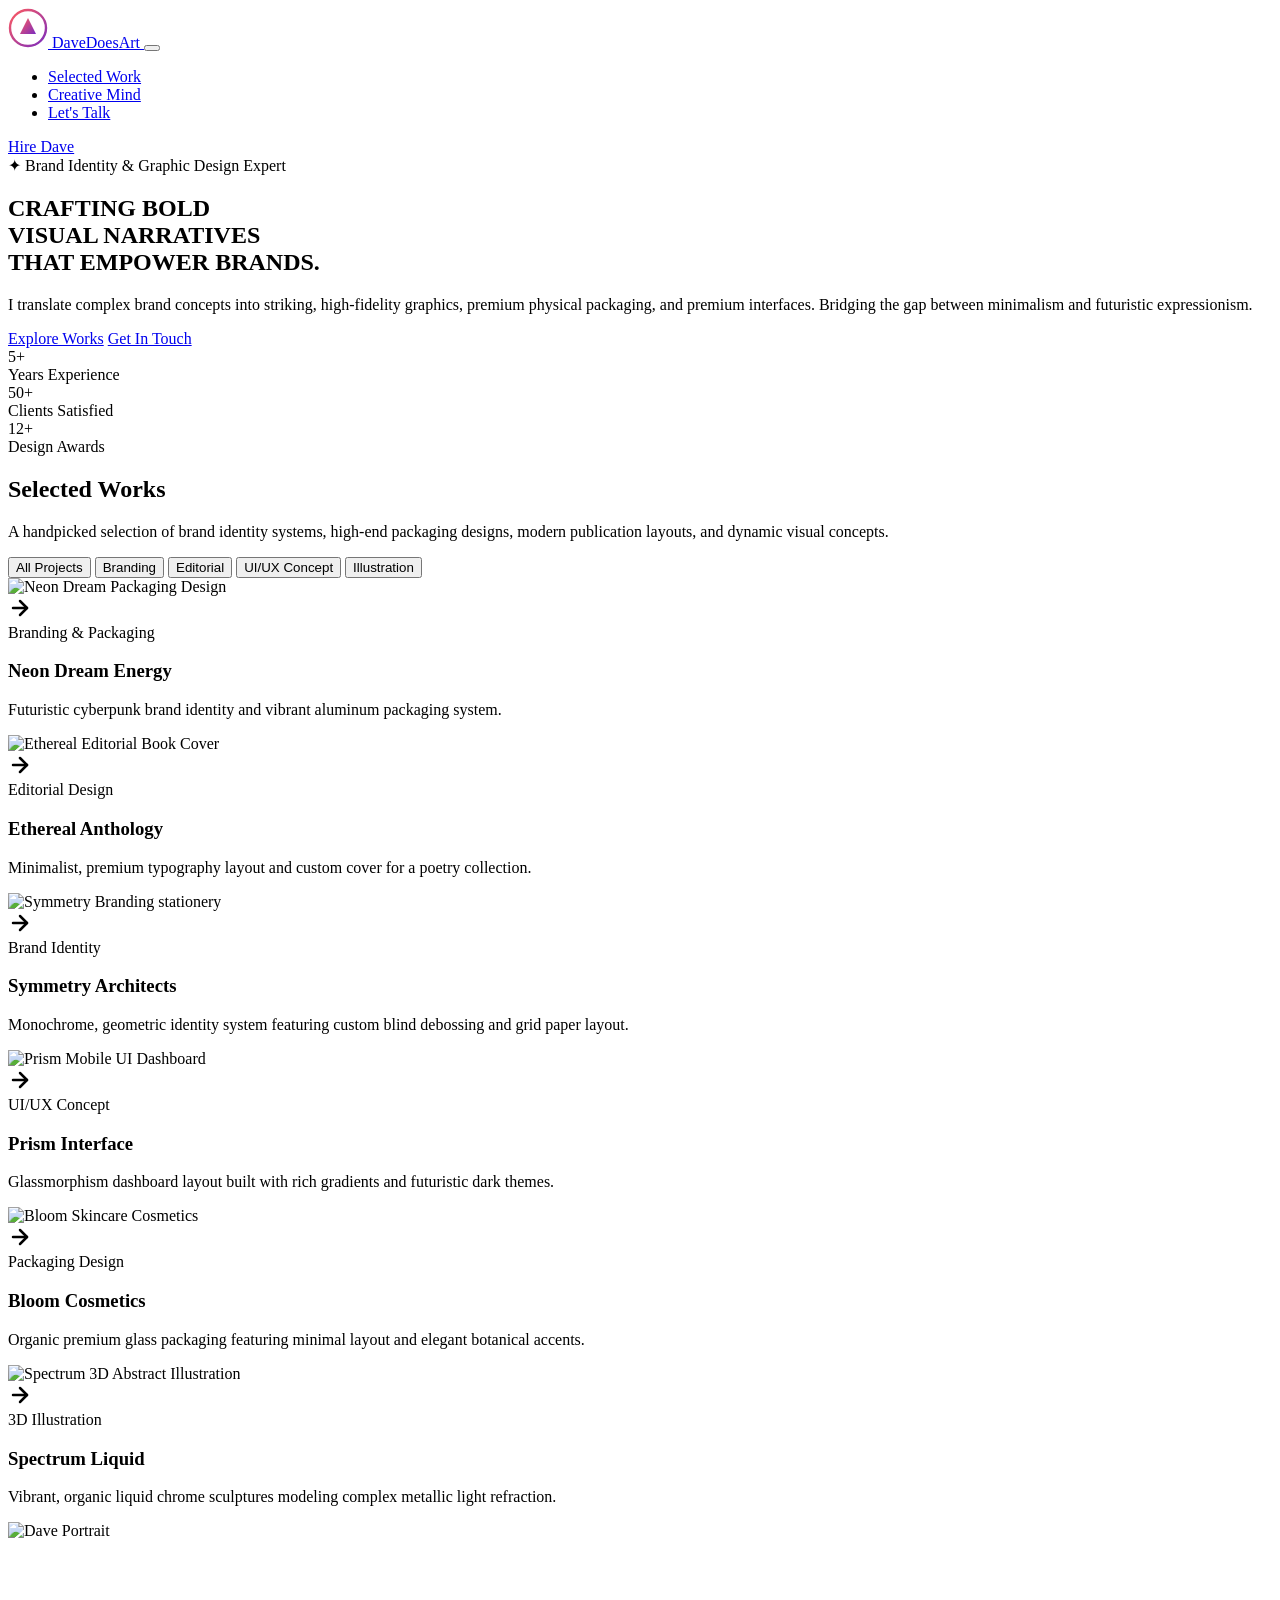
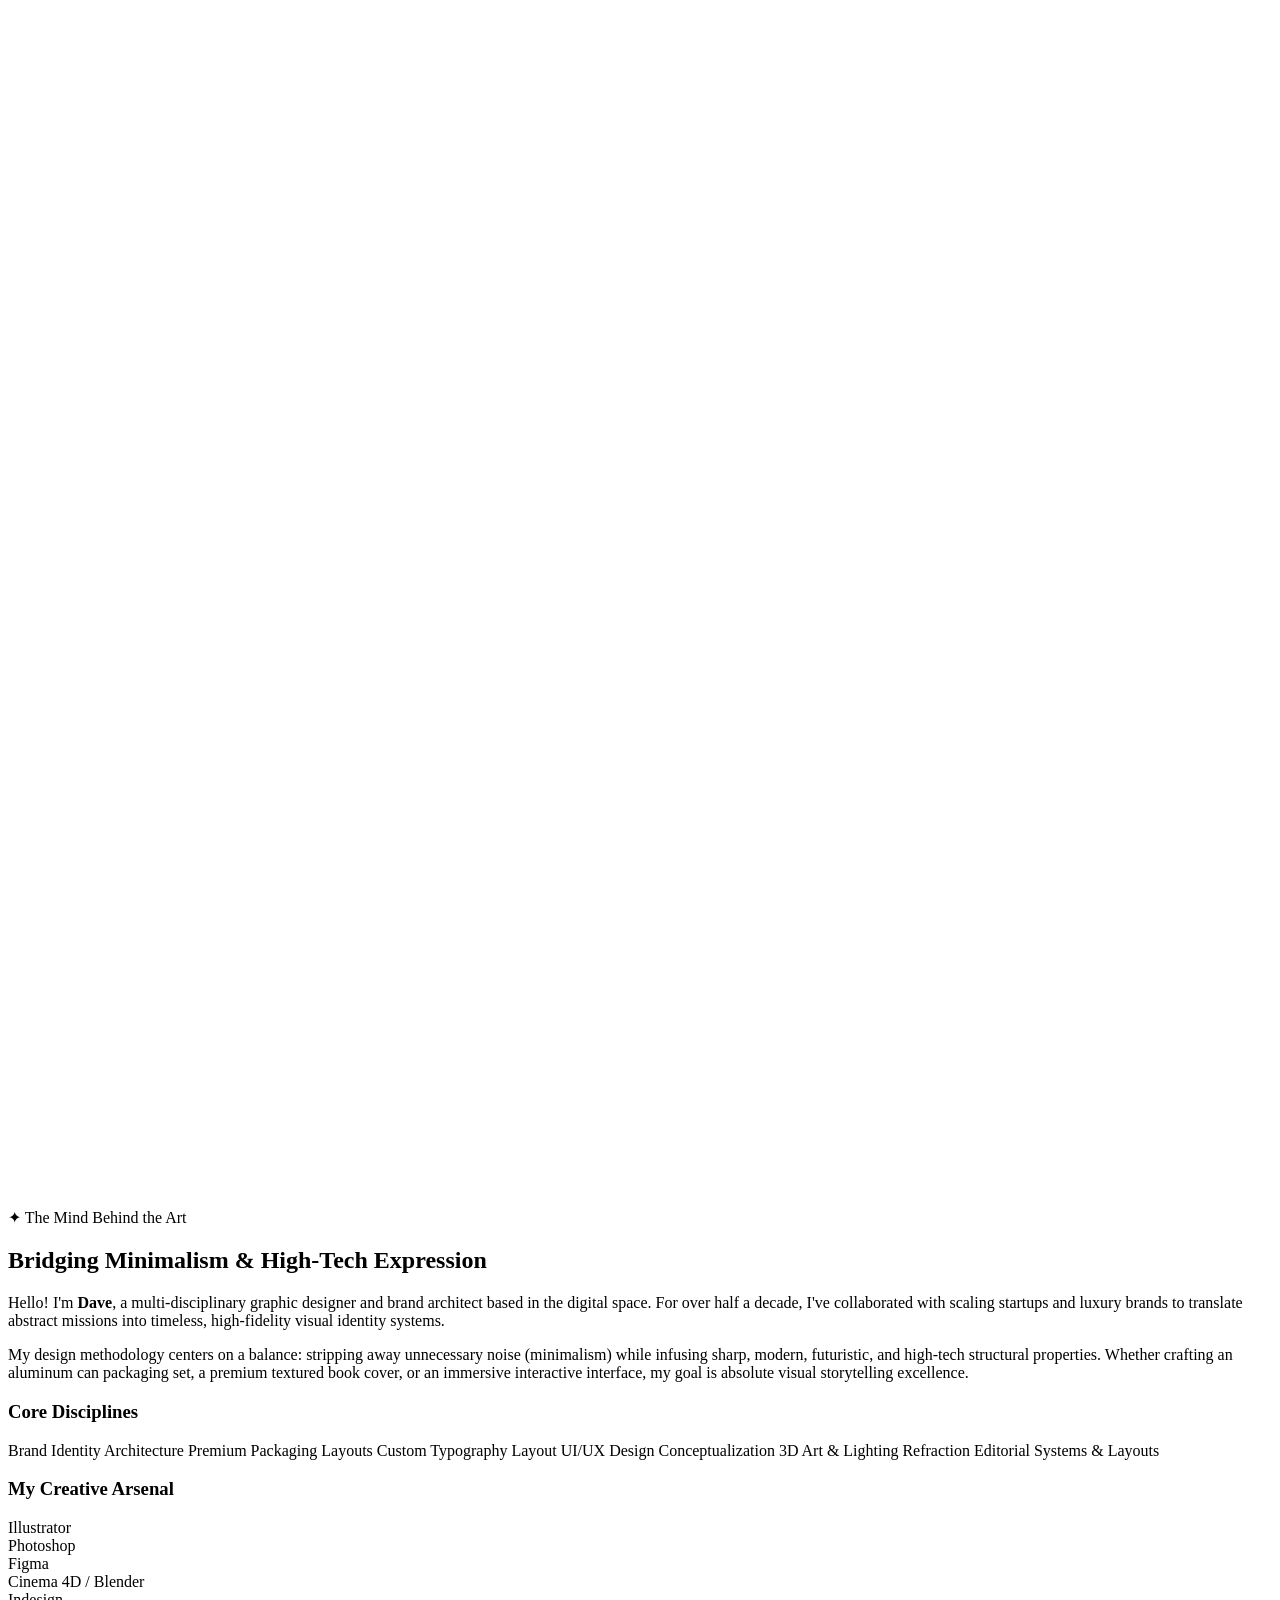
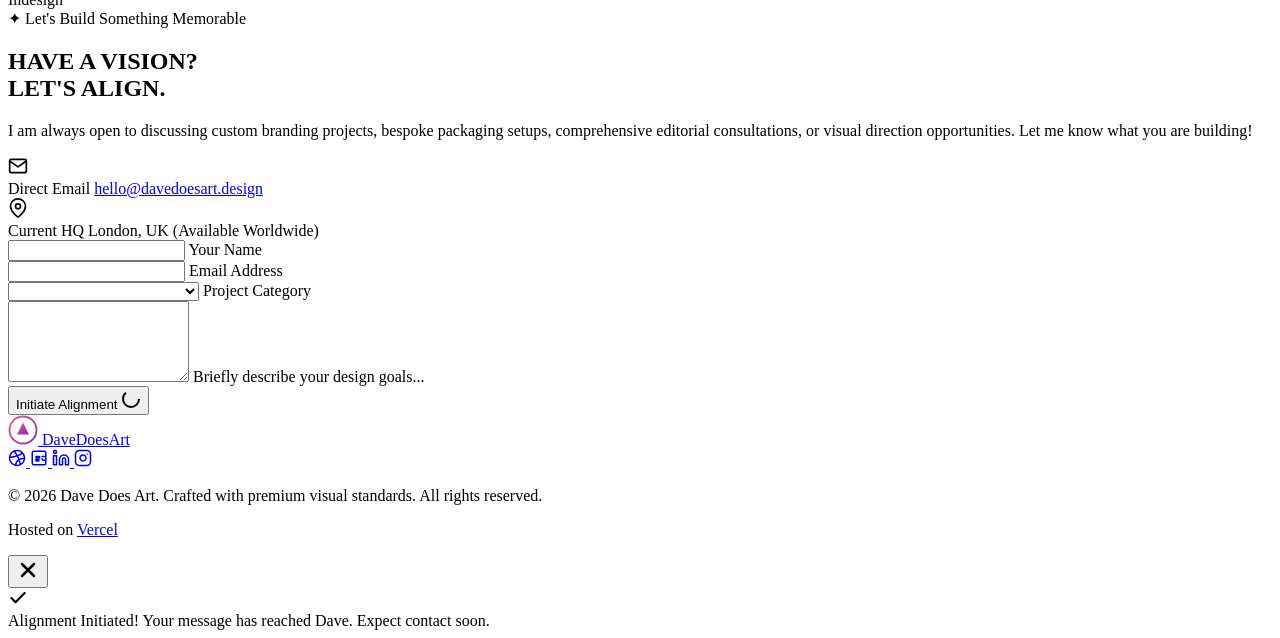
==== index.html @ 4dd4e53f "Index page for my portfolio site" ====
<!DOCTYPE html>
<html lang="en">
<head>
    <meta charset="UTF-8">
    <meta name="viewport" content="width=device-width, initial-scale=1.0">
    <title>Dave Does Art | Premium Graphic Design Portfolio & Brand Identity</title>
    <meta name="description" content="Welcome to the design portfolio of Dave Does Art. Specializing in brand identity, premium packaging, modern editorial systems, UI/UX conceptualization, and immersive visual experiences.">
    
    <!-- Open Graph / Facebook -->
    <meta property="og:type" content="website">
    <meta property="og:url" content="https://davedoesart.vercel.app/">
    <meta property="og:title" content="Dave Does Art | Premium Graphic Design Portfolio">
    <meta property="og:description" content="Specializing in brand identity, premium packaging, modern editorial systems, and immersive visual experiences.">
    <meta property="og:image" content="assets/neon_dream.png">

    <!-- Twitter -->
    <meta property="twitter:card" content="summary_large_image">
    <meta property="twitter:title" content="Dave Does Art | Premium Graphic Design Portfolio">
    <meta property="twitter:description" content="Specializing in brand identity, premium packaging, modern editorial systems, and immersive visual experiences.">
    <meta property="twitter:image" content="assets/neon_dream.png">

    <!-- Favicon -->
    <link rel="icon" type="image/png" href="assets/favicon.png">

    <!-- Google Fonts -->
    <link rel="preconnect" href="https://fonts.googleapis.com">
    <link rel="preconnect" href="https://fonts.gstatic.com" crossorigin>
    <link href="https://fonts.googleapis.com/css2?family=Plus+Jakarta+Sans:wght@300;400;500;600;700&family=Syne:wght@700;800&display=swap" rel="stylesheet">

    <!-- Styling -->
    <link rel="stylesheet" href="styles.css">
</head>
<body>

    <!-- Custom Cursor -->
    <div class="custom-cursor"></div>
    <div class="custom-cursor-dot"></div>

    <!-- Ambient Lighting Blobs -->
    <div class="glow-blob blob-1"></div>
    <div class="glow-blob blob-2"></div>
    <div class="glow-blob blob-3"></div>

    <!-- Header / Navigation -->
    <header class="main-header">
        <div class="header-container">
            <a href="#" class="logo-link" id="nav-logo">
                <svg class="logo-svg" viewBox="0 0 100 100" width="40" height="40">
                    <circle cx="50" cy="50" r="45" fill="none" stroke="url(#logo-grad)" stroke-width="6" />
                    <polygon points="50,25 70,65 30,65" fill="url(#logo-grad)" />
                    <defs>
                        <linearGradient id="logo-grad" x1="0%" y1="0%" x2="100%" y2="100%">
                            <stop offset="0%" stop-color="#ff5a5f" />
                            <stop offset="100%" stop-color="#7b2cbf" />
                        </linearGradient>
                    </defs>
                </svg>
                <span class="logo-text">DaveDoes<span class="highlight-text">Art</span></span>
            </a>
            
            <button class="mobile-menu-toggle" aria-label="Toggle menu" id="menu-toggle">
                <span class="hamburger-bar"></span>
                <span class="hamburger-bar"></span>
                <span class="hamburger-bar"></span>
            </button>

            <nav class="nav-menu" id="nav-menu">
                <ul class="nav-list">
                    <li><a href="#work" class="nav-link">Selected Work</a></li>
                    <li><a href="#about" class="nav-link">Creative Mind</a></li>
                    <li><a href="#contact" class="nav-link">Let's Talk</a></li>
                </ul>
            </nav>

            <div class="header-cta d-none-mobile">
                <a href="#contact" class="btn btn-nav btn-glow">Hire Dave</a>
            </div>
        </div>
    </header>

    <main>
        <!-- Hero Section -->
        <section class="hero-section" id="hero">
            <div class="container hero-container">
                <div class="hero-tagline-wrap reveal-on-scroll">
                    <span class="hero-tagline-pill">✦ Brand Identity & Graphic Design Expert</span>
                </div>
                <h1 class="hero-title reveal-on-scroll delay-1">
                    CRAFTING BOLD <br>
                    <span class="text-gradient">VISUAL NARRATIVES</span> <br>
                    THAT EMPOWER BRANDS.
                </h1>
                <p class="hero-subtitle reveal-on-scroll delay-2">
                    I translate complex brand concepts into striking, high-fidelity graphics, premium physical packaging, and premium interfaces. Bridging the gap between minimalism and futuristic expressionism.
                </p>
                <div class="hero-actions reveal-on-scroll delay-3">
                    <a href="#work" class="btn btn-primary">Explore Works</a>
                    <a href="#contact" class="btn btn-secondary">Get In Touch</a>
                </div>
                
                <!-- Stat Badges -->
                <div class="hero-stats reveal-on-scroll delay-4">
                    <div class="stat-card">
                        <div class="stat-number">5+</div>
                        <div class="stat-label">Years Experience</div>
                    </div>
                    <div class="stat-card">
                        <div class="stat-number">50+</div>
                        <div class="stat-label">Clients Satisfied</div>
                    </div>
                    <div class="stat-card">
                        <div class="stat-number">12+</div>
                        <div class="stat-label">Design Awards</div>
                    </div>
                </div>
            </div>
        </section>

        <!-- Selected Work / Grid Section -->
        <section class="work-section" id="work">
            <div class="container">
                <div class="section-header reveal-on-scroll">
                    <h2 class="section-title">Selected Works</h2>
                    <p class="section-subtitle">A handpicked selection of brand identity systems, high-end packaging designs, modern publication layouts, and dynamic visual concepts.</p>
                </div>

                <!-- Filter Controls -->
                <div class="filter-controls reveal-on-scroll delay-1" id="filter-controls">
                    <button class="filter-btn active" data-filter="all">All Projects</button>
                    <button class="filter-btn" data-filter="branding">Branding</button>
                    <button class="filter-btn" data-filter="editorial">Editorial</button>
                    <button class="filter-btn" data-filter="uiux">UI/UX Concept</button>
                    <button class="filter-btn" data-filter="illustration">Illustration</button>
                </div>

                <!-- Grid -->
                <div class="portfolio-grid reveal-on-scroll delay-2" id="portfolio-grid">
                    
                    <!-- Card 1: Neon Dream -->
                    <div class="portfolio-card" data-category="branding" data-id="neon-dream">
                        <div class="card-media">
                            <img src="assets/neon_dream.png" alt="Neon Dream Packaging Design" loading="lazy">
                            <div class="card-overlay">
                                <span class="view-project-btn">
                                    <svg viewBox="0 0 24 24" width="24" height="24" stroke="currentColor" stroke-width="2.5" fill="none" stroke-linecap="round" stroke-linejoin="round">
                                        <line x1="5" y1="12" x2="19" y2="12"></line>
                                        <polyline points="12 5 19 12 12 19"></polyline>
                                    </svg>
                                </span>
                            </div>
                        </div>
                        <div class="card-info">
                            <span class="project-tag tag-branding">Branding & Packaging</span>
                            <h3 class="project-title">Neon Dream Energy</h3>
                            <p class="project-summary">Futuristic cyberpunk brand identity and vibrant aluminum packaging system.</p>
                        </div>
                    </div>

                    <!-- Card 2: Ethereal Book -->
                    <div class="portfolio-card" data-category="editorial" data-id="ethereal">
                        <div class="card-media">
                            <img src="assets/ethereal.png" alt="Ethereal Editorial Book Cover" loading="lazy">
                            <div class="card-overlay">
                                <span class="view-project-btn">
                                    <svg viewBox="0 0 24 24" width="24" height="24" stroke="currentColor" stroke-width="2.5" fill="none" stroke-linecap="round" stroke-linejoin="round">
                                        <line x1="5" y1="12" x2="19" y2="12"></line>
                                        <polyline points="12 5 19 12 12 19"></polyline>
                                    </svg>
                                </span>
                            </div>
                        </div>
                        <div class="card-info">
                            <span class="project-tag tag-editorial">Editorial Design</span>
                            <h3 class="project-title">Ethereal Anthology</h3>
                            <p class="project-summary">Minimalist, premium typography layout and custom cover for a poetry collection.</p>
                        </div>
                    </div>

                    <!-- Card 3: Symmetry Stationery -->
                    <div class="portfolio-card" data-category="branding" data-id="symmetry">
                        <div class="card-media">
                            <img src="assets/symmetry.png" alt="Symmetry Branding stationery" loading="lazy">
                            <div class="card-overlay">
                                <span class="view-project-btn">
                                    <svg viewBox="0 0 24 24" width="24" height="24" stroke="currentColor" stroke-width="2.5" fill="none" stroke-linecap="round" stroke-linejoin="round">
                                        <line x1="5" y1="12" x2="19" y2="12"></line>
                                        <polyline points="12 5 19 12 12 19"></polyline>
                                    </svg>
                                </span>
                            </div>
                        </div>
                        <div class="card-info">
                            <span class="project-tag tag-branding">Brand Identity</span>
                            <h3 class="project-title">Symmetry Architects</h3>
                            <p class="project-summary">Monochrome, geometric identity system featuring custom blind debossing and grid paper layout.</p>
                        </div>
                    </div>

                    <!-- Card 4: Prism UI -->
                    <div class="portfolio-card" data-category="uiux" data-id="prism">
                        <div class="card-media">
                            <img src="assets/prism.png" alt="Prism Mobile UI Dashboard" loading="lazy">
                            <div class="card-overlay">
                                <span class="view-project-btn">
                                    <svg viewBox="0 0 24 24" width="24" height="24" stroke="currentColor" stroke-width="2.5" fill="none" stroke-linecap="round" stroke-linejoin="round">
                                        <line x1="5" y1="12" x2="19" y2="12"></line>
                                        <polyline points="12 5 19 12 12 19"></polyline>
                                    </svg>
                                </span>
                            </div>
                        </div>
                        <div class="card-info">
                            <span class="project-tag tag-uiux">UI/UX Concept</span>
                            <h3 class="project-title">Prism Interface</h3>
                            <p class="project-summary">Glassmorphism dashboard layout built with rich gradients and futuristic dark themes.</p>
                        </div>
                    </div>

                    <!-- Card 5: Bloom Skincare -->
                    <div class="portfolio-card" data-category="branding" data-id="bloom">
                        <div class="card-media">
                            <img src="assets/bloom.png" alt="Bloom Skincare Cosmetics" loading="lazy">
                            <div class="card-overlay">
                                <span class="view-project-btn">
                                    <svg viewBox="0 0 24 24" width="24" height="24" stroke="currentColor" stroke-width="2.5" fill="none" stroke-linecap="round" stroke-linejoin="round">
                                        <line x1="5" y1="12" x2="19" y2="12"></line>
                                        <polyline points="12 5 19 12 12 19"></polyline>
                                    </svg>
                                </span>
                            </div>
                        </div>
                        <div class="card-info">
                            <span class="project-tag tag-branding">Packaging Design</span>
                            <h3 class="project-title">Bloom Cosmetics</h3>
                            <p class="project-summary">Organic premium glass packaging featuring minimal layout and elegant botanical accents.</p>
                        </div>
                    </div>

                    <!-- Card 6: Spectrum Art -->
                    <div class="portfolio-card" data-category="illustration" data-id="spectrum">
                        <div class="card-media">
                            <img src="assets/spectrum.png" alt="Spectrum 3D Abstract Illustration" loading="lazy">
                            <div class="card-overlay">
                                <span class="view-project-btn">
                                    <svg viewBox="0 0 24 24" width="24" height="24" stroke="currentColor" stroke-width="2.5" fill="none" stroke-linecap="round" stroke-linejoin="round">
                                        <line x1="5" y1="12" x2="19" y2="12"></line>
                                        <polyline points="12 5 19 12 12 19"></polyline>
                                    </svg>
                                </span>
                            </div>
                        </div>
                        <div class="card-info">
                            <span class="project-tag tag-illustration">3D Illustration</span>
                            <h3 class="project-title">Spectrum Liquid</h3>
                            <p class="project-summary">Vibrant, organic liquid chrome sculptures modeling complex metallic light refraction.</p>
                        </div>
                    </div>

                </div>
            </div>
        </section>

        <!-- About Section -->
        <section class="about-section" id="about">
            <div class="container">
                <div class="about-grid">
                    <div class="about-image-column reveal-on-scroll">
                        <div class="about-img-frame">
                            <img src="assets/profile.png" alt="Dave Portrait" class="profile-img">
                            <div class="frame-border"></div>
                            <div class="badge-creative">
                                <svg viewBox="0 0 100 100" class="badge-rotating-text">
                                    <path id="circlePath" d="M 50,50 m -35,0 a 35,35 0 1,1 70,0 a 35,35 0 1,1 -70,0" fill="none" />
                                    <text fill="#ffffff" font-size="10" font-family="'Plus Jakarta Sans', sans-serif" letter-spacing="3">
                                        <textPath href="#circlePath">DAVE DOES ART ✦ CREATIVE DIRECTOR ✦</textPath>
                                    </text>
                                </svg>
                            </div>
                        </div>
                    </div>
                    <div class="about-text-column reveal-on-scroll delay-1">
                        <span class="section-indicator">✦ The Mind Behind the Art</span>
                        <h2 class="section-title">Bridging Minimalism & High-Tech Expression</h2>
                        <p class="about-bio">
                            Hello! I'm <strong>Dave</strong>, a multi-disciplinary graphic designer and brand architect based in the digital space. For over half a decade, I've collaborated with scaling startups and luxury brands to translate abstract missions into timeless, high-fidelity visual identity systems.
                        </p>
                        <p class="about-bio">
                            My design methodology centers on a balance: stripping away unnecessary noise (minimalism) while infusing sharp, modern, futuristic, and high-tech structural properties. Whether crafting an aluminum can packaging set, a premium textured book cover, or an immersive interactive interface, my goal is absolute visual storytelling excellence.
                        </p>
                        
                        <h3 class="expertise-title">Core Disciplines</h3>
                        <div class="expertise-tags">
                            <span class="exp-tag">Brand Identity Architecture</span>
                            <span class="exp-tag">Premium Packaging Layouts</span>
                            <span class="exp-tag">Custom Typography Layout</span>
                            <span class="exp-tag">UI/UX Design Conceptualization</span>
                            <span class="exp-tag">3D Art & Lighting Refraction</span>
                            <span class="exp-tag">Editorial Systems & Layouts</span>
                        </div>

                        <h3 class="expertise-title mt-4">My Creative Arsenal</h3>
                        <div class="tools-grid">
                            <div class="tool-item">
                                <span class="tool-glow glow-pink"></span>
                                <span class="tool-name">Illustrator</span>
                            </div>
                            <div class="tool-item">
                                <span class="tool-glow glow-purple"></span>
                                <span class="tool-name">Photoshop</span>
                            </div>
                            <div class="tool-item">
                                <span class="tool-glow glow-blue"></span>
                                <span class="tool-name">Figma</span>
                            </div>
                            <div class="tool-item">
                                <span class="tool-glow glow-coral"></span>
                                <span class="tool-name">Cinema 4D / Blender</span>
                            </div>
                            <div class="tool-item">
                                <span class="tool-glow glow-yellow"></span>
                                <span class="tool-name">Indesign</span>
                            </div>
                        </div>
                    </div>
                </div>
            </div>
        </section>

        <!-- Contact Section -->
        <section class="contact-section" id="contact">
            <div class="container">
                <div class="contact-grid">
                    <div class="contact-info-column reveal-on-scroll">
                        <span class="section-indicator">✦ Let's Build Something Memorable</span>
                        <h2 class="section-title text-left">HAVE A VISION?<br><span class="text-gradient">LET'S ALIGN.</span></h2>
                        <p class="contact-text">
                            I am always open to discussing custom branding projects, bespoke packaging setups, comprehensive editorial consultations, or visual direction opportunities. Let me know what you are building!
                        </p>
                        
                        <div class="contact-details">
                            <div class="detail-item">
                                <div class="detail-icon">
                                    <svg viewBox="0 0 24 24" width="20" height="20" stroke="currentColor" stroke-width="2" fill="none" stroke-linecap="round" stroke-linejoin="round">
                                        <path d="M4 4h16c1.1 0 2 .9 2 2v12c0 1.1-.9 2-2 2H4c-1.1 0-2-.9-2-2V6c0-1.1.9-2 2-2z"></path>
                                        <polyline points="22,6 12,13 2,6"></polyline>
                                    </svg>
                                </div>
                                <div class="detail-content">
                                    <span class="detail-label">Direct Email</span>
                                    <a href="mailto:hello@davedoesart.design" class="detail-link">hello@davedoesart.design</a>
                                </div>
                            </div>
                            <div class="detail-item">
                                <div class="detail-icon">
                                    <svg viewBox="0 0 24 24" width="20" height="20" stroke="currentColor" stroke-width="2" fill="none" stroke-linecap="round" stroke-linejoin="round">
                                        <path d="M21 10c0 7-9 13-9 13s-9-6-9-13a9 9 0 0 1 18 0z"></path>
                                        <circle cx="12" cy="10" r="3"></circle>
                                    </svg>
                                </div>
                                <div class="detail-content">
                                    <span class="detail-label">Current HQ</span>
                                    <span class="detail-link">London, UK (Available Worldwide)</span>
                                </div>
                            </div>
                        </div>
                    </div>
                    <div class="contact-form-column reveal-on-scroll delay-1">
                        <form id="contact-form" class="interactive-form">
                            <div class="form-row-2">
                                <div class="input-group">
                                    <input type="text" id="form-name" required placeholder=" ">
                                    <label for="form-name">Your Name</label>
                                    <span class="focus-line"></span>
                                </div>
                                <div class="input-group">
                                    <input type="email" id="form-email" required placeholder=" ">
                                    <label for="form-email">Email Address</label>
                                    <span class="focus-line"></span>
                                </div>
                            </div>
                            
                            <div class="input-group">
                                <select id="form-project-type" required>
                                    <option value="" disabled selected hidden></option>
                                    <option value="Branding">Brand Identity Architecture</option>
                                    <option value="Packaging">Premium Product Packaging</option>
                                    <option value="Editorial">Editorial Publication System</option>
                                    <option value="UIUX">UI/UX Interface Design</option>
                                    <option value="Illustration">3D Graphics & Art Direction</option>
                                    <option value="Other">Bespoke Creative Project</option>
                                </select>
                                <label class="select-label" for="form-project-type">Project Category</label>
                                <span class="focus-line"></span>
                            </div>

                            <div class="input-group">
                                <textarea id="form-message" rows="5" required placeholder=" "></textarea>
                                <label for="form-message">Briefly describe your design goals...</label>
                                <span class="focus-line"></span>
                            </div>

                            <button type="submit" class="btn btn-primary btn-submit btn-glow">
                                <span class="submit-text">Initiate Alignment</span>
                                <svg class="submit-spinner d-none" viewBox="0 0 50 50" width="20" height="20">
                                    <circle cx="25" cy="25" r="20" fill="none" stroke="currentColor" stroke-width="5" stroke-dasharray="80, 200" stroke-dashoffset="0"></circle>
                                </svg>
                            </button>
                        </form>
                    </div>
                </div>
            </div>
        </section>
    </main>

    <!-- Footer -->
    <footer class="main-footer">
        <div class="container footer-container">
            <div class="footer-top">
                <a href="#" class="footer-logo">
                    <svg class="logo-svg" viewBox="0 0 100 100" width="30" height="30">
                        <circle cx="50" cy="50" r="45" fill="none" stroke="url(#logo-grad-f)" stroke-width="6" />
                        <polygon points="50,25 70,65 30,65" fill="url(#logo-grad-f)" />
                        <defs>
                            <linearGradient id="logo-grad-f" x1="0%" y1="0%" x2="100%" y2="100%">
                                <stop offset="0%" stop-color="#ff5a5f" />
                                <stop offset="100%" stop-color="#7b2cbf" />
                            </linearGradient>
                        </defs>
                    </svg>
                    <span class="logo-text">DaveDoes<span class="highlight-text">Art</span></span>
                </a>
                
                <div class="social-links">
                    <a href="https://dribbble.com" target="_blank" class="social-link" aria-label="Dribbble">
                        <svg viewBox="0 0 24 24" width="18" height="18" stroke="currentColor" stroke-width="2" fill="none" stroke-linecap="round" stroke-linejoin="round"><circle cx="12" cy="12" r="10"></circle><path d="M8.56 2.75c4.37 6.03 6.02 9.42 8.03 17.72m2.54-15.38c-3.72 4.35-8.94 5.66-16.88 5.85m19.5 1.9c-3.5-.49-11.05 1-11.6 8.56"></path></svg>
                    </a>
                    <a href="https://behance.net" target="_blank" class="social-link" aria-label="Behance">
                        <svg viewBox="0 0 24 24" width="18" height="18" stroke="currentColor" stroke-width="2" fill="none" stroke-linecap="round" stroke-linejoin="round"><path d="M12 12H8v-2h4a1 1 0 0 1 1 1v0a1 1 0 0 1-1 1z"></path><path d="M11 16H8v-2h3a1 1 0 0 1 1 1v0a1 1 0 0 1-1 1z"></path><path d="M5 21h14a2 2 0 0 0 2-2V5a2 2 0 0 0-2-2H5a2 2 0 0 0-2 2v14a2 2 0 0 0 2 2z"></path><line x1="16" y1="10" x2="19" y2="10"></line><path d="M16 13a2 2 0 0 0 2 2h1a2 2 0 0 0 2-2"></path></svg>
                    </a>
                    <a href="https://linkedin.com" target="_blank" class="social-link" aria-label="LinkedIn">
                        <svg viewBox="0 0 24 24" width="18" height="18" stroke="currentColor" stroke-width="2" fill="none" stroke-linecap="round" stroke-linejoin="round"><path d="M16 8a6 6 0 0 1 6 6v7h-4v-7a2 2 0 0 0-2-2 2 2 0 0 0-2 2v7h-4v-7a6 6 0 0 1 6-6z"></path><rect x="2" y="9" width="4" height="12"></rect><circle cx="4" cy="4" r="2"></circle></svg>
                    </a>
                    <a href="https://instagram.com" target="_blank" class="social-link" aria-label="Instagram">
                        <svg viewBox="0 0 24 24" width="18" height="18" stroke="currentColor" stroke-width="2" fill="none" stroke-linecap="round" stroke-linejoin="round"><rect x="2" y="2" width="20" height="20" rx="5" ry="5"></rect><path d="M16 11.37A4 4 0 1 1 12.63 8 4 4 0 0 1 16 11.37z"></path><line x1="17.5" y1="6.5" x2="17.51" y2="6.5"></line></svg>
                    </a>
                </div>
            </div>
            
            <div class="footer-bottom">
                <p class="copyright">&copy; 2026 Dave Does Art. Crafted with premium visual standards. All rights reserved.</p>
                <p class="hosting-credits">Hosted on <a href="https://vercel.com" target="_blank" class="vercel-badge">Vercel</a></p>
            </div>
        </div>
    </footer>

    <!-- Interactive Project Details Lightbox Modal -->
    <div class="lightbox-modal" id="project-lightbox" aria-hidden="true" role="dialog">
        <div class="lightbox-backdrop"></div>
        <div class="lightbox-dialog">
            <button class="lightbox-close-btn" id="lightbox-close" aria-label="Close project Details">
                <svg viewBox="0 0 24 24" width="24" height="24" stroke="currentColor" stroke-width="2.5" fill="none" stroke-linecap="round" stroke-linejoin="round">
                    <line x1="18" y1="6" x2="6" y2="18"></line>
                    <line x1="6" y1="6" x2="18" y2="18"></line>
                </svg>
            </button>
            <div class="lightbox-scroll-wrapper">
                <div class="lightbox-content-box" id="lightbox-content">
                    <!-- Loaded Dynamically via JS -->
                </div>
            </div>
        </div>
    </div>

    <!-- Success Toast Notification -->
    <div class="toast-notification" id="toast-success" role="alert">
        <div class="toast-content">
            <div class="toast-icon">
                <svg viewBox="0 0 24 24" width="20" height="20" stroke="currentColor" stroke-width="2.5" fill="none" stroke-linecap="round" stroke-linejoin="round">
                    <polyline points="20 6 9 17 4 12"></polyline>
                </svg>
            </div>
            <div class="toast-message">
                <span class="toast-title">Alignment Initiated!</span>
                <span class="toast-desc">Your message has reached Dave. Expect contact soon.</span>
            </div>
        </div>
    </div>

    <!-- Script -->
    <script src="app.js"></script>
</body>
</html>
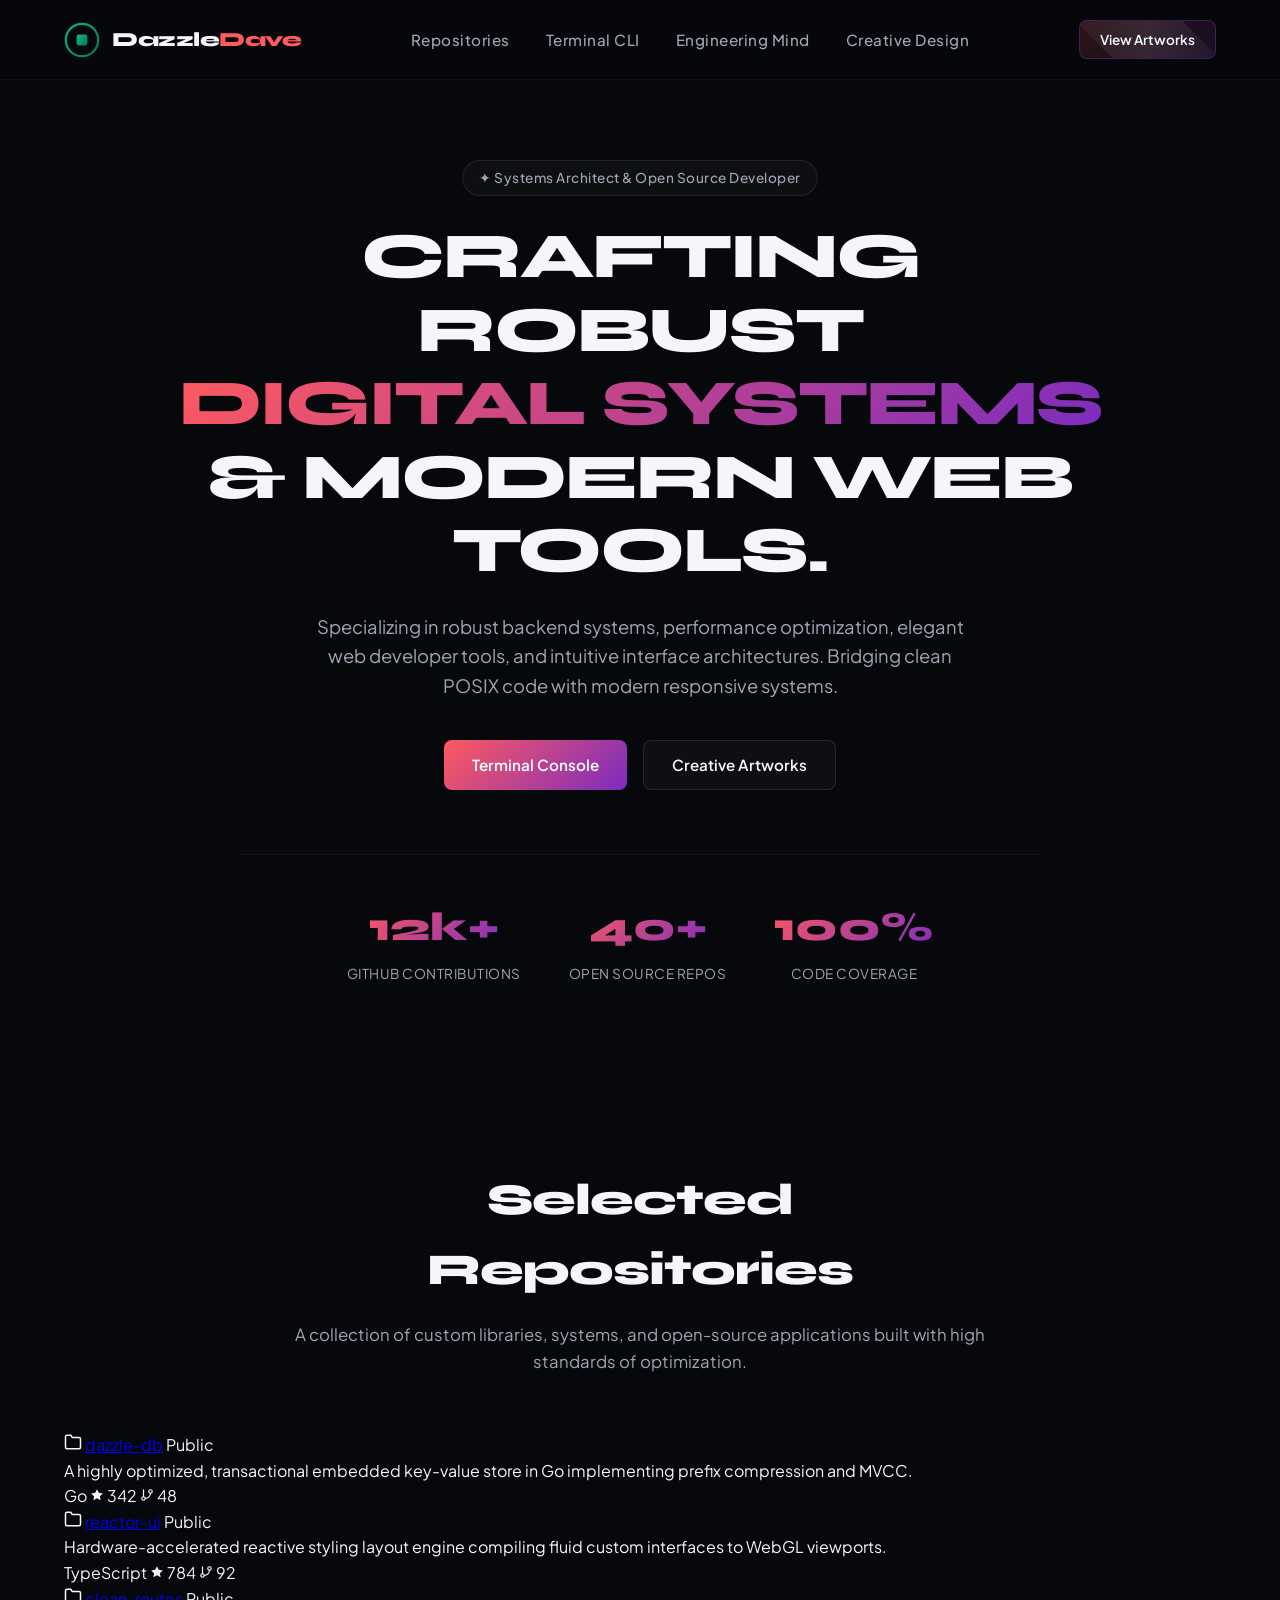
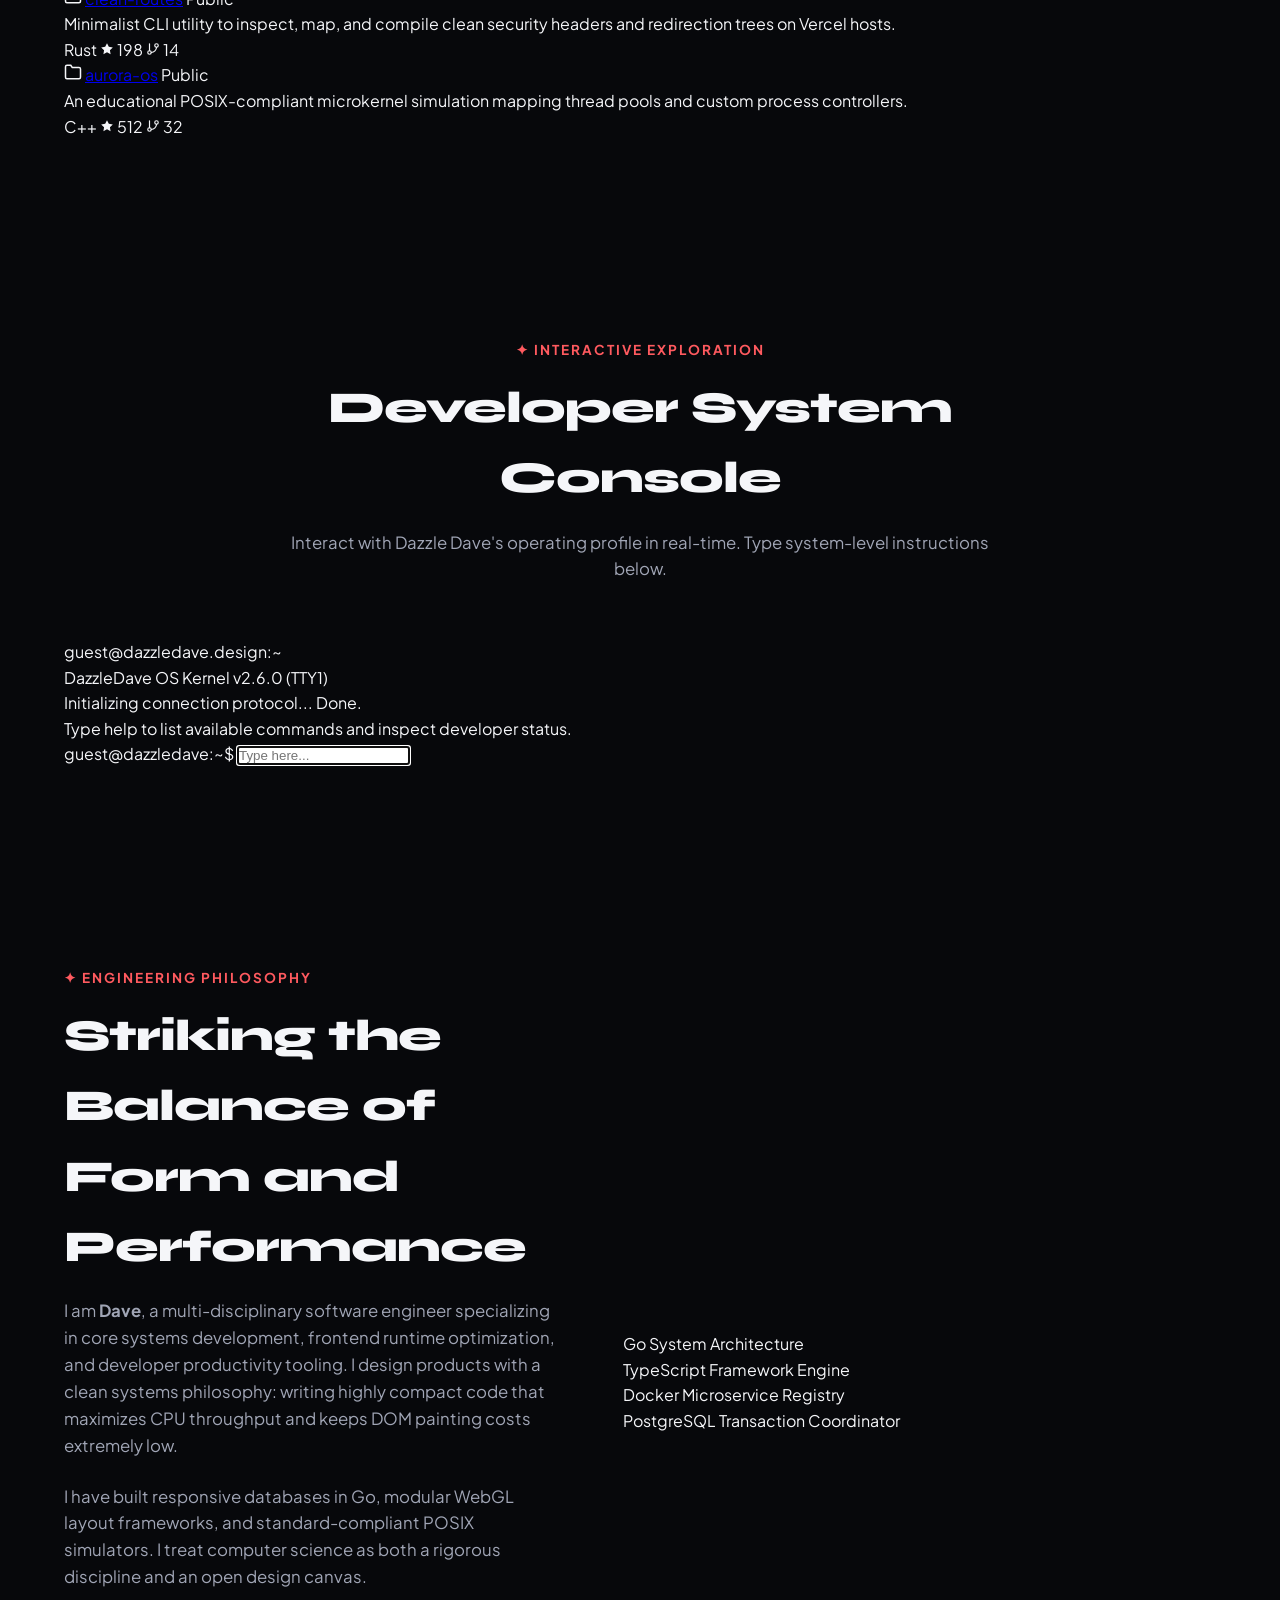
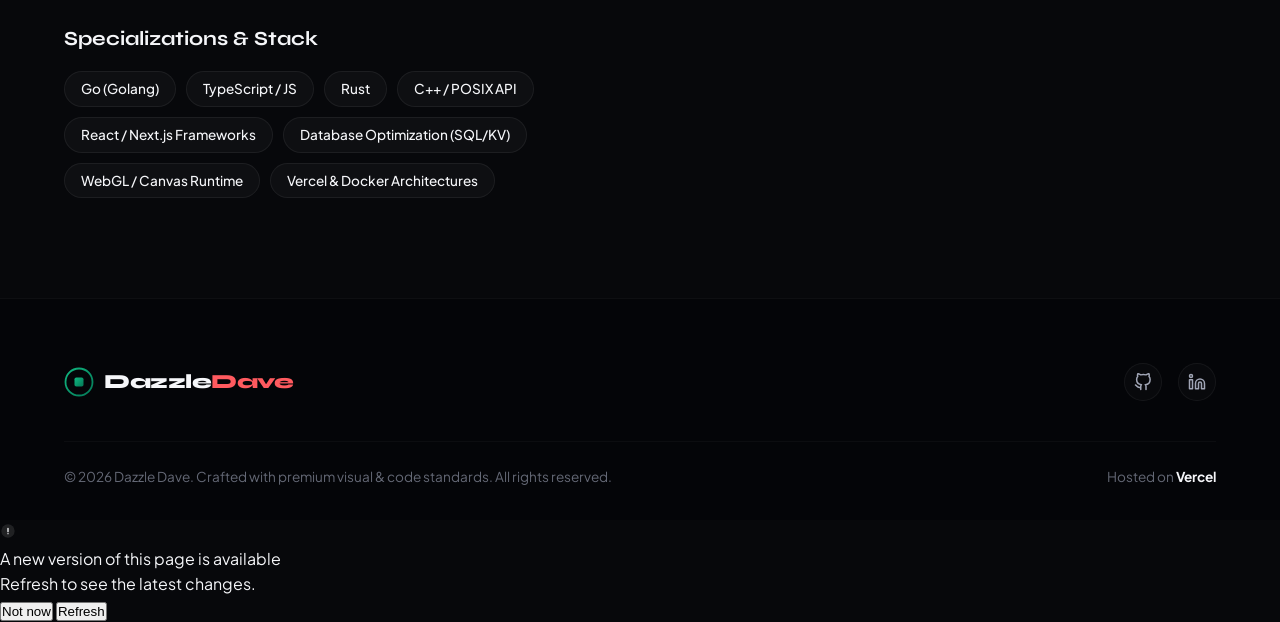
==== commit bf5b40b5: "dazzledave portfolio site init update" ====
--- a/index.html
+++ b/index.html
@@ -3,21 +3,15 @@
 <head>
     <meta charset="UTF-8">
     <meta name="viewport" content="width=device-width, initial-scale=1.0">
-    <title>Dave Does Art | Premium Graphic Design Portfolio & Brand Identity</title>
-    <meta name="description" content="Welcome to the design portfolio of Dave Does Art. Specializing in brand identity, premium packaging, modern editorial systems, UI/UX conceptualization, and immersive visual experiences.">
+    <title>Dazzle Dave | Software Architect & Open Source Engineer</title>
+    <meta name="description" content="Welcome to the portfolio of Dazzle Dave. Specializing in full-stack software architectures, interactive browser tools, systems engineering, and modern developer systems.">
     
     <!-- Open Graph / Facebook -->
     <meta property="og:type" content="website">
-    <meta property="og:url" content="https://davedoesart.vercel.app/">
-    <meta property="og:title" content="Dave Does Art | Premium Graphic Design Portfolio">
-    <meta property="og:description" content="Specializing in brand identity, premium packaging, modern editorial systems, and immersive visual experiences.">
-    <meta property="og:image" content="assets/neon_dream.png">
-
-    <!-- Twitter -->
-    <meta property="twitter:card" content="summary_large_image">
-    <meta property="twitter:title" content="Dave Does Art | Premium Graphic Design Portfolio">
-    <meta property="twitter:description" content="Specializing in brand identity, premium packaging, modern editorial systems, and immersive visual experiences.">
-    <meta property="twitter:image" content="assets/neon_dream.png">
+    <meta property="og:url" content="https://dazzledave.vercel.app/">
+    <meta property="og:title" content="Dazzle Dave | Software Architect & Systems Developer">
+    <meta property="og:description" content="Specializing in full-stack software architectures, interactive browser tools, systems engineering, and modern developer systems.">
+    <meta property="og:image" content="assets/prism.png">
 
     <!-- Favicon -->
     <link rel="icon" type="image/png" href="assets/favicon.png">
@@ -25,37 +19,37 @@
     <!-- Google Fonts -->
     <link rel="preconnect" href="https://fonts.googleapis.com">
     <link rel="preconnect" href="https://fonts.gstatic.com" crossorigin>
-    <link href="https://fonts.googleapis.com/css2?family=Plus+Jakarta+Sans:wght@300;400;500;600;700&family=Syne:wght@700;800&display=swap" rel="stylesheet">
-
-    <!-- Styling -->
+    <link href="https://fonts.googleapis.com/css2?family=Plus+Jakarta+Sans:wght@300;400;500;600;700&family=Syne:wght@700;800&family=Fira+Code:wght@400;500&display=swap" rel="stylesheet">
+
+    <!-- Styling (Dedicated Tech Theme) -->
     <link rel="stylesheet" href="styles.css">
 </head>
 <body>
 
-    <!-- Custom Cursor -->
-    <div class="custom-cursor"></div>
-    <div class="custom-cursor-dot"></div>
-
-    <!-- Ambient Lighting Blobs -->
-    <div class="glow-blob blob-1"></div>
-    <div class="glow-blob blob-2"></div>
-    <div class="glow-blob blob-3"></div>
+
+
+    <!-- Tech Grid Subtle Background Overlay -->
+    <div class="tech-grid-overlay"></div>
+
+    <!-- Glowing Accents -->
+    <div class="glow-point glow-green-1"></div>
+    <div class="glow-point glow-green-2"></div>
 
     <!-- Header / Navigation -->
     <header class="main-header">
         <div class="header-container">
-            <a href="#" class="logo-link" id="nav-logo">
-                <svg class="logo-svg" viewBox="0 0 100 100" width="40" height="40">
+            <a href="#" class="logo-link">
+                <svg class="logo-svg" viewBox="0 0 100 100" width="36" height="36">
                     <circle cx="50" cy="50" r="45" fill="none" stroke="url(#logo-grad)" stroke-width="6" />
-                    <polygon points="50,25 70,65 30,65" fill="url(#logo-grad)" />
+                    <rect x="35" y="35" width="30" height="30" fill="url(#logo-grad)" rx="6" />
                     <defs>
                         <linearGradient id="logo-grad" x1="0%" y1="0%" x2="100%" y2="100%">
-                            <stop offset="0%" stop-color="#ff5a5f" />
-                            <stop offset="100%" stop-color="#7b2cbf" />
+                            <stop offset="0%" stop-color="#10b981" />
+                            <stop offset="100%" stop-color="#047857" />
                         </linearGradient>
                     </defs>
                 </svg>
-                <span class="logo-text">DaveDoes<span class="highlight-text">Art</span></span>
+                <span class="logo-text">Dazzle<span class="highlight-text">Dave</span></span>
             </a>
             
             <button class="mobile-menu-toggle" aria-label="Toggle menu" id="menu-toggle">
@@ -66,14 +60,15 @@
 
             <nav class="nav-menu" id="nav-menu">
                 <ul class="nav-list">
-                    <li><a href="#work" class="nav-link">Selected Work</a></li>
-                    <li><a href="#about" class="nav-link">Creative Mind</a></li>
-                    <li><a href="#contact" class="nav-link">Let's Talk</a></li>
+                    <li><a href="#repos" class="nav-link">Repositories</a></li>
+                    <li><a href="#console" class="nav-link">Terminal CLI</a></li>
+                    <li><a href="#about" class="nav-link">Engineering Mind</a></li>
+                    <li><a href="davedoesart.html" class="nav-link nav-highlight">Creative Design</a></li>
                 </ul>
             </nav>
 
             <div class="header-cta d-none-mobile">
-                <a href="#contact" class="btn btn-nav btn-glow">Hire Dave</a>
+                <a href="davedoesart.html" class="btn btn-nav btn-glow">View Artworks</a>
             </div>
         </div>
     </header>
@@ -83,176 +78,139 @@
         <section class="hero-section" id="hero">
             <div class="container hero-container">
                 <div class="hero-tagline-wrap reveal-on-scroll">
-                    <span class="hero-tagline-pill">✦ Brand Identity & Graphic Design Expert</span>
+                    <span class="hero-tagline-pill">✦ Systems Architect & Open Source Developer</span>
                 </div>
                 <h1 class="hero-title reveal-on-scroll delay-1">
-                    CRAFTING BOLD <br>
-                    <span class="text-gradient">VISUAL NARRATIVES</span> <br>
-                    THAT EMPOWER BRANDS.
+                    CRAFTING ROBUST <br>
+                    <span class="text-gradient">DIGITAL SYSTEMS</span> <br>
+                    & MODERN WEB TOOLS.
                 </h1>
                 <p class="hero-subtitle reveal-on-scroll delay-2">
-                    I translate complex brand concepts into striking, high-fidelity graphics, premium physical packaging, and premium interfaces. Bridging the gap between minimalism and futuristic expressionism.
+                    Specializing in robust backend systems, performance optimization, elegant web developer tools, and intuitive interface architectures. Bridging clean POSIX code with modern responsive systems.
                 </p>
                 <div class="hero-actions reveal-on-scroll delay-3">
-                    <a href="#work" class="btn btn-primary">Explore Works</a>
-                    <a href="#contact" class="btn btn-secondary">Get In Touch</a>
+                    <a href="#console" class="btn btn-primary">Terminal Console</a>
+                    <a href="davedoesart.html" class="btn btn-secondary">Creative Artworks</a>
                 </div>
                 
-                <!-- Stat Badges -->
+                <!-- Stat Grid -->
                 <div class="hero-stats reveal-on-scroll delay-4">
                     <div class="stat-card">
-                        <div class="stat-number">5+</div>
-                        <div class="stat-label">Years Experience</div>
+                        <div class="stat-number">12k+</div>
+                        <div class="stat-label">GitHub Contributions</div>
                     </div>
                     <div class="stat-card">
-                        <div class="stat-number">50+</div>
-                        <div class="stat-label">Clients Satisfied</div>
+                        <div class="stat-number">40+</div>
+                        <div class="stat-label">Open Source Repos</div>
                     </div>
                     <div class="stat-card">
-                        <div class="stat-number">12+</div>
-                        <div class="stat-label">Design Awards</div>
+                        <div class="stat-number">100%</div>
+                        <div class="stat-label">Code Coverage</div>
                     </div>
                 </div>
             </div>
         </section>
 
-        <!-- Selected Work / Grid Section -->
-        <section class="work-section" id="work">
+        <!-- Selected Code Repositories Section -->
+        <section class="work-section" id="repos">
             <div class="container">
                 <div class="section-header reveal-on-scroll">
-                    <h2 class="section-title">Selected Works</h2>
-                    <p class="section-subtitle">A handpicked selection of brand identity systems, high-end packaging designs, modern publication layouts, and dynamic visual concepts.</p>
-                </div>
-
-                <!-- Filter Controls -->
-                <div class="filter-controls reveal-on-scroll delay-1" id="filter-controls">
-                    <button class="filter-btn active" data-filter="all">All Projects</button>
-                    <button class="filter-btn" data-filter="branding">Branding</button>
-                    <button class="filter-btn" data-filter="editorial">Editorial</button>
-                    <button class="filter-btn" data-filter="uiux">UI/UX Concept</button>
-                    <button class="filter-btn" data-filter="illustration">Illustration</button>
-                </div>
-
-                <!-- Grid -->
-                <div class="portfolio-grid reveal-on-scroll delay-2" id="portfolio-grid">
+                    <h2 class="section-title">Selected Repositories</h2>
+                    <p class="section-subtitle">A collection of custom libraries, systems, and open-source applications built with high standards of optimization.</p>
+                </div>
+
+                <!-- GitHub-style Repository Grid -->
+                <div class="repo-grid reveal-on-scroll delay-1" id="repo-grid">
                     
-                    <!-- Card 1: Neon Dream -->
-                    <div class="portfolio-card" data-category="branding" data-id="neon-dream">
-                        <div class="card-media">
-                            <img src="assets/neon_dream.png" alt="Neon Dream Packaging Design" loading="lazy">
-                            <div class="card-overlay">
-                                <span class="view-project-btn">
-                                    <svg viewBox="0 0 24 24" width="24" height="24" stroke="currentColor" stroke-width="2.5" fill="none" stroke-linecap="round" stroke-linejoin="round">
-                                        <line x1="5" y1="12" x2="19" y2="12"></line>
-                                        <polyline points="12 5 19 12 12 19"></polyline>
-                                    </svg>
-                                </span>
-                            </div>
-                        </div>
-                        <div class="card-info">
-                            <span class="project-tag tag-branding">Branding & Packaging</span>
-                            <h3 class="project-title">Neon Dream Energy</h3>
-                            <p class="project-summary">Futuristic cyberpunk brand identity and vibrant aluminum packaging system.</p>
-                        </div>
-                    </div>
-
-                    <!-- Card 2: Ethereal Book -->
-                    <div class="portfolio-card" data-category="editorial" data-id="ethereal">
-                        <div class="card-media">
-                            <img src="assets/ethereal.png" alt="Ethereal Editorial Book Cover" loading="lazy">
-                            <div class="card-overlay">
-                                <span class="view-project-btn">
-                                    <svg viewBox="0 0 24 24" width="24" height="24" stroke="currentColor" stroke-width="2.5" fill="none" stroke-linecap="round" stroke-linejoin="round">
-                                        <line x1="5" y1="12" x2="19" y2="12"></line>
-                                        <polyline points="12 5 19 12 12 19"></polyline>
-                                    </svg>
-                                </span>
-                            </div>
-                        </div>
-                        <div class="card-info">
-                            <span class="project-tag tag-editorial">Editorial Design</span>
-                            <h3 class="project-title">Ethereal Anthology</h3>
-                            <p class="project-summary">Minimalist, premium typography layout and custom cover for a poetry collection.</p>
-                        </div>
-                    </div>
-
-                    <!-- Card 3: Symmetry Stationery -->
-                    <div class="portfolio-card" data-category="branding" data-id="symmetry">
-                        <div class="card-media">
-                            <img src="assets/symmetry.png" alt="Symmetry Branding stationery" loading="lazy">
-                            <div class="card-overlay">
-                                <span class="view-project-btn">
-                                    <svg viewBox="0 0 24 24" width="24" height="24" stroke="currentColor" stroke-width="2.5" fill="none" stroke-linecap="round" stroke-linejoin="round">
-                                        <line x1="5" y1="12" x2="19" y2="12"></line>
-                                        <polyline points="12 5 19 12 12 19"></polyline>
-                                    </svg>
-                                </span>
-                            </div>
-                        </div>
-                        <div class="card-info">
-                            <span class="project-tag tag-branding">Brand Identity</span>
-                            <h3 class="project-title">Symmetry Architects</h3>
-                            <p class="project-summary">Monochrome, geometric identity system featuring custom blind debossing and grid paper layout.</p>
-                        </div>
-                    </div>
-
-                    <!-- Card 4: Prism UI -->
-                    <div class="portfolio-card" data-category="uiux" data-id="prism">
-                        <div class="card-media">
-                            <img src="assets/prism.png" alt="Prism Mobile UI Dashboard" loading="lazy">
-                            <div class="card-overlay">
-                                <span class="view-project-btn">
-                                    <svg viewBox="0 0 24 24" width="24" height="24" stroke="currentColor" stroke-width="2.5" fill="none" stroke-linecap="round" stroke-linejoin="round">
-                                        <line x1="5" y1="12" x2="19" y2="12"></line>
-                                        <polyline points="12 5 19 12 12 19"></polyline>
-                                    </svg>
-                                </span>
-                            </div>
-                        </div>
-                        <div class="card-info">
-                            <span class="project-tag tag-uiux">UI/UX Concept</span>
-                            <h3 class="project-title">Prism Interface</h3>
-                            <p class="project-summary">Glassmorphism dashboard layout built with rich gradients and futuristic dark themes.</p>
-                        </div>
-                    </div>
-
-                    <!-- Card 5: Bloom Skincare -->
-                    <div class="portfolio-card" data-category="branding" data-id="bloom">
-                        <div class="card-media">
-                            <img src="assets/bloom.png" alt="Bloom Skincare Cosmetics" loading="lazy">
-                            <div class="card-overlay">
-                                <span class="view-project-btn">
-                                    <svg viewBox="0 0 24 24" width="24" height="24" stroke="currentColor" stroke-width="2.5" fill="none" stroke-linecap="round" stroke-linejoin="round">
-                                        <line x1="5" y1="12" x2="19" y2="12"></line>
-                                        <polyline points="12 5 19 12 12 19"></polyline>
-                                    </svg>
-                                </span>
-                            </div>
-                        </div>
-                        <div class="card-info">
-                            <span class="project-tag tag-branding">Packaging Design</span>
-                            <h3 class="project-title">Bloom Cosmetics</h3>
-                            <p class="project-summary">Organic premium glass packaging featuring minimal layout and elegant botanical accents.</p>
-                        </div>
-                    </div>
-
-                    <!-- Card 6: Spectrum Art -->
-                    <div class="portfolio-card" data-category="illustration" data-id="spectrum">
-                        <div class="card-media">
-                            <img src="assets/spectrum.png" alt="Spectrum 3D Abstract Illustration" loading="lazy">
-                            <div class="card-overlay">
-                                <span class="view-project-btn">
-                                    <svg viewBox="0 0 24 24" width="24" height="24" stroke="currentColor" stroke-width="2.5" fill="none" stroke-linecap="round" stroke-linejoin="round">
-                                        <line x1="5" y1="12" x2="19" y2="12"></line>
-                                        <polyline points="12 5 19 12 12 19"></polyline>
-                                    </svg>
-                                </span>
-                            </div>
-                        </div>
-                        <div class="card-info">
-                            <span class="project-tag tag-illustration">3D Illustration</span>
-                            <h3 class="project-title">Spectrum Liquid</h3>
-                            <p class="project-summary">Vibrant, organic liquid chrome sculptures modeling complex metallic light refraction.</p>
+                    <!-- Repo 1: dazzle-db -->
+                    <div class="repo-card">
+                        <div class="repo-header">
+                            <svg viewBox="0 0 24 24" class="repo-icon" width="18" height="18" stroke="currentColor" stroke-width="2" fill="none">
+                                <path d="M22 19a2 2 0 0 1-2 2H4a2 2 0 0 1-2-2V5a2 2 0 0 1 2-2h5l2 3h9a2 2 0 0 1 2 2z"></path>
+                            </svg>
+                            <a href="#" class="repo-name">dazzle-db</a>
+                            <span class="repo-visibility">Public</span>
+                        </div>
+                        <p class="repo-desc">A highly optimized, transactional embedded key-value store in Go implementing prefix compression and MVCC.</p>
+                        <div class="repo-footer">
+                            <span class="repo-lang"><span class="lang-color lang-go"></span>Go</span>
+                            <span class="repo-meta-item">
+                                <svg viewBox="0 0 24 24" width="14" height="14" fill="currentColor"><polygon points="12 2 15.09 8.26 22 9.27 17 14.14 18.18 21.02 12 17.77 5.82 21.02 7 14.14 2 9.27 8.91 8.26 12 2"></polygon></svg>
+                                342
+                            </span>
+                            <span class="repo-meta-item">
+                                <svg viewBox="0 0 24 24" width="14" height="14" fill="none" stroke="currentColor" stroke-width="2" stroke-linecap="round" stroke-linejoin="round"><line x1="6" y1="3" x2="6" y2="15"></line><circle cx="18" cy="6" r="3"></circle><circle cx="6" cy="18" r="3"></circle><path d="M18 9a9 9 0 0 1-9 9"></path></svg>
+                                48
+                            </span>
+                        </div>
+                    </div>
+
+                    <!-- Repo 2: reactor-ui -->
+                    <div class="repo-card">
+                        <div class="repo-header">
+                            <svg viewBox="0 0 24 24" class="repo-icon" width="18" height="18" stroke="currentColor" stroke-width="2" fill="none">
+                                <path d="M22 19a2 2 0 0 1-2 2H4a2 2 0 0 1-2-2V5a2 2 0 0 1 2-2h5l2 3h9a2 2 0 0 1 2 2z"></path>
+                            </svg>
+                            <a href="#" class="repo-name">reactor-ui</a>
+                            <span class="repo-visibility">Public</span>
+                        </div>
+                        <p class="repo-desc">Hardware-accelerated reactive styling layout engine compiling fluid custom interfaces to WebGL viewports.</p>
+                        <div class="repo-footer">
+                            <span class="repo-lang"><span class="lang-color lang-ts"></span>TypeScript</span>
+                            <span class="repo-meta-item">
+                                <svg viewBox="0 0 24 24" width="14" height="14" fill="currentColor"><polygon points="12 2 15.09 8.26 22 9.27 17 14.14 18.18 21.02 12 17.77 5.82 21.02 7 14.14 2 9.27 8.91 8.26 12 2"></polygon></svg>
+                                784
+                            </span>
+                            <span class="repo-meta-item">
+                                <svg viewBox="0 0 24 24" width="14" height="14" fill="none" stroke="currentColor" stroke-width="2" stroke-linecap="round" stroke-linejoin="round"><line x1="6" y1="3" x2="6" y2="15"></line><circle cx="18" cy="6" r="3"></circle><circle cx="6" cy="18" r="3"></circle><path d="M18 9a9 9 0 0 1-9 9"></path></svg>
+                                92
+                            </span>
+                        </div>
+                    </div>
+
+                    <!-- Repo 3: vercel-clean-routes -->
+                    <div class="repo-card">
+                        <div class="repo-header">
+                            <svg viewBox="0 0 24 24" class="repo-icon" width="18" height="18" stroke="currentColor" stroke-width="2" fill="none">
+                                <path d="M22 19a2 2 0 0 1-2 2H4a2 2 0 0 1-2-2V5a2 2 0 0 1 2-2h5l2 3h9a2 2 0 0 1 2 2z"></path>
+                            </svg>
+                            <a href="#" class="repo-name">clean-routes</a>
+                            <span class="repo-visibility">Public</span>
+                        </div>
+                        <p class="repo-desc">Minimalist CLI utility to inspect, map, and compile clean security headers and redirection trees on Vercel hosts.</p>
+                        <div class="repo-footer">
+                            <span class="repo-lang"><span class="lang-color lang-rust"></span>Rust</span>
+                            <span class="repo-meta-item">
+                                <svg viewBox="0 0 24 24" width="14" height="14" fill="currentColor"><polygon points="12 2 15.09 8.26 22 9.27 17 14.14 18.18 21.02 12 17.77 5.82 21.02 7 14.14 2 9.27 8.91 8.26 12 2"></polygon></svg>
+                                198
+                            </span>
+                            <span class="repo-meta-item">
+                                <svg viewBox="0 0 24 24" width="14" height="14" fill="none" stroke="currentColor" stroke-width="2" stroke-linecap="round" stroke-linejoin="round"><line x1="6" y1="3" x2="6" y2="15"></line><circle cx="18" cy="6" r="3"></circle><circle cx="6" cy="18" r="3"></circle><path d="M18 9a9 9 0 0 1-9 9"></path></svg>
+                                14
+                            </span>
+                        </div>
+                    </div>
+
+                    <!-- Repo 4: aurora-os -->
+                    <div class="repo-card">
+                        <div class="repo-header">
+                            <svg viewBox="0 0 24 24" class="repo-icon" width="18" height="18" stroke="currentColor" stroke-width="2" fill="none">
+                                <path d="M22 19a2 2 0 0 1-2 2H4a2 2 0 0 1-2-2V5a2 2 0 0 1 2-2h5l2 3h9a2 2 0 0 1 2 2z"></path>
+                            </svg>
+                            <a href="#" class="repo-name">aurora-os</a>
+                            <span class="repo-visibility">Public</span>
+                        </div>
+                        <p class="repo-desc">An educational POSIX-compliant microkernel simulation mapping thread pools and custom process controllers.</p>
+                        <div class="repo-footer">
+                            <span class="repo-lang"><span class="lang-color lang-c"></span>C++</span>
+                            <span class="repo-meta-item">
+                                <svg viewBox="0 0 24 24" width="14" height="14" fill="currentColor"><polygon points="12 2 15.09 8.26 22 9.27 17 14.14 18.18 21.02 12 17.77 5.82 21.02 7 14.14 2 9.27 8.91 8.26 12 2"></polygon></svg>
+                                512
+                            </span>
+                            <span class="repo-meta-item">
+                                <svg viewBox="0 0 24 24" width="14" height="14" fill="none" stroke="currentColor" stroke-width="2" stroke-linecap="round" stroke-linejoin="round"><line x1="6" y1="3" x2="6" y2="15"></line><circle cx="18" cy="6" r="3"></circle><circle cx="6" cy="18" r="3"></circle><path d="M18 9a9 9 0 0 1-9 9"></path></svg>
+                                32
+                            </span>
                         </div>
                     </div>
 
@@ -260,152 +218,88 @@
             </div>
         </section>
 
-        <!-- About Section -->
+        <!-- Interactive Terminal CLI Console Section -->
+        <section class="console-section" id="console">
+            <div class="container">
+                <div class="section-header reveal-on-scroll">
+                    <span class="section-indicator">✦ Interactive Exploration</span>
+                    <h2 class="section-title">Developer System Console</h2>
+                    <p class="section-subtitle">Interact with Dazzle Dave's operating profile in real-time. Type system-level instructions below.</p>
+                </div>
+
+                <!-- Linux Shell Simulator -->
+                <div class="terminal-window reveal-on-scroll delay-1">
+                    <div class="terminal-titlebar">
+                        <div class="term-buttons">
+                            <span class="term-dot close"></span>
+                            <span class="term-dot minimize"></span>
+                            <span class="term-dot maximize"></span>
+                        </div>
+                        <div class="term-title">guest@dazzledave.design:~</div>
+                    </div>
+                    
+                    <div class="terminal-body" id="terminal-body">
+                        <div class="terminal-line system-msg">DazzleDave OS Kernel v2.6.0 (TTY1)</div>
+                        <div class="terminal-line system-msg">Initializing connection protocol... Done.</div>
+                        <div class="terminal-line system-msg">Type <span class="term-hl">help</span> to list available commands and inspect developer status.</div>
+                        
+                        <!-- Appended dynamic terminal lines go here -->
+                        
+                        <div class="terminal-input-row" id="input-row">
+                            <span class="terminal-prompt">guest@dazzledave:~$</span>
+                            <input type="text" id="terminal-input" autofocus autocomplete="off" spellcheck="false" placeholder="Type here...">
+                        </div>
+                    </div>
+                </div>
+            </div>
+        </section>
+
+        <!-- Tech Stack & About Section -->
         <section class="about-section" id="about">
             <div class="container">
                 <div class="about-grid">
-                    <div class="about-image-column reveal-on-scroll">
-                        <div class="about-img-frame">
-                            <img src="assets/profile.png" alt="Dave Portrait" class="profile-img">
-                            <div class="frame-border"></div>
-                            <div class="badge-creative">
-                                <svg viewBox="0 0 100 100" class="badge-rotating-text">
-                                    <path id="circlePath" d="M 50,50 m -35,0 a 35,35 0 1,1 70,0 a 35,35 0 1,1 -70,0" fill="none" />
-                                    <text fill="#ffffff" font-size="10" font-family="'Plus Jakarta Sans', sans-serif" letter-spacing="3">
-                                        <textPath href="#circlePath">DAVE DOES ART ✦ CREATIVE DIRECTOR ✦</textPath>
-                                    </text>
-                                </svg>
-                            </div>
-                        </div>
-                    </div>
-                    <div class="about-text-column reveal-on-scroll delay-1">
-                        <span class="section-indicator">✦ The Mind Behind the Art</span>
-                        <h2 class="section-title">Bridging Minimalism & High-Tech Expression</h2>
+                    <div class="about-text-column reveal-on-scroll">
+                        <span class="section-indicator">✦ Engineering Philosophy</span>
+                        <h2 class="section-title">Striking the Balance of Form and Performance</h2>
                         <p class="about-bio">
-                            Hello! I'm <strong>Dave</strong>, a multi-disciplinary graphic designer and brand architect based in the digital space. For over half a decade, I've collaborated with scaling startups and luxury brands to translate abstract missions into timeless, high-fidelity visual identity systems.
+                            I am <strong>Dave</strong>, a multi-disciplinary software engineer specializing in core systems development, frontend runtime optimization, and developer productivity tooling. I design products with a clean systems philosophy: writing highly compact code that maximizes CPU throughput and keeps DOM painting costs extremely low.
                         </p>
                         <p class="about-bio">
-                            My design methodology centers on a balance: stripping away unnecessary noise (minimalism) while infusing sharp, modern, futuristic, and high-tech structural properties. Whether crafting an aluminum can packaging set, a premium textured book cover, or an immersive interactive interface, my goal is absolute visual storytelling excellence.
+                            I have built responsive databases in Go, modular WebGL layout frameworks, and standard-compliant POSIX simulators. I treat computer science as both a rigorous discipline and an open design canvas.
                         </p>
-                        
-                        <h3 class="expertise-title">Core Disciplines</h3>
+
+                        <h3 class="expertise-title">Specializations & Stack</h3>
                         <div class="expertise-tags">
-                            <span class="exp-tag">Brand Identity Architecture</span>
-                            <span class="exp-tag">Premium Packaging Layouts</span>
-                            <span class="exp-tag">Custom Typography Layout</span>
-                            <span class="exp-tag">UI/UX Design Conceptualization</span>
-                            <span class="exp-tag">3D Art & Lighting Refraction</span>
-                            <span class="exp-tag">Editorial Systems & Layouts</span>
-                        </div>
-
-                        <h3 class="expertise-title mt-4">My Creative Arsenal</h3>
-                        <div class="tools-grid">
-                            <div class="tool-item">
-                                <span class="tool-glow glow-pink"></span>
-                                <span class="tool-name">Illustrator</span>
+                            <span class="exp-tag">Go (Golang)</span>
+                            <span class="exp-tag">TypeScript / JS</span>
+                            <span class="exp-tag">Rust</span>
+                            <span class="exp-tag">C++ / POSIX API</span>
+                            <span class="exp-tag">React / Next.js Frameworks</span>
+                            <span class="exp-tag">Database Optimization (SQL/KV)</span>
+                            <span class="exp-tag">WebGL / Canvas Runtime</span>
+                            <span class="exp-tag">Vercel & Docker Architectures</span>
+                        </div>
+                    </div>
+                    
+                    <div class="about-terminal-visual reveal-on-scroll delay-1">
+                        <div class="visual-stack-box">
+                            <div class="stack-node active">
+                                <span class="node-icon"></span>
+                                <span class="node-label">Go System Architecture</span>
                             </div>
-                            <div class="tool-item">
-                                <span class="tool-glow glow-purple"></span>
-                                <span class="tool-name">Photoshop</span>
+                            <div class="stack-node active">
+                                <span class="node-icon"></span>
+                                <span class="node-label">TypeScript Framework Engine</span>
                             </div>
-                            <div class="tool-item">
-                                <span class="tool-glow glow-blue"></span>
-                                <span class="tool-name">Figma</span>
+                            <div class="stack-node">
+                                <span class="node-icon"></span>
+                                <span class="node-label">Docker Microservice Registry</span>
                             </div>
-                            <div class="tool-item">
-                                <span class="tool-glow glow-coral"></span>
-                                <span class="tool-name">Cinema 4D / Blender</span>
+                            <div class="stack-node">
+                                <span class="node-icon"></span>
+                                <span class="node-label">PostgreSQL Transaction Coordinator</span>
                             </div>
-                            <div class="tool-item">
-                                <span class="tool-glow glow-yellow"></span>
-                                <span class="tool-name">Indesign</span>
-                            </div>
-                        </div>
-                    </div>
-                </div>
-            </div>
-        </section>
-
-        <!-- Contact Section -->
-        <section class="contact-section" id="contact">
-            <div class="container">
-                <div class="contact-grid">
-                    <div class="contact-info-column reveal-on-scroll">
-                        <span class="section-indicator">✦ Let's Build Something Memorable</span>
-                        <h2 class="section-title text-left">HAVE A VISION?<br><span class="text-gradient">LET'S ALIGN.</span></h2>
-                        <p class="contact-text">
-                            I am always open to discussing custom branding projects, bespoke packaging setups, comprehensive editorial consultations, or visual direction opportunities. Let me know what you are building!
-                        </p>
-                        
-                        <div class="contact-details">
-                            <div class="detail-item">
-                                <div class="detail-icon">
-                                    <svg viewBox="0 0 24 24" width="20" height="20" stroke="currentColor" stroke-width="2" fill="none" stroke-linecap="round" stroke-linejoin="round">
-                                        <path d="M4 4h16c1.1 0 2 .9 2 2v12c0 1.1-.9 2-2 2H4c-1.1 0-2-.9-2-2V6c0-1.1.9-2 2-2z"></path>
-                                        <polyline points="22,6 12,13 2,6"></polyline>
-                                    </svg>
-                                </div>
-                                <div class="detail-content">
-                                    <span class="detail-label">Direct Email</span>
-                                    <a href="mailto:hello@davedoesart.design" class="detail-link">hello@davedoesart.design</a>
-                                </div>
-                            </div>
-                            <div class="detail-item">
-                                <div class="detail-icon">
-                                    <svg viewBox="0 0 24 24" width="20" height="20" stroke="currentColor" stroke-width="2" fill="none" stroke-linecap="round" stroke-linejoin="round">
-                                        <path d="M21 10c0 7-9 13-9 13s-9-6-9-13a9 9 0 0 1 18 0z"></path>
-                                        <circle cx="12" cy="10" r="3"></circle>
-                                    </svg>
-                                </div>
-                                <div class="detail-content">
-                                    <span class="detail-label">Current HQ</span>
-                                    <span class="detail-link">London, UK (Available Worldwide)</span>
-                                </div>
-                            </div>
-                        </div>
-                    </div>
-                    <div class="contact-form-column reveal-on-scroll delay-1">
-                        <form id="contact-form" class="interactive-form">
-                            <div class="form-row-2">
-                                <div class="input-group">
-                                    <input type="text" id="form-name" required placeholder=" ">
-                                    <label for="form-name">Your Name</label>
-                                    <span class="focus-line"></span>
-                                </div>
-                                <div class="input-group">
-                                    <input type="email" id="form-email" required placeholder=" ">
-                                    <label for="form-email">Email Address</label>
-                                    <span class="focus-line"></span>
-                                </div>
-                            </div>
-                            
-                            <div class="input-group">
-                                <select id="form-project-type" required>
-                                    <option value="" disabled selected hidden></option>
-                                    <option value="Branding">Brand Identity Architecture</option>
-                                    <option value="Packaging">Premium Product Packaging</option>
-                                    <option value="Editorial">Editorial Publication System</option>
-                                    <option value="UIUX">UI/UX Interface Design</option>
-                                    <option value="Illustration">3D Graphics & Art Direction</option>
-                                    <option value="Other">Bespoke Creative Project</option>
-                                </select>
-                                <label class="select-label" for="form-project-type">Project Category</label>
-                                <span class="focus-line"></span>
-                            </div>
-
-                            <div class="input-group">
-                                <textarea id="form-message" rows="5" required placeholder=" "></textarea>
-                                <label for="form-message">Briefly describe your design goals...</label>
-                                <span class="focus-line"></span>
-                            </div>
-
-                            <button type="submit" class="btn btn-primary btn-submit btn-glow">
-                                <span class="submit-text">Initiate Alignment</span>
-                                <svg class="submit-spinner d-none" viewBox="0 0 50 50" width="20" height="20">
-                                    <circle cx="25" cy="25" r="20" fill="none" stroke="currentColor" stroke-width="5" stroke-dasharray="80, 200" stroke-dashoffset="0"></circle>
-                                </svg>
-                            </button>
-                        </form>
+                        </div>
                     </div>
                 </div>
             </div>
@@ -419,69 +313,50 @@
                 <a href="#" class="footer-logo">
                     <svg class="logo-svg" viewBox="0 0 100 100" width="30" height="30">
                         <circle cx="50" cy="50" r="45" fill="none" stroke="url(#logo-grad-f)" stroke-width="6" />
-                        <polygon points="50,25 70,65 30,65" fill="url(#logo-grad-f)" />
+                        <rect x="35" y="35" width="30" height="30" fill="url(#logo-grad-f)" rx="6" />
                         <defs>
                             <linearGradient id="logo-grad-f" x1="0%" y1="0%" x2="100%" y2="100%">
-                                <stop offset="0%" stop-color="#ff5a5f" />
-                                <stop offset="100%" stop-color="#7b2cbf" />
+                                <stop offset="0%" stop-color="#10b981" />
+                                <stop offset="100%" stop-color="#047857" />
                             </linearGradient>
                         </defs>
                     </svg>
-                    <span class="logo-text">DaveDoes<span class="highlight-text">Art</span></span>
+                    <span class="logo-text">Dazzle<span class="highlight-text">Dave</span></span>
                 </a>
                 
                 <div class="social-links">
-                    <a href="https://dribbble.com" target="_blank" class="social-link" aria-label="Dribbble">
-                        <svg viewBox="0 0 24 24" width="18" height="18" stroke="currentColor" stroke-width="2" fill="none" stroke-linecap="round" stroke-linejoin="round"><circle cx="12" cy="12" r="10"></circle><path d="M8.56 2.75c4.37 6.03 6.02 9.42 8.03 17.72m2.54-15.38c-3.72 4.35-8.94 5.66-16.88 5.85m19.5 1.9c-3.5-.49-11.05 1-11.6 8.56"></path></svg>
-                    </a>
-                    <a href="https://behance.net" target="_blank" class="social-link" aria-label="Behance">
-                        <svg viewBox="0 0 24 24" width="18" height="18" stroke="currentColor" stroke-width="2" fill="none" stroke-linecap="round" stroke-linejoin="round"><path d="M12 12H8v-2h4a1 1 0 0 1 1 1v0a1 1 0 0 1-1 1z"></path><path d="M11 16H8v-2h3a1 1 0 0 1 1 1v0a1 1 0 0 1-1 1z"></path><path d="M5 21h14a2 2 0 0 0 2-2V5a2 2 0 0 0-2-2H5a2 2 0 0 0-2 2v14a2 2 0 0 0 2 2z"></path><line x1="16" y1="10" x2="19" y2="10"></line><path d="M16 13a2 2 0 0 0 2 2h1a2 2 0 0 0 2-2"></path></svg>
+                    <a href="https://github.com" target="_blank" class="social-link" aria-label="GitHub">
+                        <svg viewBox="0 0 24 24" width="18" height="18" stroke="currentColor" stroke-width="2" fill="none" stroke-linecap="round" stroke-linejoin="round"><path d="M9 19c-5 1.5-5-2.5-7-3m14 6v-3.87a3.37 3.37 0 0 0-.94-2.61c3.14-.35 6.44-1.54 6.44-7A5.44 5.44 0 0 0 20 4.77 5.07 5.07 0 0 0 19.91 1S18.73.65 16 2.48a13.38 13.38 0 0 0-7 0C6.27.65 5.09 1 5.09 1A5.07 5.07 0 0 0 5 4.77a5.44 5.44 0 0 0-1.5 3.78c0 5.42 3.3 6.61 6.44 7A3.37 3.37 0 0 0 9 18.13V22"></path></svg>
                     </a>
                     <a href="https://linkedin.com" target="_blank" class="social-link" aria-label="LinkedIn">
                         <svg viewBox="0 0 24 24" width="18" height="18" stroke="currentColor" stroke-width="2" fill="none" stroke-linecap="round" stroke-linejoin="round"><path d="M16 8a6 6 0 0 1 6 6v7h-4v-7a2 2 0 0 0-2-2 2 2 0 0 0-2 2v7h-4v-7a6 6 0 0 1 6-6z"></path><rect x="2" y="9" width="4" height="12"></rect><circle cx="4" cy="4" r="2"></circle></svg>
                     </a>
-                    <a href="https://instagram.com" target="_blank" class="social-link" aria-label="Instagram">
-                        <svg viewBox="0 0 24 24" width="18" height="18" stroke="currentColor" stroke-width="2" fill="none" stroke-linecap="round" stroke-linejoin="round"><rect x="2" y="2" width="20" height="20" rx="5" ry="5"></rect><path d="M16 11.37A4 4 0 1 1 12.63 8 4 4 0 0 1 16 11.37z"></path><line x1="17.5" y1="6.5" x2="17.51" y2="6.5"></line></svg>
-                    </a>
                 </div>
             </div>
             
             <div class="footer-bottom">
-                <p class="copyright">&copy; 2026 Dave Does Art. Crafted with premium visual standards. All rights reserved.</p>
+                <p class="copyright">&copy; 2026 Dazzle Dave. Crafted with premium visual & code standards. All rights reserved.</p>
                 <p class="hosting-credits">Hosted on <a href="https://vercel.com" target="_blank" class="vercel-badge">Vercel</a></p>
             </div>
         </div>
     </footer>
 
-    <!-- Interactive Project Details Lightbox Modal -->
-    <div class="lightbox-modal" id="project-lightbox" aria-hidden="true" role="dialog">
-        <div class="lightbox-backdrop"></div>
-        <div class="lightbox-dialog">
-            <button class="lightbox-close-btn" id="lightbox-close" aria-label="Close project Details">
-                <svg viewBox="0 0 24 24" width="24" height="24" stroke="currentColor" stroke-width="2.5" fill="none" stroke-linecap="round" stroke-linejoin="round">
-                    <line x1="18" y1="6" x2="6" y2="18"></line>
-                    <line x1="6" y1="6" x2="18" y2="18"></line>
+    <!-- Reference Alert Toast (From User screenshot exact replication) -->
+    <div class="reference-alert-toast" id="update-toast">
+        <div class="toast-inner">
+            <div class="toast-indicator-icon">
+                <svg viewBox="0 0 24 24" width="16" height="16" fill="currentColor">
+                    <circle cx="12" cy="12" r="10" fill="rgba(255,255,255,0.1)"></circle>
+                    <path d="M12 16h.01M12 8v5" stroke="currentColor" stroke-width="2" stroke-linecap="round" fill="none"></path>
                 </svg>
-            </button>
-            <div class="lightbox-scroll-wrapper">
-                <div class="lightbox-content-box" id="lightbox-content">
-                    <!-- Loaded Dynamically via JS -->
-                </div>
-            </div>
-        </div>
-    </div>
-
-    <!-- Success Toast Notification -->
-    <div class="toast-notification" id="toast-success" role="alert">
-        <div class="toast-content">
-            <div class="toast-icon">
-                <svg viewBox="0 0 24 24" width="20" height="20" stroke="currentColor" stroke-width="2.5" fill="none" stroke-linecap="round" stroke-linejoin="round">
-                    <polyline points="20 6 9 17 4 12"></polyline>
-                </svg>
-            </div>
-            <div class="toast-message">
-                <span class="toast-title">Alignment Initiated!</span>
-                <span class="toast-desc">Your message has reached Dave. Expect contact soon.</span>
+            </div>
+            <div class="toast-main-msg">
+                <div class="toast-text-primary">A new version of this page is available</div>
+                <div class="toast-text-secondary">Refresh to see the latest changes.</div>
+            </div>
+            <div class="toast-btn-actions">
+                <button class="toast-action-btn btn-flat" id="toast-dismiss">Not now</button>
+                <button class="toast-action-btn btn-solid-green" id="toast-refresh">Refresh</button>
             </div>
         </div>
     </div>
--- a/styles.css
+++ b/styles.css
@@ -0,0 +1,1572 @@
+/* ==========================================================================
+   DAVE DOES ART - PREMIUM GRAPHIC DESIGN PORTFOLIO STYLE SHEET
+   ========================================================================== */
+
+/* --- Modern Font Setup & Core Styling --- */
+:root {
+    /* Color Palette */
+    --bg-dark: #07080b;
+    --bg-card: rgba(18, 19, 26, 0.65);
+    --bg-card-hover: rgba(28, 29, 38, 0.8);
+    --text-primary: #f5f6f9;
+    --text-secondary: #a0a5b5;
+    --text-muted: #646875;
+    
+    /* Brand Accents & Gradients */
+    --accent-coral: #ff5a5f;
+    --accent-violet: #7b2cbf;
+    --accent-neon-blue: #00f5ff;
+    
+    --grad-primary: linear-gradient(135deg, var(--accent-coral) 0%, var(--accent-violet) 100%);
+    --grad-glow: linear-gradient(135deg, rgba(255, 90, 95, 0.15) 0%, rgba(123, 44, 191, 0.15) 100%);
+    --grad-border: linear-gradient(135deg, rgba(255, 90, 95, 0.3) 0%, rgba(123, 44, 191, 0.3) 100%);
+    
+    /* Fonts */
+    --font-heading: 'Syne', sans-serif;
+    --font-body: 'Plus Jakarta Sans', sans-serif;
+    
+    /* Animation Speeds */
+    --trans-fast: 0.2s cubic-bezier(0.25, 0.8, 0.25, 1);
+    --trans-medium: 0.4s cubic-bezier(0.25, 0.8, 0.25, 1);
+    --trans-slow: 0.6s cubic-bezier(0.25, 0.8, 0.25, 1);
+    
+    /* Layout Properties */
+    --header-height: 80px;
+    --border-radius-sm: 8px;
+    --border-radius-md: 16px;
+    --border-radius-lg: 24px;
+    --box-shadow-glow: 0 8px 32px 0 rgba(123, 44, 191, 0.2);
+    --box-shadow-glass: 0 8px 32px 0 rgba(0, 0, 0, 0.37);
+}
+
+/* --- Base & Reset --- */
+*, *::before, *::after {
+    box-sizing: border-box;
+    margin: 0;
+    padding: 0;
+}
+
+html {
+    scroll-behavior: smooth;
+    font-size: 16px;
+}
+
+body {
+    background-color: var(--bg-dark);
+    color: var(--text-primary);
+    font-family: var(--font-body);
+    line-height: 1.6;
+    overflow-x: hidden;
+    -webkit-font-smoothing: antialiased;
+}
+
+/* Custom Scrollbar */
+::-webkit-scrollbar {
+    width: 10px;
+}
+
+::-webkit-scrollbar-track {
+    background: var(--bg-dark);
+}
+
+::-webkit-scrollbar-thumb {
+    background: #1c1e24;
+    border-radius: var(--border-radius-sm);
+    border: 2px solid var(--bg-dark);
+}
+
+::-webkit-scrollbar-thumb:hover {
+    background: var(--accent-violet);
+}
+
+::selection {
+    background: var(--accent-coral);
+    color: #ffffff;
+}
+
+/* --- Utilities --- */
+.container {
+    width: 100%;
+    max-width: 1200px;
+    margin: 0 auto;
+    padding: 0 24px;
+}
+
+.text-gradient {
+    background: var(--grad-primary);
+    -webkit-background-clip: text;
+    -webkit-text-fill-color: transparent;
+    background-clip: text;
+}
+
+.highlight-text {
+    color: var(--accent-coral);
+}
+
+.mt-4 { margin-top: 1.5rem; }
+.d-none-mobile { display: block; }
+
+@media (max-width: 768px) {
+    .d-none-mobile { display: none !important; }
+}
+
+/* --- Ambient Light Blobs --- */
+.glow-blob {
+    position: absolute;
+    border-radius: 50%;
+    filter: blur(120px);
+    z-index: -1;
+    opacity: 0.25;
+    pointer-events: none;
+    animation: pulseBlob 20s infinite alternate;
+}
+
+.blob-1 {
+    top: 10%;
+    left: 10%;
+    width: 400px;
+    height: 400px;
+    background: var(--accent-coral);
+}
+
+.blob-2 {
+    top: 40%;
+    right: 5%;
+    width: 500px;
+    height: 500px;
+    background: var(--accent-violet);
+    animation-delay: -5s;
+}
+
+.blob-3 {
+    bottom: 10%;
+    left: 20%;
+    width: 450px;
+    height: 450px;
+    background: var(--accent-neon-blue);
+    animation-delay: -10s;
+}
+
+@keyframes pulseBlob {
+    0% { transform: scale(1) translate(0, 0); }
+    100% { transform: scale(1.2) translate(50px, 30px); }
+}
+
+/* --- Custom Cursor --- */
+.custom-cursor {
+    width: 40px;
+    height: 40px;
+    border: 1.5px solid rgba(255, 90, 95, 0.5);
+    border-radius: 50%;
+    position: fixed;
+    transform: translate(-50%, -50%);
+    pointer-events: none;
+    z-index: 9999;
+    transition: width var(--trans-fast), height var(--trans-fast), border-color var(--trans-fast), background-color var(--trans-fast);
+    display: none;
+}
+
+.custom-cursor-dot {
+    width: 6px;
+    height: 6px;
+    background: var(--accent-coral);
+    border-radius: 50%;
+    position: fixed;
+    transform: translate(-50%, -50%);
+    pointer-events: none;
+    z-index: 9999;
+    display: none;
+}
+
+@media (pointer: fine) {
+    .custom-cursor, .custom-cursor-dot {
+        display: block;
+    }
+}
+
+/* Cursor Hover states */
+.custom-cursor.hovered {
+    width: 60px;
+    height: 60px;
+    border-color: var(--accent-neon-blue);
+    background: rgba(0, 245, 255, 0.05);
+}
+
+.custom-cursor-dot.hovered {
+    background: var(--accent-neon-blue);
+}
+
+/* --- Header / Navigation --- */
+.main-header {
+    position: fixed;
+    top: 0;
+    left: 0;
+    width: 100%;
+    height: var(--header-height);
+    background: rgba(7, 8, 11, 0.7);
+    backdrop-filter: blur(16px);
+    -webkit-backdrop-filter: blur(16px);
+    border-bottom: 1px solid rgba(255, 255, 255, 0.04);
+    z-index: 1000;
+    display: flex;
+    align-items: center;
+    transition: background var(--trans-fast), border var(--trans-fast);
+}
+
+.main-header.scrolled {
+    background: rgba(7, 8, 11, 0.85);
+    border-bottom: 1px solid rgba(255, 255, 255, 0.08);
+}
+
+.header-container {
+    width: 100%;
+    max-width: 1200px;
+    margin: 0 auto;
+    padding: 0 24px;
+    display: flex;
+    justify-content: space-between;
+    align-items: center;
+}
+
+.logo-link {
+    display: flex;
+    align-items: center;
+    gap: 12px;
+    text-decoration: none;
+    color: var(--text-primary);
+}
+
+.logo-svg {
+    transition: transform var(--trans-medium);
+}
+
+.logo-link:hover .logo-svg {
+    transform: rotate(18deg) scale(1.05);
+}
+
+.logo-text {
+    font-family: var(--font-heading);
+    font-size: 1.25rem;
+    font-weight: 800;
+    letter-spacing: -0.5px;
+}
+
+.nav-menu {
+    display: flex;
+    align-items: center;
+}
+
+.nav-list {
+    display: flex;
+    list-style: none;
+    gap: 36px;
+}
+
+.nav-link {
+    text-decoration: none;
+    color: var(--text-secondary);
+    font-size: 0.95rem;
+    font-weight: 500;
+    letter-spacing: 0.5px;
+    position: relative;
+    padding: 8px 0;
+    transition: color var(--trans-fast);
+}
+
+.nav-link::after {
+    content: '';
+    position: absolute;
+    bottom: 0;
+    left: 0;
+    width: 0;
+    height: 2px;
+    background: var(--grad-primary);
+    transition: width var(--trans-medium);
+}
+
+.nav-link:hover {
+    color: var(--text-primary);
+}
+
+.nav-link:hover::after {
+    width: 100%;
+}
+
+.mobile-menu-toggle {
+    display: none;
+    flex-direction: column;
+    gap: 6px;
+    background: none;
+    border: none;
+    cursor: pointer;
+    z-index: 1001;
+    padding: 4px;
+}
+
+.hamburger-bar {
+    width: 24px;
+    height: 2px;
+    background-color: var(--text-primary);
+    transition: transform var(--trans-medium), opacity var(--trans-medium);
+}
+
+@media (max-width: 768px) {
+    .mobile-menu-toggle {
+        display: flex;
+    }
+    
+    .nav-menu {
+        position: fixed;
+        top: 0;
+        right: -100%;
+        width: 80%;
+        max-width: 320px;
+        height: 100vh;
+        background: rgba(11, 12, 16, 0.95);
+        backdrop-filter: blur(24px);
+        -webkit-backdrop-filter: blur(24px);
+        border-left: 1px solid rgba(255, 255, 255, 0.05);
+        flex-direction: column;
+        justify-content: center;
+        padding: 40px;
+        transition: right var(--trans-slow);
+        z-index: 1000;
+    }
+    
+    .nav-menu.active {
+        right: 0;
+    }
+    
+    .nav-list {
+        flex-direction: column;
+        gap: 32px;
+        width: 100%;
+    }
+    
+    .nav-link {
+        font-size: 1.5rem;
+        font-family: var(--font-heading);
+    }
+    
+    /* Hamburger Toggle States */
+    .mobile-menu-toggle.active .hamburger-bar:nth-child(1) {
+        transform: translateY(8px) rotate(45deg);
+    }
+    
+    .mobile-menu-toggle.active .hamburger-bar:nth-child(2) {
+        opacity: 0;
+    }
+    
+    .mobile-menu-toggle.active .hamburger-bar:nth-child(3) {
+        transform: translateY(-8px) rotate(-45deg);
+    }
+}
+
+/* --- Buttons --- */
+.btn {
+    display: inline-flex;
+    align-items: center;
+    justify-content: center;
+    padding: 12px 28px;
+    border-radius: var(--border-radius-sm);
+    font-size: 0.95rem;
+    font-weight: 600;
+    text-decoration: none;
+    cursor: pointer;
+    transition: transform var(--trans-fast), box-shadow var(--trans-fast), background var(--trans-fast), border var(--trans-fast);
+}
+
+.btn-primary {
+    background: var(--grad-primary);
+    color: #ffffff;
+    border: none;
+}
+
+.btn-primary:hover {
+    transform: translateY(-2px);
+    box-shadow: 0 8px 24px rgba(255, 90, 95, 0.35);
+}
+
+.btn-secondary {
+    background: rgba(255, 255, 255, 0.03);
+    color: var(--text-primary);
+    border: 1.5px solid rgba(255, 255, 255, 0.1);
+    backdrop-filter: blur(8px);
+}
+
+.btn-secondary:hover {
+    background: rgba(255, 255, 255, 0.08);
+    border-color: rgba(255, 255, 255, 0.25);
+    transform: translateY(-2px);
+}
+
+.btn-glow {
+    position: relative;
+    overflow: hidden;
+}
+
+.btn-glow::after {
+    content: '';
+    position: absolute;
+    top: -50%;
+    left: -50%;
+    width: 200%;
+    height: 200%;
+    background: linear-gradient(
+        45deg,
+        transparent,
+        rgba(255, 255, 255, 0.1),
+        transparent
+    );
+    transform: rotate(45deg);
+    transition: transform 0.8s ease;
+}
+
+.btn-glow:hover::after {
+    transform: translate(100%, 100%) rotate(45deg);
+}
+
+.btn-nav {
+    padding: 8px 20px;
+    font-size: 0.85rem;
+    background: var(--grad-glow);
+    border: 1px solid rgba(123, 44, 191, 0.4);
+    color: var(--text-primary);
+    border-radius: var(--border-radius-sm);
+}
+
+.btn-nav:hover {
+    background: var(--grad-primary);
+    border-color: transparent;
+    transform: translateY(-1px);
+    box-shadow: 0 4px 12px rgba(123, 44, 191, 0.3);
+}
+
+/* --- Hero Section --- */
+.hero-section {
+    padding-top: calc(var(--header-height) + 80px);
+    padding-bottom: 80px;
+    min-height: 90vh;
+    display: flex;
+    align-items: center;
+    position: relative;
+}
+
+.hero-container {
+    display: flex;
+    flex-direction: column;
+    align-items: center;
+    text-align: center;
+}
+
+.hero-tagline-wrap {
+    margin-bottom: 24px;
+}
+
+.hero-tagline-pill {
+    background: rgba(255, 255, 255, 0.03);
+    border: 1px solid rgba(255, 255, 255, 0.08);
+    color: var(--text-secondary);
+    padding: 6px 16px;
+    border-radius: 100px;
+    font-size: 0.85rem;
+    font-weight: 500;
+    letter-spacing: 0.5px;
+    display: inline-block;
+}
+
+.hero-title {
+    font-family: var(--font-heading);
+    font-size: 4rem;
+    font-weight: 800;
+    line-height: 1.15;
+    letter-spacing: -2px;
+    margin-bottom: 24px;
+    max-width: 950px;
+}
+
+@media (max-width: 992px) {
+    .hero-title { font-size: 3rem; }
+}
+
+@media (max-width: 576px) {
+    .hero-title { font-size: 2.25rem; letter-spacing: -1px; }
+}
+
+.hero-subtitle {
+    font-size: 1.15rem;
+    color: var(--text-secondary);
+    max-width: 650px;
+    margin-bottom: 40px;
+    font-weight: 400;
+}
+
+.hero-actions {
+    display: flex;
+    gap: 16px;
+    margin-bottom: 64px;
+}
+
+@media (max-width: 576px) {
+    .hero-actions {
+        flex-direction: column;
+        width: 100%;
+        max-width: 320px;
+    }
+}
+
+.hero-stats {
+    display: flex;
+    justify-content: center;
+    gap: 48px;
+    width: 100%;
+    max-width: 800px;
+    border-top: 1px solid rgba(255, 255, 255, 0.05);
+    padding-top: 40px;
+}
+
+.stat-card {
+    display: flex;
+    flex-direction: column;
+    align-items: center;
+}
+
+.stat-number {
+    font-family: var(--font-heading);
+    font-size: 2.5rem;
+    font-weight: 800;
+    background: var(--grad-primary);
+    -webkit-background-clip: text;
+    -webkit-text-fill-color: transparent;
+}
+
+.stat-label {
+    font-size: 0.85rem;
+    color: var(--text-secondary);
+    margin-top: 4px;
+    letter-spacing: 0.5px;
+    text-transform: uppercase;
+}
+
+@media (max-width: 768px) {
+    .hero-stats {
+        gap: 24px;
+    }
+    .stat-number {
+        font-size: 2rem;
+    }
+    .stat-label {
+        font-size: 0.75rem;
+    }
+}
+
+/* --- Common Section Structure --- */
+section {
+    padding: 100px 0;
+    position: relative;
+}
+
+.section-header {
+    text-align: center;
+    max-width: 700px;
+    margin: 0 auto 56px auto;
+}
+
+.section-title {
+    font-family: var(--font-heading);
+    font-size: 2.75rem;
+    font-weight: 800;
+    letter-spacing: -1px;
+    margin-bottom: 16px;
+}
+
+.section-subtitle {
+    color: var(--text-secondary);
+    font-size: 1.05rem;
+}
+
+@media (max-width: 768px) {
+    .section-title { font-size: 2rem; }
+    section { padding: 60px 0; }
+}
+
+.section-indicator {
+    color: var(--accent-coral);
+    font-size: 0.85rem;
+    font-weight: 700;
+    text-transform: uppercase;
+    letter-spacing: 2px;
+    display: block;
+    margin-bottom: 12px;
+}
+
+/* --- Portfolio / Selected Work Grid --- */
+.filter-controls {
+    display: flex;
+    justify-content: center;
+    gap: 12px;
+    flex-wrap: wrap;
+    margin-bottom: 48px;
+}
+
+.filter-btn {
+    background: rgba(255, 255, 255, 0.02);
+    border: 1px solid rgba(255, 255, 255, 0.08);
+    color: var(--text-secondary);
+    padding: 8px 20px;
+    border-radius: 100px;
+    font-size: 0.85rem;
+    font-weight: 600;
+    cursor: pointer;
+    transition: background var(--trans-fast), border-color var(--trans-fast), color var(--trans-fast), transform var(--trans-fast);
+}
+
+.filter-btn:hover {
+    color: var(--text-primary);
+    border-color: rgba(255, 255, 255, 0.2);
+    background: rgba(255, 255, 255, 0.04);
+}
+
+.filter-btn.active {
+    background: var(--grad-primary);
+    color: #ffffff;
+    border-color: transparent;
+    box-shadow: 0 4px 16px rgba(255, 90, 95, 0.25);
+}
+
+.portfolio-grid {
+    display: grid;
+    grid-template-columns: repeat(auto-fill, minmax(340px, 1fr));
+    gap: 32px;
+}
+
+@media (max-width: 576px) {
+    .portfolio-grid {
+        grid-template-columns: 1fr;
+    }
+}
+
+.portfolio-card {
+    background: var(--bg-card);
+    border-radius: var(--border-radius-md);
+    border: 1px solid rgba(255, 255, 255, 0.04);
+    overflow: hidden;
+    cursor: pointer;
+    box-shadow: var(--box-shadow-glass);
+    transition: transform var(--trans-medium), border-color var(--trans-medium), background var(--trans-medium), opacity 0.5s ease, scale 0.5s ease;
+    will-change: transform, opacity, scale;
+    display: flex;
+    flex-direction: column;
+}
+
+.portfolio-card:hover {
+    transform: translateY(-8px) scale(1.01);
+    background: var(--bg-card-hover);
+    border-color: rgba(255, 90, 95, 0.25);
+    box-shadow: 0 16px 40px rgba(7, 8, 11, 0.8), 0 0 30px rgba(123, 44, 191, 0.1);
+}
+
+.card-media {
+    position: relative;
+    padding-top: 75%; /* 4:3 Aspect Ratio */
+    overflow: hidden;
+    background: #0d0e14;
+}
+
+.card-media img {
+    position: absolute;
+    top: 0;
+    left: 0;
+    width: 100%;
+    height: 100%;
+    object-fit: cover;
+    transition: transform 0.8s cubic-bezier(0.25, 0.8, 0.25, 1);
+}
+
+.portfolio-card:hover .card-media img {
+    transform: scale(1.08);
+}
+
+.card-overlay {
+    position: absolute;
+    top: 0;
+    left: 0;
+    width: 100%;
+    height: 100%;
+    background: rgba(7, 8, 11, 0.4);
+    opacity: 0;
+    display: flex;
+    align-items: center;
+    justify-content: center;
+    transition: opacity var(--trans-medium);
+    backdrop-filter: blur(4px);
+    -webkit-backdrop-filter: blur(4px);
+}
+
+.portfolio-card:hover .card-overlay {
+    opacity: 1;
+}
+
+.view-project-btn {
+    width: 56px;
+    height: 56px;
+    background: #ffffff;
+    color: var(--bg-dark);
+    border-radius: 50%;
+    display: flex;
+    align-items: center;
+    justify-content: center;
+    transform: scale(0.7);
+    transition: transform var(--trans-medium);
+    box-shadow: 0 8px 24px rgba(0,0,0,0.3);
+}
+
+.portfolio-card:hover .view-project-btn {
+    transform: scale(1);
+}
+
+.card-info {
+    padding: 24px;
+    flex-grow: 1;
+    display: flex;
+    flex-direction: column;
+}
+
+.project-tag {
+    font-size: 0.75rem;
+    font-weight: 700;
+    text-transform: uppercase;
+    letter-spacing: 1px;
+    margin-bottom: 12px;
+}
+
+.tag-branding { color: var(--accent-coral); }
+.tag-editorial { color: var(--accent-neon-blue); }
+.tag-uiux { color: #d4a373; }
+.tag-illustration { color: var(--accent-violet); }
+
+.project-title {
+    font-family: var(--font-heading);
+    font-size: 1.35rem;
+    font-weight: 700;
+    margin-bottom: 8px;
+}
+
+.project-summary {
+    font-size: 0.9rem;
+    color: var(--text-secondary);
+    display: -webkit-box;
+    -webkit-line-clamp: 2;
+    -webkit-box-orient: vertical;
+    overflow: hidden;
+}
+
+/* Card filter animations helper classes */
+.portfolio-card.filtered-out {
+    opacity: 0;
+    scale: 0.85;
+    pointer-events: none;
+    position: absolute;
+    z-index: -1;
+    visibility: hidden;
+}
+
+/* --- About Section --- */
+.about-grid {
+    display: grid;
+    grid-template-columns: 1fr 1.2fr;
+    gap: 64px;
+    align-items: center;
+}
+
+@media (max-width: 992px) {
+    .about-grid {
+        grid-template-columns: 1fr;
+        gap: 48px;
+    }
+}
+
+.about-image-column {
+    display: flex;
+    justify-content: center;
+}
+
+.about-img-frame {
+    position: relative;
+    width: 100%;
+    max-width: 420px;
+    padding-top: 100%; /* Square Frame */
+    border-radius: var(--border-radius-lg);
+    background: #0d0e14;
+}
+
+.profile-img {
+    position: absolute;
+    top: 12px;
+    left: 12px;
+    width: calc(100% - 24px);
+    height: calc(100% - 24px);
+    object-fit: cover;
+    border-radius: calc(var(--border-radius-lg) - 8px);
+    z-index: 2;
+}
+
+.frame-border {
+    position: absolute;
+    top: 0;
+    left: 0;
+    width: 100%;
+    height: 100%;
+    border: 2px solid transparent;
+    border-radius: var(--border-radius-lg);
+    background: var(--grad-border) border-box;
+    mask: linear-gradient(#fff 0 0) padding-box, linear-gradient(#fff 0 0);
+    -webkit-mask: linear-gradient(#fff 0 0) padding-box, linear-gradient(#fff 0 0);
+    -webkit-mask-composite: xor;
+    mask-composite: exclude;
+    z-index: 1;
+}
+
+.badge-creative {
+    position: absolute;
+    bottom: -20px;
+    right: -20px;
+    width: 120px;
+    height: 120px;
+    background: rgba(7, 8, 11, 0.85);
+    backdrop-filter: blur(12px);
+    -webkit-backdrop-filter: blur(12px);
+    border-radius: 50%;
+    border: 1px solid rgba(255, 255, 255, 0.08);
+    display: flex;
+    align-items: center;
+    justify-content: center;
+    z-index: 3;
+    box-shadow: 0 8px 32px rgba(0,0,0,0.5);
+}
+
+.badge-rotating-text {
+    width: 100px;
+    height: 100px;
+    animation: rotateBadge 12s linear infinite;
+}
+
+@keyframes rotateBadge {
+    0% { transform: rotate(0deg); }
+    100% { transform: rotate(360deg); }
+}
+
+@media (max-width: 576px) {
+    .badge-creative {
+        width: 90px;
+        height: 90px;
+        bottom: -10px;
+        right: -10px;
+    }
+    .badge-rotating-text {
+        width: 75px;
+        height: 75px;
+    }
+}
+
+.about-bio {
+    color: var(--text-secondary);
+    font-size: 1.05rem;
+    margin-bottom: 24px;
+}
+
+.expertise-title {
+    font-family: var(--font-heading);
+    font-size: 1.25rem;
+    font-weight: 700;
+    margin-top: 32px;
+    margin-bottom: 16px;
+}
+
+.expertise-tags {
+    display: flex;
+    flex-wrap: wrap;
+    gap: 10px;
+}
+
+.exp-tag {
+    background: rgba(255, 255, 255, 0.03);
+    border: 1px solid rgba(255, 255, 255, 0.06);
+    color: var(--text-primary);
+    padding: 6px 16px;
+    border-radius: 100px;
+    font-size: 0.85rem;
+    font-weight: 500;
+}
+
+.tools-grid {
+    display: grid;
+    grid-template-columns: repeat(auto-fill, minmax(130px, 1fr));
+    gap: 12px;
+}
+
+.tool-item {
+    background: rgba(18, 19, 26, 0.4);
+    border: 1px solid rgba(255,255,255,0.03);
+    border-radius: var(--border-radius-sm);
+    padding: 12px;
+    display: flex;
+    align-items: center;
+    gap: 8px;
+    position: relative;
+    overflow: hidden;
+}
+
+.tool-glow {
+    width: 4px;
+    height: 100%;
+    position: absolute;
+    left: 0;
+    top: 0;
+}
+
+.glow-pink { background: var(--accent-coral); }
+.glow-purple { background: var(--accent-violet); }
+.glow-blue { background: var(--accent-neon-blue); }
+.glow-coral { background: #d4a373; }
+.glow-yellow { background: #e9c46a; }
+
+.tool-name {
+    font-size: 0.85rem;
+    font-weight: 600;
+    margin-left: 6px;
+    color: var(--text-secondary);
+}
+
+.tool-item:hover .tool-name {
+    color: var(--text-primary);
+}
+
+/* --- Contact Section --- */
+.contact-grid {
+    display: grid;
+    grid-template-columns: 1fr 1.2fr;
+    gap: 64px;
+}
+
+@media (max-width: 992px) {
+    .contact-grid {
+        grid-template-columns: 1fr;
+        gap: 48px;
+    }
+}
+
+.contact-info-column {
+    display: flex;
+    flex-direction: column;
+    justify-content: center;
+}
+
+.text-left {
+    text-align: left;
+}
+
+.contact-text {
+    color: var(--text-secondary);
+    font-size: 1.05rem;
+    margin-bottom: 40px;
+}
+
+.contact-details {
+    display: flex;
+    flex-direction: column;
+    gap: 28px;
+}
+
+.detail-item {
+    display: flex;
+    align-items: center;
+    gap: 20px;
+}
+
+.detail-icon {
+    width: 48px;
+    height: 48px;
+    background: var(--bg-card);
+    border: 1px solid rgba(255, 255, 255, 0.05);
+    border-radius: var(--border-radius-sm);
+    display: flex;
+    align-items: center;
+    justify-content: center;
+    color: var(--accent-coral);
+    box-shadow: var(--box-shadow-glass);
+}
+
+.detail-content {
+    display: flex;
+    flex-direction: column;
+}
+
+.detail-label {
+    font-size: 0.75rem;
+    text-transform: uppercase;
+    letter-spacing: 0.5px;
+    color: var(--text-muted);
+}
+
+.detail-link {
+    font-size: 1.05rem;
+    color: var(--text-primary);
+    text-decoration: none;
+    font-weight: 600;
+    transition: color var(--trans-fast);
+}
+
+.detail-link:hover {
+    color: var(--accent-coral);
+}
+
+/* Float Label Form System */
+.interactive-form {
+    background: var(--bg-card);
+    border: 1px solid rgba(255, 255, 255, 0.04);
+    border-radius: var(--border-radius-lg);
+    padding: 40px;
+    box-shadow: var(--box-shadow-glass);
+}
+
+@media (max-width: 576px) {
+    .interactive-form {
+        padding: 24px;
+    }
+}
+
+.form-row-2 {
+    display: grid;
+    grid-template-columns: 1fr 1fr;
+    gap: 20px;
+}
+
+@media (max-width: 576px) {
+    .form-row-2 {
+        grid-template-columns: 1fr;
+        gap: 0;
+    }
+}
+
+.input-group {
+    position: relative;
+    margin-bottom: 28px;
+}
+
+.input-group input,
+.input-group select,
+.input-group textarea {
+    width: 100%;
+    padding: 16px 0 8px 0;
+    background: transparent;
+    border: none;
+    border-bottom: 1px solid rgba(255,255,255,0.08);
+    color: var(--text-primary);
+    font-family: var(--font-body);
+    font-size: 0.95rem;
+    outline: none;
+    transition: border-color var(--trans-medium);
+}
+
+.input-group textarea {
+    resize: none;
+}
+
+/* Label styling */
+.input-group label {
+    position: absolute;
+    left: 0;
+    top: 16px;
+    color: var(--text-muted);
+    font-size: 0.95rem;
+    pointer-events: none;
+    transition: transform var(--trans-medium), font-size var(--trans-medium), color var(--trans-medium);
+}
+
+.input-group .select-label {
+    top: 8px;
+    font-size: 0.75rem;
+    transform: translateY(-24px);
+    color: var(--accent-violet);
+}
+
+/* Floating behavior */
+.input-group input:focus ~ label,
+.input-group input:not(:placeholder-shown) ~ label,
+.input-group textarea:focus ~ label,
+.input-group textarea:not(:placeholder-shown) ~ label {
+    transform: translateY(-24px);
+    font-size: 0.75rem;
+    color: var(--accent-coral);
+}
+
+/* Dynamic Focus Line */
+.focus-line {
+    position: absolute;
+    bottom: 0;
+    left: 0;
+    width: 0;
+    height: 2px;
+    background: var(--grad-primary);
+    transition: width var(--trans-medium);
+}
+
+.input-group input:focus ~ .focus-line,
+.input-group select:focus ~ .focus-line,
+.input-group textarea:focus ~ .focus-line {
+    width: 100%;
+}
+
+.input-group select {
+    cursor: pointer;
+    appearance: none;
+    -webkit-appearance: none;
+}
+
+.input-group select option {
+    background: var(--bg-dark);
+    color: var(--text-primary);
+}
+
+.btn-submit {
+    width: 100%;
+    padding: 14px;
+    font-size: 1rem;
+    display: flex;
+    align-items: center;
+    justify-content: center;
+    gap: 12px;
+}
+
+.submit-spinner {
+    animation: spin 1s linear infinite;
+}
+
+@keyframes spin {
+    0% { transform: rotate(0deg); }
+    100% { transform: rotate(360deg); }
+}
+
+.d-none { display: none !important; }
+
+/* --- Footer --- */
+.main-footer {
+    background: #040508;
+    border-top: 1px solid rgba(255, 255, 255, 0.04);
+    padding: 64px 0 32px 0;
+}
+
+.footer-container {
+    display: flex;
+    flex-direction: column;
+    gap: 40px;
+}
+
+.footer-top {
+    display: flex;
+    justify-content: space-between;
+    align-items: center;
+    flex-wrap: wrap;
+    gap: 24px;
+}
+
+@media (max-width: 576px) {
+    .footer-top {
+        flex-direction: column;
+        align-items: flex-start;
+    }
+}
+
+.footer-logo {
+    display: flex;
+    align-items: center;
+    gap: 10px;
+    text-decoration: none;
+    color: var(--text-primary);
+}
+
+.social-links {
+    display: flex;
+    gap: 16px;
+}
+
+.social-link {
+    width: 38px;
+    height: 38px;
+    background: rgba(255, 255, 255, 0.02);
+    border: 1px solid rgba(255, 255, 255, 0.05);
+    border-radius: 50%;
+    display: flex;
+    align-items: center;
+    justify-content: center;
+    color: var(--text-secondary);
+    transition: background var(--trans-fast), color var(--trans-fast), border-color var(--trans-fast), transform var(--trans-fast);
+}
+
+.social-link:hover {
+    color: var(--text-primary);
+    background: var(--bg-card-hover);
+    border-color: rgba(255,255,255,0.15);
+    transform: translateY(-2px);
+}
+
+.footer-bottom {
+    display: flex;
+    justify-content: space-between;
+    align-items: center;
+    flex-wrap: wrap;
+    gap: 16px;
+    border-top: 1px solid rgba(255, 255, 255, 0.03);
+    padding-top: 24px;
+}
+
+@media (max-width: 768px) {
+    .footer-bottom {
+        flex-direction: column;
+        text-align: center;
+    }
+}
+
+.copyright {
+    font-size: 0.85rem;
+    color: var(--text-muted);
+}
+
+.hosting-credits {
+    font-size: 0.85rem;
+    color: var(--text-muted);
+}
+
+.vercel-badge {
+    color: var(--text-primary);
+    font-weight: 700;
+    text-decoration: none;
+    transition: color var(--trans-fast);
+}
+
+.vercel-badge:hover {
+    color: var(--accent-coral);
+}
+
+/* --- Project Details Lightbox Modal --- */
+.lightbox-modal {
+    position: fixed;
+    top: 0;
+    left: 0;
+    width: 100%;
+    height: 100%;
+    z-index: 2000;
+    opacity: 0;
+    pointer-events: none;
+    visibility: hidden;
+    transition: opacity var(--trans-medium), visibility var(--trans-medium);
+    display: flex;
+    align-items: center;
+    justify-content: center;
+}
+
+.lightbox-modal.active {
+    opacity: 1;
+    pointer-events: auto;
+    visibility: visible;
+}
+
+.lightbox-backdrop {
+    position: absolute;
+    top: 0;
+    left: 0;
+    width: 100%;
+    height: 100%;
+    background: rgba(4, 5, 8, 0.8);
+    backdrop-filter: blur(20px);
+    -webkit-backdrop-filter: blur(20px);
+}
+
+.lightbox-dialog {
+    position: relative;
+    width: 90%;
+    max-width: 1000px;
+    max-height: 85vh;
+    background: rgba(18, 19, 26, 0.8);
+    border: 1px solid rgba(255, 255, 255, 0.08);
+    border-radius: var(--border-radius-lg);
+    box-shadow: 0 24px 64px rgba(0,0,0,0.8), 0 0 40px rgba(123, 44, 191, 0.05);
+    z-index: 2002;
+    transform: scale(0.9) translateY(20px);
+    transition: transform var(--trans-medium);
+    overflow: hidden;
+}
+
+.lightbox-modal.active .lightbox-dialog {
+    transform: scale(1) translateY(0);
+}
+
+.lightbox-close-btn {
+    position: absolute;
+    top: 20px;
+    right: 20px;
+    width: 44px;
+    height: 44px;
+    background: rgba(7, 8, 11, 0.7);
+    border: 1px solid rgba(255, 255, 255, 0.08);
+    color: var(--text-primary);
+    border-radius: 50%;
+    cursor: pointer;
+    display: flex;
+    align-items: center;
+    justify-content: center;
+    z-index: 2010;
+    transition: background var(--trans-fast), transform var(--trans-fast);
+}
+
+.lightbox-close-btn:hover {
+    background: var(--accent-coral);
+    border-color: transparent;
+    transform: rotate(90deg) scale(1.05);
+}
+
+.lightbox-scroll-wrapper {
+    overflow-y: auto;
+    max-height: 85vh;
+    padding: 48px;
+}
+
+@media (max-width: 768px) {
+    .lightbox-scroll-wrapper {
+        padding: 32px 20px 20px 20px;
+    }
+}
+
+/* Lightbox Content Layout */
+.lightbox-header {
+    margin-bottom: 32px;
+}
+
+.lightbox-category {
+    font-size: 0.75rem;
+    font-weight: 700;
+    text-transform: uppercase;
+    letter-spacing: 2px;
+    color: var(--accent-coral);
+    display: block;
+    margin-bottom: 8px;
+}
+
+.lightbox-title {
+    font-family: var(--font-heading);
+    font-size: 2.5rem;
+    font-weight: 800;
+    letter-spacing: -1px;
+}
+
+@media (max-width: 576px) {
+    .lightbox-title { font-size: 1.75rem; }
+}
+
+.lightbox-meta-grid {
+    display: grid;
+    grid-template-columns: repeat(3, 1fr);
+    gap: 20px;
+    padding: 20px 0;
+    border-top: 1px solid rgba(255, 255, 255, 0.05);
+    border-bottom: 1px solid rgba(255, 255, 255, 0.05);
+    margin-bottom: 32px;
+}
+
+@media (max-width: 576px) {
+    .lightbox-meta-grid {
+        grid-template-columns: 1fr;
+        gap: 16px;
+        padding: 16px 0;
+    }
+}
+
+.meta-item {
+    display: flex;
+    flex-direction: column;
+}
+
+.meta-label {
+    font-size: 0.75rem;
+    color: var(--text-muted);
+    text-transform: uppercase;
+    letter-spacing: 0.5px;
+}
+
+.meta-value {
+    font-size: 0.95rem;
+    font-weight: 600;
+    color: var(--text-primary);
+    margin-top: 2px;
+}
+
+.lightbox-showcase-img {
+    width: 100%;
+    border-radius: var(--border-radius-md);
+    border: 1px solid rgba(255, 255, 255, 0.05);
+    margin-bottom: 32px;
+    box-shadow: 0 12px 32px rgba(0,0,0,0.6);
+}
+
+.lightbox-story-title {
+    font-family: var(--font-heading);
+    font-size: 1.5rem;
+    font-weight: 800;
+    margin-bottom: 16px;
+}
+
+.lightbox-story-text {
+    color: var(--text-secondary);
+    font-size: 1.05rem;
+    line-height: 1.7;
+    margin-bottom: 40px;
+}
+
+/* High-End Palette / Typeface display section */
+.lightbox-specs-grid {
+    display: grid;
+    grid-template-columns: 1fr 1fr;
+    gap: 40px;
+    border-top: 1px solid rgba(255, 255, 255, 0.05);
+    padding-top: 40px;
+}
+
+@media (max-width: 768px) {
+    .lightbox-specs-grid {
+        grid-template-columns: 1fr;
+        gap: 32px;
+    }
+}
+
+.spec-column-title {
+    font-family: var(--font-heading);
+    font-size: 1.15rem;
+    font-weight: 700;
+    margin-bottom: 16px;
+    letter-spacing: 0.5px;
+    color: var(--text-primary);
+}
+
+.palette-swatches {
+    display: flex;
+    gap: 12px;
+}
+
+.swatch-item {
+    display: flex;
+    flex-direction: column;
+    align-items: center;
+    gap: 8px;
+    flex-grow: 1;
+}
+
+.swatch-color {
+    width: 100%;
+    height: 48px;
+    border-radius: var(--border-radius-sm);
+    border: 1px solid rgba(255, 255, 255, 0.1);
+    box-shadow: 0 4px 12px rgba(0,0,0,0.3);
+}
+
+.swatch-hex {
+    font-size: 0.75rem;
+    font-weight: 700;
+    color: var(--text-muted);
+}
+
+.typeface-spec {
+    background: rgba(255, 255, 255, 0.02);
+    border: 1px solid rgba(255, 255, 255, 0.04);
+    border-radius: var(--border-radius-md);
+    padding: 16px 20px;
+    display: flex;
+    justify-content: space-between;
+    align-items: center;
+}
+
+.font-name {
+    font-weight: 700;
+    font-size: 1.1rem;
+}
+
+.font-sample {
+    font-size: 1.5rem;
+    color: var(--text-secondary);
+}
+
+/* --- Toast Notification --- */
+.toast-notification {
+    position: fixed;
+    bottom: 32px;
+    right: 32px;
+    z-index: 9999;
+    opacity: 0;
+    transform: translateY(20px);
+    pointer-events: none;
+    transition: opacity var(--trans-medium), transform var(--trans-medium);
+}
+
+.toast-notification.active {
+    opacity: 1;
+    transform: translateY(0);
+}
+
+.toast-content {
+    background: rgba(18, 19, 26, 0.9);
+    backdrop-filter: blur(16px);
+    -webkit-backdrop-filter: blur(16px);
+    border: 1.5px solid var(--accent-coral);
+    border-radius: var(--border-radius-md);
+    padding: 16px 24px;
+    display: flex;
+    align-items: center;
+    gap: 16px;
+    box-shadow: 0 16px 32px rgba(0,0,0,0.5), 0 0 20px rgba(255, 90, 95, 0.15);
+}
+
+.toast-icon {
+    width: 36px;
+    height: 36px;
+    background: rgba(255, 90, 95, 0.1);
+    border-radius: 50%;
+    display: flex;
+    align-items: center;
+    justify-content: center;
+    color: var(--accent-coral);
+}
+
+.toast-message {
+    display: flex;
+    flex-direction: column;
+}
+
+.toast-title {
+    font-weight: 700;
+    font-size: 0.95rem;
+    color: var(--text-primary);
+}
+
+.toast-desc {
+    font-size: 0.8rem;
+    color: var(--text-secondary);
+    margin-top: 1px;
+}
+
+/* --- Scroll Animation Reveals --- */
+.reveal-on-scroll {
+    opacity: 0;
+    transform: translateY(30px);
+    transition: opacity 0.8s cubic-bezier(0.25, 0.8, 0.25, 1), transform 0.8s cubic-bezier(0.25, 0.8, 0.25, 1);
+    will-change: opacity, transform;
+}
+
+.reveal-on-scroll.revealed {
+    opacity: 1;
+    transform: translateY(0);
+}
+
+.delay-1 { transition-delay: 0.15s; }
+.delay-2 { transition-delay: 0.3s; }
+.delay-3 { transition-delay: 0.45s; }
+.delay-4 { transition-delay: 0.6s; }
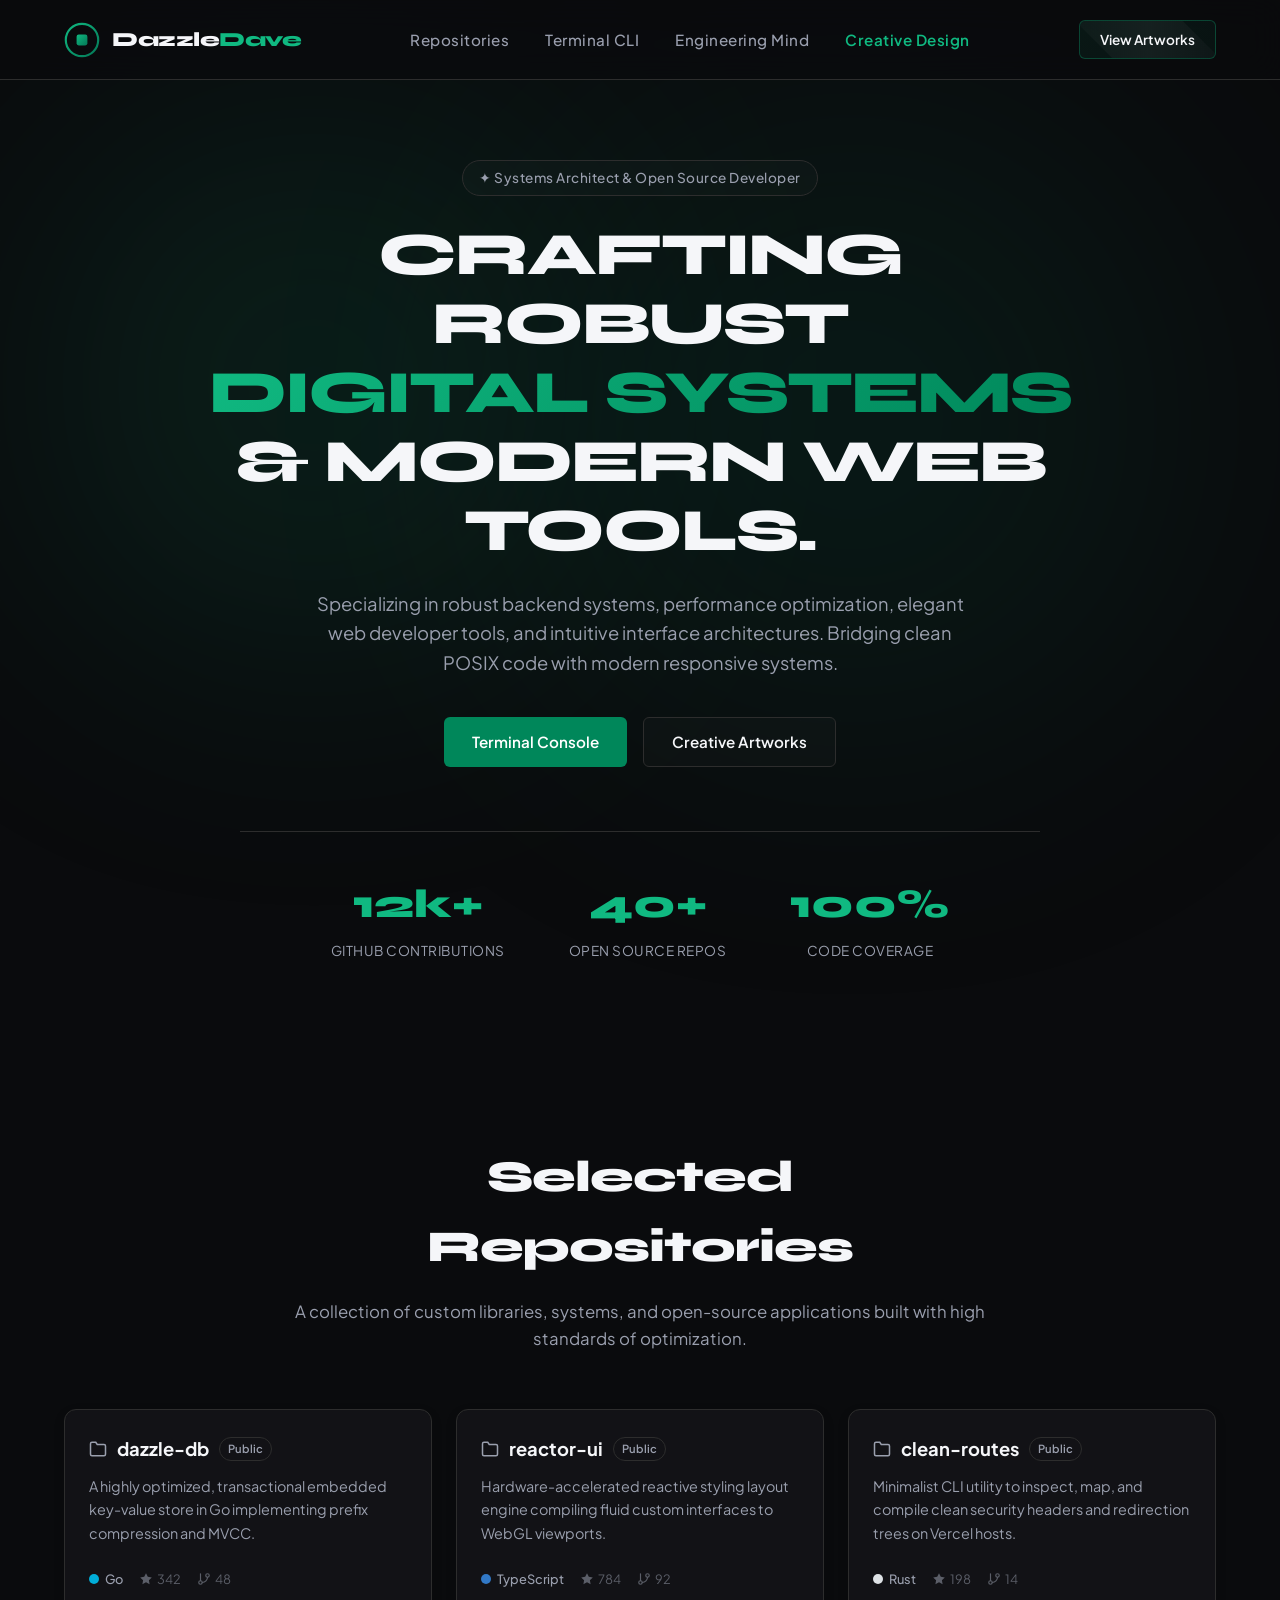
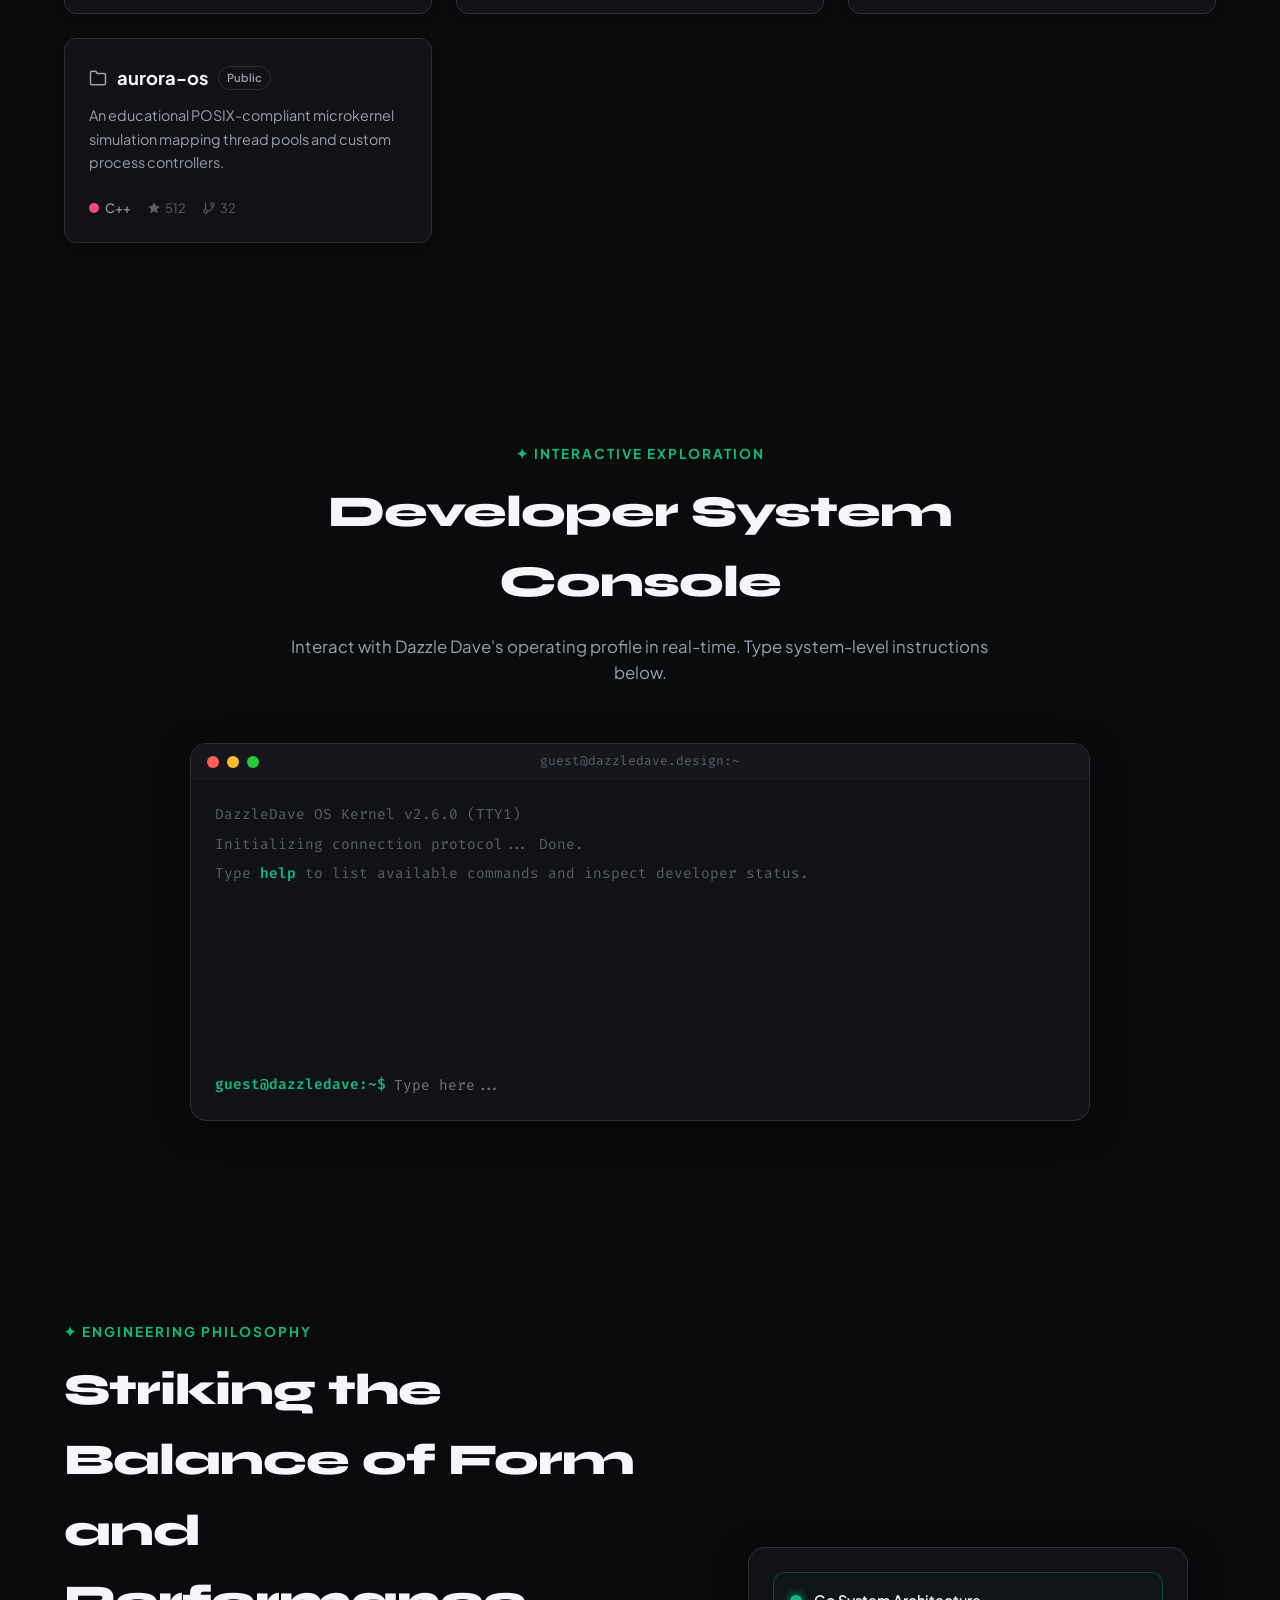
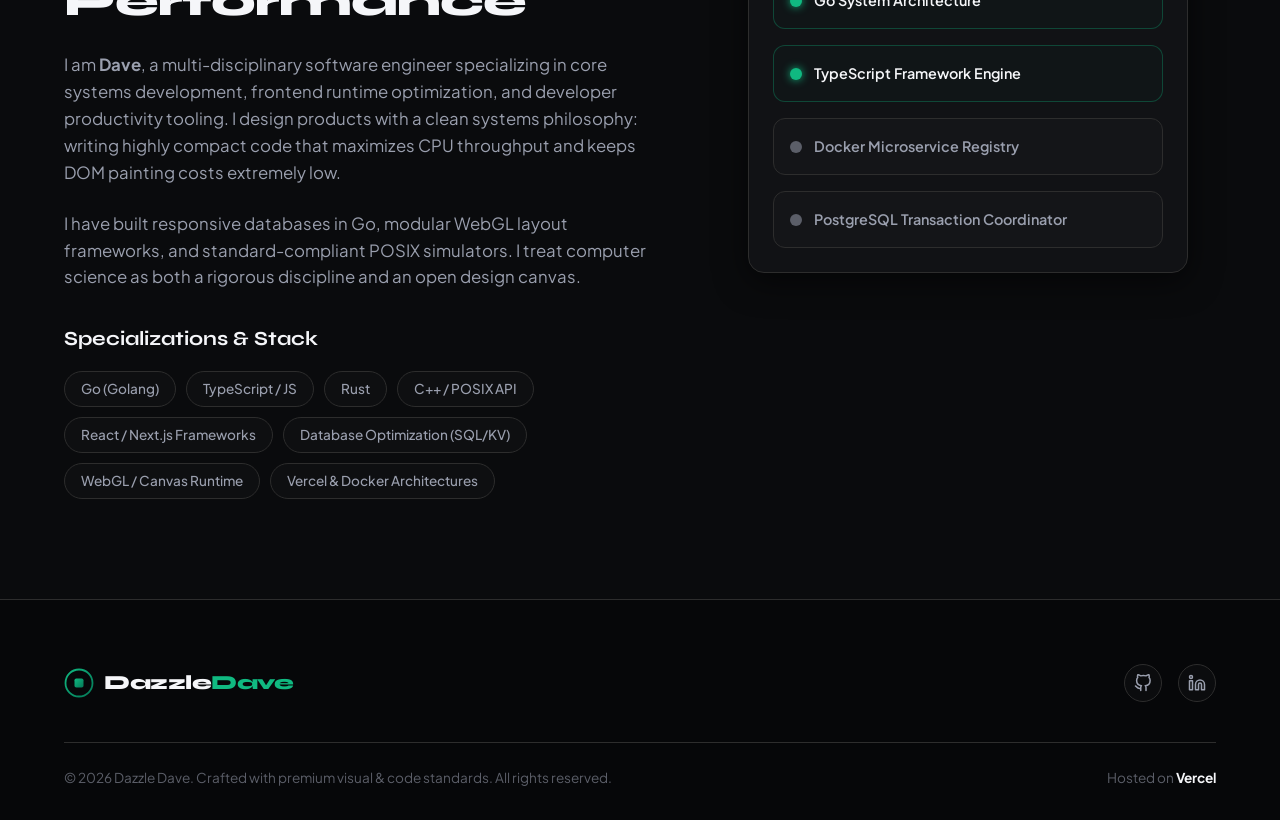
==== commit 49d61477: "Qol updates" ====
--- a/index.html
+++ b/index.html
@@ -1,16 +1,19 @@
 <!DOCTYPE html>
 <html lang="en">
+
 <head>
     <meta charset="UTF-8">
     <meta name="viewport" content="width=device-width, initial-scale=1.0">
     <title>Dazzle Dave | Software Architect & Open Source Engineer</title>
-    <meta name="description" content="Welcome to the portfolio of Dazzle Dave. Specializing in full-stack software architectures, interactive browser tools, systems engineering, and modern developer systems.">
-    
+    <meta name="description"
+        content="Welcome to the portfolio of Dazzle Dave. Specializing in full-stack software architectures, interactive browser tools, systems engineering, and modern developer systems.">
+
     <!-- Open Graph / Facebook -->
     <meta property="og:type" content="website">
     <meta property="og:url" content="https://dazzledave.vercel.app/">
-    <meta property="og:title" content="Dazzle Dave | Software Architect & Systems Developer">
-    <meta property="og:description" content="Specializing in full-stack software architectures, interactive browser tools, systems engineering, and modern developer systems.">
+    <meta property="og:title" content="Dazzle Dave | Software Engineer & Network Technician">
+    <meta property="og:description"
+        content="Specializing in full-stack software architectures, interactive browser tools, systems engineering, and modern developer systems.">
     <meta property="og:image" content="assets/prism.png">
 
     <!-- Favicon -->
@@ -19,11 +22,14 @@
     <!-- Google Fonts -->
     <link rel="preconnect" href="https://fonts.googleapis.com">
     <link rel="preconnect" href="https://fonts.gstatic.com" crossorigin>
-    <link href="https://fonts.googleapis.com/css2?family=Plus+Jakarta+Sans:wght@300;400;500;600;700&family=Syne:wght@700;800&family=Fira+Code:wght@400;500&display=swap" rel="stylesheet">
+    <link
+        href="https://fonts.googleapis.com/css2?family=Plus+Jakarta+Sans:wght@300;400;500;600;700&family=Syne:wght@700;800&family=Fira+Code:wght@400;500&display=swap"
+        rel="stylesheet">
 
     <!-- Styling (Dedicated Tech Theme) -->
     <link rel="stylesheet" href="styles.css">
 </head>
+
 <body>
 
 
@@ -51,7 +57,7 @@
                 </svg>
                 <span class="logo-text">Dazzle<span class="highlight-text">Dave</span></span>
             </a>
-            
+
             <button class="mobile-menu-toggle" aria-label="Toggle menu" id="menu-toggle">
                 <span class="hamburger-bar"></span>
                 <span class="hamburger-bar"></span>
@@ -86,13 +92,14 @@
                     & MODERN WEB TOOLS.
                 </h1>
                 <p class="hero-subtitle reveal-on-scroll delay-2">
-                    Specializing in robust backend systems, performance optimization, elegant web developer tools, and intuitive interface architectures. Bridging clean POSIX code with modern responsive systems.
+                    Specializing in robust backend systems, performance optimization, elegant web developer tools, and
+                    intuitive interface architectures. Bridging clean POSIX code with modern responsive systems.
                 </p>
                 <div class="hero-actions reveal-on-scroll delay-3">
                     <a href="#console" class="btn btn-primary">Terminal Console</a>
                     <a href="davedoesart.html" class="btn btn-secondary">Creative Artworks</a>
                 </div>
-                
+
                 <!-- Stat Grid -->
                 <div class="hero-stats reveal-on-scroll delay-4">
                     <div class="stat-card">
@@ -116,30 +123,44 @@
             <div class="container">
                 <div class="section-header reveal-on-scroll">
                     <h2 class="section-title">Selected Repositories</h2>
-                    <p class="section-subtitle">A collection of custom libraries, systems, and open-source applications built with high standards of optimization.</p>
+                    <p class="section-subtitle">A collection of custom libraries, systems, and open-source applications
+                        built with high standards of optimization.</p>
                 </div>
 
                 <!-- GitHub-style Repository Grid -->
                 <div class="repo-grid reveal-on-scroll delay-1" id="repo-grid">
-                    
+
                     <!-- Repo 1: dazzle-db -->
                     <div class="repo-card">
                         <div class="repo-header">
-                            <svg viewBox="0 0 24 24" class="repo-icon" width="18" height="18" stroke="currentColor" stroke-width="2" fill="none">
-                                <path d="M22 19a2 2 0 0 1-2 2H4a2 2 0 0 1-2-2V5a2 2 0 0 1 2-2h5l2 3h9a2 2 0 0 1 2 2z"></path>
+                            <svg viewBox="0 0 24 24" class="repo-icon" width="18" height="18" stroke="currentColor"
+                                stroke-width="2" fill="none">
+                                <path d="M22 19a2 2 0 0 1-2 2H4a2 2 0 0 1-2-2V5a2 2 0 0 1 2-2h5l2 3h9a2 2 0 0 1 2 2z">
+                                </path>
                             </svg>
                             <a href="#" class="repo-name">dazzle-db</a>
                             <span class="repo-visibility">Public</span>
                         </div>
-                        <p class="repo-desc">A highly optimized, transactional embedded key-value store in Go implementing prefix compression and MVCC.</p>
+                        <p class="repo-desc">A highly optimized, transactional embedded key-value store in Go
+                            implementing prefix compression and MVCC.</p>
                         <div class="repo-footer">
                             <span class="repo-lang"><span class="lang-color lang-go"></span>Go</span>
                             <span class="repo-meta-item">
-                                <svg viewBox="0 0 24 24" width="14" height="14" fill="currentColor"><polygon points="12 2 15.09 8.26 22 9.27 17 14.14 18.18 21.02 12 17.77 5.82 21.02 7 14.14 2 9.27 8.91 8.26 12 2"></polygon></svg>
+                                <svg viewBox="0 0 24 24" width="14" height="14" fill="currentColor">
+                                    <polygon
+                                        points="12 2 15.09 8.26 22 9.27 17 14.14 18.18 21.02 12 17.77 5.82 21.02 7 14.14 2 9.27 8.91 8.26 12 2">
+                                    </polygon>
+                                </svg>
                                 342
                             </span>
                             <span class="repo-meta-item">
-                                <svg viewBox="0 0 24 24" width="14" height="14" fill="none" stroke="currentColor" stroke-width="2" stroke-linecap="round" stroke-linejoin="round"><line x1="6" y1="3" x2="6" y2="15"></line><circle cx="18" cy="6" r="3"></circle><circle cx="6" cy="18" r="3"></circle><path d="M18 9a9 9 0 0 1-9 9"></path></svg>
+                                <svg viewBox="0 0 24 24" width="14" height="14" fill="none" stroke="currentColor"
+                                    stroke-width="2" stroke-linecap="round" stroke-linejoin="round">
+                                    <line x1="6" y1="3" x2="6" y2="15"></line>
+                                    <circle cx="18" cy="6" r="3"></circle>
+                                    <circle cx="6" cy="18" r="3"></circle>
+                                    <path d="M18 9a9 9 0 0 1-9 9"></path>
+                                </svg>
                                 48
                             </span>
                         </div>
@@ -148,21 +169,34 @@
                     <!-- Repo 2: reactor-ui -->
                     <div class="repo-card">
                         <div class="repo-header">
-                            <svg viewBox="0 0 24 24" class="repo-icon" width="18" height="18" stroke="currentColor" stroke-width="2" fill="none">
-                                <path d="M22 19a2 2 0 0 1-2 2H4a2 2 0 0 1-2-2V5a2 2 0 0 1 2-2h5l2 3h9a2 2 0 0 1 2 2z"></path>
+                            <svg viewBox="0 0 24 24" class="repo-icon" width="18" height="18" stroke="currentColor"
+                                stroke-width="2" fill="none">
+                                <path d="M22 19a2 2 0 0 1-2 2H4a2 2 0 0 1-2-2V5a2 2 0 0 1 2-2h5l2 3h9a2 2 0 0 1 2 2z">
+                                </path>
                             </svg>
                             <a href="#" class="repo-name">reactor-ui</a>
                             <span class="repo-visibility">Public</span>
                         </div>
-                        <p class="repo-desc">Hardware-accelerated reactive styling layout engine compiling fluid custom interfaces to WebGL viewports.</p>
+                        <p class="repo-desc">Hardware-accelerated reactive styling layout engine compiling fluid custom
+                            interfaces to WebGL viewports.</p>
                         <div class="repo-footer">
                             <span class="repo-lang"><span class="lang-color lang-ts"></span>TypeScript</span>
                             <span class="repo-meta-item">
-                                <svg viewBox="0 0 24 24" width="14" height="14" fill="currentColor"><polygon points="12 2 15.09 8.26 22 9.27 17 14.14 18.18 21.02 12 17.77 5.82 21.02 7 14.14 2 9.27 8.91 8.26 12 2"></polygon></svg>
+                                <svg viewBox="0 0 24 24" width="14" height="14" fill="currentColor">
+                                    <polygon
+                                        points="12 2 15.09 8.26 22 9.27 17 14.14 18.18 21.02 12 17.77 5.82 21.02 7 14.14 2 9.27 8.91 8.26 12 2">
+                                    </polygon>
+                                </svg>
                                 784
                             </span>
                             <span class="repo-meta-item">
-                                <svg viewBox="0 0 24 24" width="14" height="14" fill="none" stroke="currentColor" stroke-width="2" stroke-linecap="round" stroke-linejoin="round"><line x1="6" y1="3" x2="6" y2="15"></line><circle cx="18" cy="6" r="3"></circle><circle cx="6" cy="18" r="3"></circle><path d="M18 9a9 9 0 0 1-9 9"></path></svg>
+                                <svg viewBox="0 0 24 24" width="14" height="14" fill="none" stroke="currentColor"
+                                    stroke-width="2" stroke-linecap="round" stroke-linejoin="round">
+                                    <line x1="6" y1="3" x2="6" y2="15"></line>
+                                    <circle cx="18" cy="6" r="3"></circle>
+                                    <circle cx="6" cy="18" r="3"></circle>
+                                    <path d="M18 9a9 9 0 0 1-9 9"></path>
+                                </svg>
                                 92
                             </span>
                         </div>
@@ -171,21 +205,34 @@
                     <!-- Repo 3: vercel-clean-routes -->
                     <div class="repo-card">
                         <div class="repo-header">
-                            <svg viewBox="0 0 24 24" class="repo-icon" width="18" height="18" stroke="currentColor" stroke-width="2" fill="none">
-                                <path d="M22 19a2 2 0 0 1-2 2H4a2 2 0 0 1-2-2V5a2 2 0 0 1 2-2h5l2 3h9a2 2 0 0 1 2 2z"></path>
+                            <svg viewBox="0 0 24 24" class="repo-icon" width="18" height="18" stroke="currentColor"
+                                stroke-width="2" fill="none">
+                                <path d="M22 19a2 2 0 0 1-2 2H4a2 2 0 0 1-2-2V5a2 2 0 0 1 2-2h5l2 3h9a2 2 0 0 1 2 2z">
+                                </path>
                             </svg>
                             <a href="#" class="repo-name">clean-routes</a>
                             <span class="repo-visibility">Public</span>
                         </div>
-                        <p class="repo-desc">Minimalist CLI utility to inspect, map, and compile clean security headers and redirection trees on Vercel hosts.</p>
+                        <p class="repo-desc">Minimalist CLI utility to inspect, map, and compile clean security headers
+                            and redirection trees on Vercel hosts.</p>
                         <div class="repo-footer">
                             <span class="repo-lang"><span class="lang-color lang-rust"></span>Rust</span>
                             <span class="repo-meta-item">
-                                <svg viewBox="0 0 24 24" width="14" height="14" fill="currentColor"><polygon points="12 2 15.09 8.26 22 9.27 17 14.14 18.18 21.02 12 17.77 5.82 21.02 7 14.14 2 9.27 8.91 8.26 12 2"></polygon></svg>
+                                <svg viewBox="0 0 24 24" width="14" height="14" fill="currentColor">
+                                    <polygon
+                                        points="12 2 15.09 8.26 22 9.27 17 14.14 18.18 21.02 12 17.77 5.82 21.02 7 14.14 2 9.27 8.91 8.26 12 2">
+                                    </polygon>
+                                </svg>
                                 198
                             </span>
                             <span class="repo-meta-item">
-                                <svg viewBox="0 0 24 24" width="14" height="14" fill="none" stroke="currentColor" stroke-width="2" stroke-linecap="round" stroke-linejoin="round"><line x1="6" y1="3" x2="6" y2="15"></line><circle cx="18" cy="6" r="3"></circle><circle cx="6" cy="18" r="3"></circle><path d="M18 9a9 9 0 0 1-9 9"></path></svg>
+                                <svg viewBox="0 0 24 24" width="14" height="14" fill="none" stroke="currentColor"
+                                    stroke-width="2" stroke-linecap="round" stroke-linejoin="round">
+                                    <line x1="6" y1="3" x2="6" y2="15"></line>
+                                    <circle cx="18" cy="6" r="3"></circle>
+                                    <circle cx="6" cy="18" r="3"></circle>
+                                    <path d="M18 9a9 9 0 0 1-9 9"></path>
+                                </svg>
                                 14
                             </span>
                         </div>
@@ -194,21 +241,34 @@
                     <!-- Repo 4: aurora-os -->
                     <div class="repo-card">
                         <div class="repo-header">
-                            <svg viewBox="0 0 24 24" class="repo-icon" width="18" height="18" stroke="currentColor" stroke-width="2" fill="none">
-                                <path d="M22 19a2 2 0 0 1-2 2H4a2 2 0 0 1-2-2V5a2 2 0 0 1 2-2h5l2 3h9a2 2 0 0 1 2 2z"></path>
+                            <svg viewBox="0 0 24 24" class="repo-icon" width="18" height="18" stroke="currentColor"
+                                stroke-width="2" fill="none">
+                                <path d="M22 19a2 2 0 0 1-2 2H4a2 2 0 0 1-2-2V5a2 2 0 0 1 2-2h5l2 3h9a2 2 0 0 1 2 2z">
+                                </path>
                             </svg>
                             <a href="#" class="repo-name">aurora-os</a>
                             <span class="repo-visibility">Public</span>
                         </div>
-                        <p class="repo-desc">An educational POSIX-compliant microkernel simulation mapping thread pools and custom process controllers.</p>
+                        <p class="repo-desc">An educational POSIX-compliant microkernel simulation mapping thread pools
+                            and custom process controllers.</p>
                         <div class="repo-footer">
                             <span class="repo-lang"><span class="lang-color lang-c"></span>C++</span>
                             <span class="repo-meta-item">
-                                <svg viewBox="0 0 24 24" width="14" height="14" fill="currentColor"><polygon points="12 2 15.09 8.26 22 9.27 17 14.14 18.18 21.02 12 17.77 5.82 21.02 7 14.14 2 9.27 8.91 8.26 12 2"></polygon></svg>
+                                <svg viewBox="0 0 24 24" width="14" height="14" fill="currentColor">
+                                    <polygon
+                                        points="12 2 15.09 8.26 22 9.27 17 14.14 18.18 21.02 12 17.77 5.82 21.02 7 14.14 2 9.27 8.91 8.26 12 2">
+                                    </polygon>
+                                </svg>
                                 512
                             </span>
                             <span class="repo-meta-item">
-                                <svg viewBox="0 0 24 24" width="14" height="14" fill="none" stroke="currentColor" stroke-width="2" stroke-linecap="round" stroke-linejoin="round"><line x1="6" y1="3" x2="6" y2="15"></line><circle cx="18" cy="6" r="3"></circle><circle cx="6" cy="18" r="3"></circle><path d="M18 9a9 9 0 0 1-9 9"></path></svg>
+                                <svg viewBox="0 0 24 24" width="14" height="14" fill="none" stroke="currentColor"
+                                    stroke-width="2" stroke-linecap="round" stroke-linejoin="round">
+                                    <line x1="6" y1="3" x2="6" y2="15"></line>
+                                    <circle cx="18" cy="6" r="3"></circle>
+                                    <circle cx="6" cy="18" r="3"></circle>
+                                    <path d="M18 9a9 9 0 0 1-9 9"></path>
+                                </svg>
                                 32
                             </span>
                         </div>
@@ -224,7 +284,8 @@
                 <div class="section-header reveal-on-scroll">
                     <span class="section-indicator">✦ Interactive Exploration</span>
                     <h2 class="section-title">Developer System Console</h2>
-                    <p class="section-subtitle">Interact with Dazzle Dave's operating profile in real-time. Type system-level instructions below.</p>
+                    <p class="section-subtitle">Interact with Dazzle Dave's operating profile in real-time. Type
+                        system-level instructions below.</p>
                 </div>
 
                 <!-- Linux Shell Simulator -->
@@ -237,17 +298,19 @@
                         </div>
                         <div class="term-title">guest@dazzledave.design:~</div>
                     </div>
-                    
+
                     <div class="terminal-body" id="terminal-body">
                         <div class="terminal-line system-msg">DazzleDave OS Kernel v2.6.0 (TTY1)</div>
                         <div class="terminal-line system-msg">Initializing connection protocol... Done.</div>
-                        <div class="terminal-line system-msg">Type <span class="term-hl">help</span> to list available commands and inspect developer status.</div>
-                        
+                        <div class="terminal-line system-msg">Type <span class="term-hl">help</span> to list available
+                            commands and inspect developer status.</div>
+
                         <!-- Appended dynamic terminal lines go here -->
-                        
+
                         <div class="terminal-input-row" id="input-row">
                             <span class="terminal-prompt">guest@dazzledave:~$</span>
-                            <input type="text" id="terminal-input" autofocus autocomplete="off" spellcheck="false" placeholder="Type here...">
+                            <input type="text" id="terminal-input" autofocus autocomplete="off" spellcheck="false"
+                                placeholder="Type here...">
                         </div>
                     </div>
                 </div>
@@ -262,10 +325,15 @@
                         <span class="section-indicator">✦ Engineering Philosophy</span>
                         <h2 class="section-title">Striking the Balance of Form and Performance</h2>
                         <p class="about-bio">
-                            I am <strong>Dave</strong>, a multi-disciplinary software engineer specializing in core systems development, frontend runtime optimization, and developer productivity tooling. I design products with a clean systems philosophy: writing highly compact code that maximizes CPU throughput and keeps DOM painting costs extremely low.
+                            I am <strong>Dave</strong>, a multi-disciplinary software engineer specializing in core
+                            systems development, frontend runtime optimization, and developer productivity tooling. I
+                            design products with a clean systems philosophy: writing highly compact code that maximizes
+                            CPU throughput and keeps DOM painting costs extremely low.
                         </p>
                         <p class="about-bio">
-                            I have built responsive databases in Go, modular WebGL layout frameworks, and standard-compliant POSIX simulators. I treat computer science as both a rigorous discipline and an open design canvas.
+                            I have built responsive databases in Go, modular WebGL layout frameworks, and
+                            standard-compliant POSIX simulators. I treat computer science as both a rigorous discipline
+                            and an open design canvas.
                         </p>
 
                         <h3 class="expertise-title">Specializations & Stack</h3>
@@ -280,7 +348,7 @@
                             <span class="exp-tag">Vercel & Docker Architectures</span>
                         </div>
                     </div>
-                    
+
                     <div class="about-terminal-visual reveal-on-scroll delay-1">
                         <div class="visual-stack-box">
                             <div class="stack-node active">
@@ -323,20 +391,33 @@
                     </svg>
                     <span class="logo-text">Dazzle<span class="highlight-text">Dave</span></span>
                 </a>
-                
+
                 <div class="social-links">
                     <a href="https://github.com" target="_blank" class="social-link" aria-label="GitHub">
-                        <svg viewBox="0 0 24 24" width="18" height="18" stroke="currentColor" stroke-width="2" fill="none" stroke-linecap="round" stroke-linejoin="round"><path d="M9 19c-5 1.5-5-2.5-7-3m14 6v-3.87a3.37 3.37 0 0 0-.94-2.61c3.14-.35 6.44-1.54 6.44-7A5.44 5.44 0 0 0 20 4.77 5.07 5.07 0 0 0 19.91 1S18.73.65 16 2.48a13.38 13.38 0 0 0-7 0C6.27.65 5.09 1 5.09 1A5.07 5.07 0 0 0 5 4.77a5.44 5.44 0 0 0-1.5 3.78c0 5.42 3.3 6.61 6.44 7A3.37 3.37 0 0 0 9 18.13V22"></path></svg>
+                        <svg viewBox="0 0 24 24" width="18" height="18" stroke="currentColor" stroke-width="2"
+                            fill="none" stroke-linecap="round" stroke-linejoin="round">
+                            <path
+                                d="M9 19c-5 1.5-5-2.5-7-3m14 6v-3.87a3.37 3.37 0 0 0-.94-2.61c3.14-.35 6.44-1.54 6.44-7A5.44 5.44 0 0 0 20 4.77 5.07 5.07 0 0 0 19.91 1S18.73.65 16 2.48a13.38 13.38 0 0 0-7 0C6.27.65 5.09 1 5.09 1A5.07 5.07 0 0 0 5 4.77a5.44 5.44 0 0 0-1.5 3.78c0 5.42 3.3 6.61 6.44 7A3.37 3.37 0 0 0 9 18.13V22">
+                            </path>
+                        </svg>
                     </a>
                     <a href="https://linkedin.com" target="_blank" class="social-link" aria-label="LinkedIn">
-                        <svg viewBox="0 0 24 24" width="18" height="18" stroke="currentColor" stroke-width="2" fill="none" stroke-linecap="round" stroke-linejoin="round"><path d="M16 8a6 6 0 0 1 6 6v7h-4v-7a2 2 0 0 0-2-2 2 2 0 0 0-2 2v7h-4v-7a6 6 0 0 1 6-6z"></path><rect x="2" y="9" width="4" height="12"></rect><circle cx="4" cy="4" r="2"></circle></svg>
+                        <svg viewBox="0 0 24 24" width="18" height="18" stroke="currentColor" stroke-width="2"
+                            fill="none" stroke-linecap="round" stroke-linejoin="round">
+                            <path d="M16 8a6 6 0 0 1 6 6v7h-4v-7a2 2 0 0 0-2-2 2 2 0 0 0-2 2v7h-4v-7a6 6 0 0 1 6-6z">
+                            </path>
+                            <rect x="2" y="9" width="4" height="12"></rect>
+                            <circle cx="4" cy="4" r="2"></circle>
+                        </svg>
                     </a>
                 </div>
             </div>
-            
+
             <div class="footer-bottom">
-                <p class="copyright">&copy; 2026 Dazzle Dave. Crafted with premium visual & code standards. All rights reserved.</p>
-                <p class="hosting-credits">Hosted on <a href="https://vercel.com" target="_blank" class="vercel-badge">Vercel</a></p>
+                <p class="copyright">&copy; 2026 Dazzle Dave. Crafted with premium visual & code standards. All rights
+                    reserved.</p>
+                <p class="hosting-credits">Hosted on <a href="https://vercel.com" target="_blank"
+                        class="vercel-badge">Vercel</a></p>
             </div>
         </div>
     </footer>
@@ -347,7 +428,8 @@
             <div class="toast-indicator-icon">
                 <svg viewBox="0 0 24 24" width="16" height="16" fill="currentColor">
                     <circle cx="12" cy="12" r="10" fill="rgba(255,255,255,0.1)"></circle>
-                    <path d="M12 16h.01M12 8v5" stroke="currentColor" stroke-width="2" stroke-linecap="round" fill="none"></path>
+                    <path d="M12 16h.01M12 8v5" stroke="currentColor" stroke-width="2" stroke-linecap="round"
+                        fill="none"></path>
                 </svg>
             </div>
             <div class="toast-main-msg">
@@ -364,4 +446,5 @@
     <!-- Script -->
     <script src="app.js"></script>
 </body>
-</html>
+
+</html>
--- a/styles.css
+++ b/styles.css
@@ -1,29 +1,32 @@
 /* ==========================================================================
-   DAVE DOES ART - PREMIUM GRAPHIC DESIGN PORTFOLIO STYLE SHEET
+   DAZZLE DAVE - PREMIUM SOFTWARE SYSTEMS ENGINE STYLESHEET
    ========================================================================== */
 
 /* --- Modern Font Setup & Core Styling --- */
 :root {
-    /* Color Palette */
-    --bg-dark: #07080b;
-    --bg-card: rgba(18, 19, 26, 0.65);
-    --bg-card-hover: rgba(28, 29, 38, 0.8);
+    /* Color Palette (Charcoal and Emerald Green Theme) */
+    --bg-dark: #0a0b0d;
+    --bg-card: rgba(22, 22, 26, 0.75);
+    --bg-card-hover: rgba(30, 30, 36, 0.9);
+    --border-color: #2d2d2d;
+    --border-color-hover: #3e3e3e;
+    
     --text-primary: #f5f6f9;
-    --text-secondary: #a0a5b5;
-    --text-muted: #646875;
-    
-    /* Brand Accents & Gradients */
-    --accent-coral: #ff5a5f;
-    --accent-violet: #7b2cbf;
-    --accent-neon-blue: #00f5ff;
-    
-    --grad-primary: linear-gradient(135deg, var(--accent-coral) 0%, var(--accent-violet) 100%);
-    --grad-glow: linear-gradient(135deg, rgba(255, 90, 95, 0.15) 0%, rgba(123, 44, 191, 0.15) 100%);
-    --grad-border: linear-gradient(135deg, rgba(255, 90, 95, 0.3) 0%, rgba(123, 44, 191, 0.3) 100%);
+    --text-secondary: #9a9fae;
+    --text-muted: #5b5e68;
+    
+    /* Tech Emerald Accents */
+    --accent-green: #10b981;
+    --accent-green-hover: #059669;
+    --accent-green-solid: #00875a; /* Button green from screenshot */
+    
+    --grad-primary: linear-gradient(135deg, #10b981 0%, #00875a 100%);
+    --grad-glow: linear-gradient(135deg, rgba(16, 185, 129, 0.08) 0%, rgba(4, 120, 87, 0.08) 100%);
     
     /* Fonts */
     --font-heading: 'Syne', sans-serif;
     --font-body: 'Plus Jakarta Sans', sans-serif;
+    --font-code: 'Fira Code', monospace;
     
     /* Animation Speeds */
     --trans-fast: 0.2s cubic-bezier(0.25, 0.8, 0.25, 1);
@@ -32,11 +35,12 @@
     
     /* Layout Properties */
     --header-height: 80px;
-    --border-radius-sm: 8px;
-    --border-radius-md: 16px;
-    --border-radius-lg: 24px;
-    --box-shadow-glow: 0 8px 32px 0 rgba(123, 44, 191, 0.2);
-    --box-shadow-glass: 0 8px 32px 0 rgba(0, 0, 0, 0.37);
+    --border-radius-sm: 6px;
+    --border-radius-md: 12px;
+    --border-radius-lg: 16px;
+    
+    --box-shadow-glow: 0 8px 32px 0 rgba(16, 185, 129, 0.1);
+    --box-shadow-glass: 0 8px 32px 0 rgba(0, 0, 0, 0.55);
 }
 
 /* --- Base & Reset --- */
@@ -62,7 +66,7 @@
 
 /* Custom Scrollbar */
 ::-webkit-scrollbar {
-    width: 10px;
+    width: 8px;
 }
 
 ::-webkit-scrollbar-track {
@@ -70,17 +74,16 @@
 }
 
 ::-webkit-scrollbar-thumb {
-    background: #1c1e24;
+    background: #1e1e24;
     border-radius: var(--border-radius-sm);
-    border: 2px solid var(--bg-dark);
 }
 
 ::-webkit-scrollbar-thumb:hover {
-    background: var(--accent-violet);
+    background: var(--accent-green);
 }
 
 ::selection {
-    background: var(--accent-coral);
+    background: var(--accent-green);
     color: #ffffff;
 }
 
@@ -100,7 +103,7 @@
 }
 
 .highlight-text {
-    color: var(--accent-coral);
+    color: var(--accent-green);
 }
 
 .mt-4 { margin-top: 1.5rem; }
@@ -110,53 +113,58 @@
     .d-none-mobile { display: none !important; }
 }
 
+/* --- Subtle Developer Grid Backdrop --- */
+.tech-grid-overlay {
+    position: fixed;
+    top: 0;
+    left: 0;
+    width: 100%;
+    height: 100%;
+    background-image: linear-gradient(rgba(255, 255, 255, 0.005) 1px, transparent 1px),
+                      linear-gradient(90deg, rgba(255, 255, 255, 0.005) 1px, transparent 1px);
+    background-size: 40px 40px;
+    z-index: -2;
+    pointer-events: none;
+}
+
 /* --- Ambient Light Blobs --- */
-.glow-blob {
+.glow-point {
     position: absolute;
     border-radius: 50%;
-    filter: blur(120px);
+    filter: blur(140px);
     z-index: -1;
-    opacity: 0.25;
+    opacity: 0.15;
     pointer-events: none;
-    animation: pulseBlob 20s infinite alternate;
-}
-
-.blob-1 {
-    top: 10%;
-    left: 10%;
-    width: 400px;
-    height: 400px;
-    background: var(--accent-coral);
-}
-
-.blob-2 {
-    top: 40%;
-    right: 5%;
+    animation: pulseBlob 15s infinite alternate;
+}
+
+.glow-green-1 {
+    top: 15%;
+    left: 5%;
     width: 500px;
     height: 500px;
-    background: var(--accent-violet);
+    background: var(--accent-green);
+}
+
+.glow-green-2 {
+    bottom: 20%;
+    right: 10%;
+    width: 600px;
+    height: 600px;
+    background: #047857;
     animation-delay: -5s;
-}
-
-.blob-3 {
-    bottom: 10%;
-    left: 20%;
-    width: 450px;
-    height: 450px;
-    background: var(--accent-neon-blue);
-    animation-delay: -10s;
 }
 
 @keyframes pulseBlob {
     0% { transform: scale(1) translate(0, 0); }
-    100% { transform: scale(1.2) translate(50px, 30px); }
-}
-
-/* --- Custom Cursor --- */
+    100% { transform: scale(1.15) translate(40px, 20px); }
+}
+
+/* --- Custom Cursor follower --- */
 .custom-cursor {
-    width: 40px;
-    height: 40px;
-    border: 1.5px solid rgba(255, 90, 95, 0.5);
+    width: 32px;
+    height: 32px;
+    border: 1.5px solid rgba(16, 185, 129, 0.4);
     border-radius: 50%;
     position: fixed;
     transform: translate(-50%, -50%);
@@ -167,9 +175,9 @@
 }
 
 .custom-cursor-dot {
-    width: 6px;
-    height: 6px;
-    background: var(--accent-coral);
+    width: 4px;
+    height: 4px;
+    background: var(--accent-green);
     border-radius: 50%;
     position: fixed;
     transform: translate(-50%, -50%);
@@ -184,16 +192,15 @@
     }
 }
 
-/* Cursor Hover states */
 .custom-cursor.hovered {
-    width: 60px;
-    height: 60px;
-    border-color: var(--accent-neon-blue);
-    background: rgba(0, 245, 255, 0.05);
+    width: 48px;
+    height: 48px;
+    border-color: var(--accent-green-hover);
+    background: rgba(16, 185, 129, 0.05);
 }
 
 .custom-cursor-dot.hovered {
-    background: var(--accent-neon-blue);
+    background: var(--accent-green-hover);
 }
 
 /* --- Header / Navigation --- */
@@ -203,19 +210,13 @@
     left: 0;
     width: 100%;
     height: var(--header-height);
-    background: rgba(7, 8, 11, 0.7);
+    background: rgba(10, 11, 13, 0.7);
     backdrop-filter: blur(16px);
     -webkit-backdrop-filter: blur(16px);
-    border-bottom: 1px solid rgba(255, 255, 255, 0.04);
+    border-bottom: 1px solid var(--border-color);
     z-index: 1000;
     display: flex;
     align-items: center;
-    transition: background var(--trans-fast), border var(--trans-fast);
-}
-
-.main-header.scrolled {
-    background: rgba(7, 8, 11, 0.85);
-    border-bottom: 1px solid rgba(255, 255, 255, 0.08);
 }
 
 .header-container {
@@ -241,7 +242,7 @@
 }
 
 .logo-link:hover .logo-svg {
-    transform: rotate(18deg) scale(1.05);
+    transform: scale(1.05);
 }
 
 .logo-text {
@@ -292,6 +293,12 @@
     width: 100%;
 }
 
+/* Menu Highlight Link */
+.nav-link.nav-highlight {
+    color: var(--accent-green);
+    font-weight: 600;
+}
+
 .mobile-menu-toggle {
     display: none;
     flex-direction: column;
@@ -322,10 +329,10 @@
         width: 80%;
         max-width: 320px;
         height: 100vh;
-        background: rgba(11, 12, 16, 0.95);
+        background: rgba(10, 11, 13, 0.95);
         backdrop-filter: blur(24px);
         -webkit-backdrop-filter: blur(24px);
-        border-left: 1px solid rgba(255, 255, 255, 0.05);
+        border-left: 1px solid var(--border-color);
         flex-direction: column;
         justify-content: center;
         padding: 40px;
@@ -348,7 +355,6 @@
         font-family: var(--font-heading);
     }
     
-    /* Hamburger Toggle States */
     .mobile-menu-toggle.active .hamburger-bar:nth-child(1) {
         transform: translateY(8px) rotate(45deg);
     }
@@ -377,26 +383,27 @@
 }
 
 .btn-primary {
-    background: var(--grad-primary);
+    background: var(--accent-green-solid);
     color: #ffffff;
     border: none;
 }
 
 .btn-primary:hover {
+    background: var(--accent-green-hover);
     transform: translateY(-2px);
-    box-shadow: 0 8px 24px rgba(255, 90, 95, 0.35);
+    box-shadow: 0 8px 24px rgba(16, 185, 129, 0.25);
 }
 
 .btn-secondary {
-    background: rgba(255, 255, 255, 0.03);
-    color: var(--text-primary);
-    border: 1.5px solid rgba(255, 255, 255, 0.1);
+    background: rgba(255, 255, 255, 0.02);
+    color: var(--text-primary);
+    border: 1px solid var(--border-color);
     backdrop-filter: blur(8px);
 }
 
 .btn-secondary:hover {
-    background: rgba(255, 255, 255, 0.08);
-    border-color: rgba(255, 255, 255, 0.25);
+    background: rgba(255, 255, 255, 0.05);
+    border-color: var(--border-color-hover);
     transform: translateY(-2px);
 }
 
@@ -415,7 +422,7 @@
     background: linear-gradient(
         45deg,
         transparent,
-        rgba(255, 255, 255, 0.1),
+        rgba(255, 255, 255, 0.05),
         transparent
     );
     transform: rotate(45deg);
@@ -430,16 +437,15 @@
     padding: 8px 20px;
     font-size: 0.85rem;
     background: var(--grad-glow);
-    border: 1px solid rgba(123, 44, 191, 0.4);
-    color: var(--text-primary);
-    border-radius: var(--border-radius-sm);
+    border: 1px solid rgba(16, 185, 129, 0.3);
+    color: var(--text-primary);
 }
 
 .btn-nav:hover {
-    background: var(--grad-primary);
+    background: var(--accent-green-solid);
     border-color: transparent;
     transform: translateY(-1px);
-    box-shadow: 0 4px 12px rgba(123, 44, 191, 0.3);
+    box-shadow: 0 4px 12px rgba(16, 185, 129, 0.2);
 }
 
 /* --- Hero Section --- */
@@ -464,8 +470,8 @@
 }
 
 .hero-tagline-pill {
-    background: rgba(255, 255, 255, 0.03);
-    border: 1px solid rgba(255, 255, 255, 0.08);
+    background: rgba(255, 255, 255, 0.02);
+    border: 1px solid var(--border-color);
     color: var(--text-secondary);
     padding: 6px 16px;
     border-radius: 100px;
@@ -477,7 +483,7 @@
 
 .hero-title {
     font-family: var(--font-heading);
-    font-size: 4rem;
+    font-size: 3.75rem;
     font-weight: 800;
     line-height: 1.15;
     letter-spacing: -2px;
@@ -498,7 +504,6 @@
     color: var(--text-secondary);
     max-width: 650px;
     margin-bottom: 40px;
-    font-weight: 400;
 }
 
 .hero-actions {
@@ -518,10 +523,10 @@
 .hero-stats {
     display: flex;
     justify-content: center;
-    gap: 48px;
+    gap: 64px;
     width: 100%;
     max-width: 800px;
-    border-top: 1px solid rgba(255, 255, 255, 0.05);
+    border-top: 1px solid var(--border-color);
     padding-top: 40px;
 }
 
@@ -535,9 +540,7 @@
     font-family: var(--font-heading);
     font-size: 2.5rem;
     font-weight: 800;
-    background: var(--grad-primary);
-    -webkit-background-clip: text;
-    -webkit-text-fill-color: transparent;
+    color: var(--accent-green);
 }
 
 .stat-label {
@@ -550,13 +553,10 @@
 
 @media (max-width: 768px) {
     .hero-stats {
-        gap: 24px;
+        gap: 32px;
     }
     .stat-number {
         font-size: 2rem;
-    }
-    .stat-label {
-        font-size: 0.75rem;
     }
 }
 
@@ -591,7 +591,7 @@
 }
 
 .section-indicator {
-    color: var(--accent-coral);
+    color: var(--accent-green);
     font-size: 0.85rem;
     font-weight: 700;
     text-transform: uppercase;
@@ -600,181 +600,227 @@
     margin-bottom: 12px;
 }
 
-/* --- Portfolio / Selected Work Grid --- */
-.filter-controls {
-    display: flex;
-    justify-content: center;
-    gap: 12px;
-    flex-wrap: wrap;
-    margin-bottom: 48px;
-}
-
-.filter-btn {
-    background: rgba(255, 255, 255, 0.02);
-    border: 1px solid rgba(255, 255, 255, 0.08);
-    color: var(--text-secondary);
-    padding: 8px 20px;
-    border-radius: 100px;
-    font-size: 0.85rem;
-    font-weight: 600;
-    cursor: pointer;
-    transition: background var(--trans-fast), border-color var(--trans-fast), color var(--trans-fast), transform var(--trans-fast);
-}
-
-.filter-btn:hover {
-    color: var(--text-primary);
-    border-color: rgba(255, 255, 255, 0.2);
-    background: rgba(255, 255, 255, 0.04);
-}
-
-.filter-btn.active {
-    background: var(--grad-primary);
-    color: #ffffff;
-    border-color: transparent;
-    box-shadow: 0 4px 16px rgba(255, 90, 95, 0.25);
-}
-
-.portfolio-grid {
+/* --- GitHub-style Repository Grid --- */
+.repo-grid {
     display: grid;
     grid-template-columns: repeat(auto-fill, minmax(340px, 1fr));
-    gap: 32px;
+    gap: 24px;
 }
 
 @media (max-width: 576px) {
-    .portfolio-grid {
+    .repo-grid {
         grid-template-columns: 1fr;
     }
 }
 
-.portfolio-card {
+.repo-card {
     background: var(--bg-card);
     border-radius: var(--border-radius-md);
-    border: 1px solid rgba(255, 255, 255, 0.04);
-    overflow: hidden;
-    cursor: pointer;
-    box-shadow: var(--box-shadow-glass);
-    transition: transform var(--trans-medium), border-color var(--trans-medium), background var(--trans-medium), opacity 0.5s ease, scale 0.5s ease;
-    will-change: transform, opacity, scale;
+    border: 1px solid var(--border-color);
+    padding: 24px;
     display: flex;
     flex-direction: column;
-}
-
-.portfolio-card:hover {
-    transform: translateY(-8px) scale(1.01);
+    justify-content: space-between;
+    transition: transform var(--trans-medium), border-color var(--trans-medium), background var(--trans-medium);
+    box-shadow: 0 4px 12px rgba(0,0,0,0.1);
+}
+
+.repo-card:hover {
+    transform: translateY(-4px);
     background: var(--bg-card-hover);
-    border-color: rgba(255, 90, 95, 0.25);
-    box-shadow: 0 16px 40px rgba(7, 8, 11, 0.8), 0 0 30px rgba(123, 44, 191, 0.1);
-}
-
-.card-media {
-    position: relative;
-    padding-top: 75%; /* 4:3 Aspect Ratio */
-    overflow: hidden;
-    background: #0d0e14;
-}
-
-.card-media img {
-    position: absolute;
-    top: 0;
-    left: 0;
-    width: 100%;
-    height: 100%;
-    object-fit: cover;
-    transition: transform 0.8s cubic-bezier(0.25, 0.8, 0.25, 1);
-}
-
-.portfolio-card:hover .card-media img {
-    transform: scale(1.08);
-}
-
-.card-overlay {
-    position: absolute;
-    top: 0;
-    left: 0;
-    width: 100%;
-    height: 100%;
-    background: rgba(7, 8, 11, 0.4);
-    opacity: 0;
-    display: flex;
-    align-items: center;
-    justify-content: center;
-    transition: opacity var(--trans-medium);
-    backdrop-filter: blur(4px);
-    -webkit-backdrop-filter: blur(4px);
-}
-
-.portfolio-card:hover .card-overlay {
-    opacity: 1;
-}
-
-.view-project-btn {
-    width: 56px;
-    height: 56px;
-    background: #ffffff;
-    color: var(--bg-dark);
-    border-radius: 50%;
-    display: flex;
-    align-items: center;
-    justify-content: center;
-    transform: scale(0.7);
-    transition: transform var(--trans-medium);
-    box-shadow: 0 8px 24px rgba(0,0,0,0.3);
-}
-
-.portfolio-card:hover .view-project-btn {
-    transform: scale(1);
-}
-
-.card-info {
-    padding: 24px;
-    flex-grow: 1;
-    display: flex;
-    flex-direction: column;
-}
-
-.project-tag {
-    font-size: 0.75rem;
+    border-color: var(--accent-green);
+    box-shadow: var(--box-shadow-glow), 0 12px 24px rgba(0,0,0,0.2);
+}
+
+.repo-header {
+    display: flex;
+    align-items: center;
+    gap: 10px;
+    margin-bottom: 12px;
+}
+
+.repo-icon {
+    color: var(--text-secondary);
+}
+
+.repo-card:hover .repo-icon {
+    color: var(--accent-green);
+}
+
+.repo-name {
     font-weight: 700;
-    text-transform: uppercase;
-    letter-spacing: 1px;
-    margin-bottom: 12px;
-}
-
-.tag-branding { color: var(--accent-coral); }
-.tag-editorial { color: var(--accent-neon-blue); }
-.tag-uiux { color: #d4a373; }
-.tag-illustration { color: var(--accent-violet); }
-
-.project-title {
-    font-family: var(--font-heading);
-    font-size: 1.35rem;
-    font-weight: 700;
-    margin-bottom: 8px;
-}
-
-.project-summary {
+    font-size: 1.15rem;
+    text-decoration: none;
+    color: var(--text-primary);
+    transition: color var(--trans-fast);
+}
+
+.repo-card:hover .repo-name {
+    color: var(--accent-green);
+}
+
+.repo-visibility {
+    border: 1px solid var(--border-color);
+    border-radius: 100px;
+    padding: 2px 8px;
+    font-size: 0.7rem;
+    font-weight: 600;
+    color: var(--text-secondary);
+}
+
+.repo-desc {
     font-size: 0.9rem;
     color: var(--text-secondary);
+    margin-bottom: 24px;
     display: -webkit-box;
-    -webkit-line-clamp: 2;
+    -webkit-line-clamp: 3;
     -webkit-box-orient: vertical;
     overflow: hidden;
 }
 
-/* Card filter animations helper classes */
-.portfolio-card.filtered-out {
-    opacity: 0;
-    scale: 0.85;
-    pointer-events: none;
+.repo-footer {
+    display: flex;
+    align-items: center;
+    gap: 16px;
+    font-size: 0.8rem;
+    color: var(--text-muted);
+}
+
+.repo-lang {
+    display: inline-flex;
+    align-items: center;
+    gap: 6px;
+    color: var(--text-secondary);
+    font-weight: 500;
+}
+
+.lang-color {
+    width: 10px;
+    height: 10px;
+    border-radius: 50%;
+    display: inline-block;
+}
+
+.lang-go { background: #00add8; }
+.lang-ts { background: #3178c6; }
+.lang-rust { background: #dee2e6; }
+.lang-c { background: #f34b7d; }
+
+.repo-meta-item {
+    display: inline-flex;
+    align-items: center;
+    gap: 4px;
+}
+
+/* --- Terminal Console Shell emulator --- */
+.terminal-window {
+    background: #111215;
+    border: 1px solid var(--border-color);
+    border-radius: var(--border-radius-lg);
+    overflow: hidden;
+    box-shadow: var(--box-shadow-glass);
+    max-width: 900px;
+    margin: 0 auto;
+}
+
+.terminal-titlebar {
+    background: #16171d;
+    height: 36px;
+    display: flex;
+    align-items: center;
+    padding: 0 16px;
+    border-bottom: 1px solid #1c1d24;
+    position: relative;
+}
+
+.term-buttons {
+    display: flex;
+    gap: 8px;
+}
+
+.term-dot {
+    width: 12px;
+    height: 12px;
+    border-radius: 50%;
+}
+
+.term-dot.close { background: #ff5f56; }
+.term-dot.minimize { background: #ffbd2e; }
+.term-dot.maximize { background: #27c93f; }
+
+.term-title {
     position: absolute;
-    z-index: -1;
-    visibility: hidden;
-}
-
-/* --- About Section --- */
+    left: 50%;
+    transform: translateX(-50%);
+    font-size: 0.8rem;
+    font-family: var(--font-code);
+    color: var(--text-muted);
+}
+
+.terminal-body {
+    padding: 24px;
+    min-height: 340px;
+    max-height: 480px;
+    overflow-y: auto;
+    font-family: var(--font-code);
+    font-size: 0.9rem;
+    line-height: 1.5;
+    display: flex;
+    flex-direction: column;
+    gap: 8px;
+}
+
+.terminal-line {
+    word-break: break-all;
+}
+
+.terminal-line.system-msg {
+    color: var(--text-muted);
+}
+
+.terminal-line.user-input {
+    color: var(--text-primary);
+}
+
+.terminal-line.output {
+    color: var(--text-secondary);
+    padding-left: 12px;
+    border-left: 2px solid var(--border-color);
+    margin-bottom: 4px;
+}
+
+.term-hl {
+    color: var(--accent-green);
+    font-weight: 600;
+}
+
+.terminal-input-row {
+    display: flex;
+    align-items: center;
+    gap: 8px;
+    margin-top: auto;
+}
+
+.terminal-prompt {
+    color: var(--accent-green);
+    font-weight: 600;
+    white-space: nowrap;
+}
+
+#terminal-input {
+    flex-grow: 1;
+    background: transparent;
+    border: none;
+    outline: none;
+    color: var(--text-primary);
+    font-family: var(--font-code);
+    font-size: 0.9rem;
+}
+
+/* --- About & Stack Section --- */
 .about-grid {
     display: grid;
-    grid-template-columns: 1fr 1.2fr;
+    grid-template-columns: 1.2fr 1fr;
     gap: 64px;
     align-items: center;
 }
@@ -783,89 +829,6 @@
     .about-grid {
         grid-template-columns: 1fr;
         gap: 48px;
-    }
-}
-
-.about-image-column {
-    display: flex;
-    justify-content: center;
-}
-
-.about-img-frame {
-    position: relative;
-    width: 100%;
-    max-width: 420px;
-    padding-top: 100%; /* Square Frame */
-    border-radius: var(--border-radius-lg);
-    background: #0d0e14;
-}
-
-.profile-img {
-    position: absolute;
-    top: 12px;
-    left: 12px;
-    width: calc(100% - 24px);
-    height: calc(100% - 24px);
-    object-fit: cover;
-    border-radius: calc(var(--border-radius-lg) - 8px);
-    z-index: 2;
-}
-
-.frame-border {
-    position: absolute;
-    top: 0;
-    left: 0;
-    width: 100%;
-    height: 100%;
-    border: 2px solid transparent;
-    border-radius: var(--border-radius-lg);
-    background: var(--grad-border) border-box;
-    mask: linear-gradient(#fff 0 0) padding-box, linear-gradient(#fff 0 0);
-    -webkit-mask: linear-gradient(#fff 0 0) padding-box, linear-gradient(#fff 0 0);
-    -webkit-mask-composite: xor;
-    mask-composite: exclude;
-    z-index: 1;
-}
-
-.badge-creative {
-    position: absolute;
-    bottom: -20px;
-    right: -20px;
-    width: 120px;
-    height: 120px;
-    background: rgba(7, 8, 11, 0.85);
-    backdrop-filter: blur(12px);
-    -webkit-backdrop-filter: blur(12px);
-    border-radius: 50%;
-    border: 1px solid rgba(255, 255, 255, 0.08);
-    display: flex;
-    align-items: center;
-    justify-content: center;
-    z-index: 3;
-    box-shadow: 0 8px 32px rgba(0,0,0,0.5);
-}
-
-.badge-rotating-text {
-    width: 100px;
-    height: 100px;
-    animation: rotateBadge 12s linear infinite;
-}
-
-@keyframes rotateBadge {
-    0% { transform: rotate(0deg); }
-    100% { transform: rotate(360deg); }
-}
-
-@media (max-width: 576px) {
-    .badge-creative {
-        width: 90px;
-        height: 90px;
-        bottom: -10px;
-        right: -10px;
-    }
-    .badge-rotating-text {
-        width: 75px;
-        height: 75px;
     }
 }
 
@@ -890,270 +853,75 @@
 }
 
 .exp-tag {
-    background: rgba(255, 255, 255, 0.03);
-    border: 1px solid rgba(255, 255, 255, 0.06);
-    color: var(--text-primary);
+    background: rgba(255, 255, 255, 0.02);
+    border: 1px solid var(--border-color);
+    color: var(--text-secondary);
     padding: 6px 16px;
     border-radius: 100px;
     font-size: 0.85rem;
     font-weight: 500;
 }
 
-.tools-grid {
-    display: grid;
-    grid-template-columns: repeat(auto-fill, minmax(130px, 1fr));
+.about-terminal-visual {
+    display: flex;
+    justify-content: center;
+}
+
+.visual-stack-box {
+    width: 100%;
+    max-width: 440px;
+    background: #111215;
+    border: 1px solid var(--border-color);
+    border-radius: var(--border-radius-lg);
+    padding: 24px;
+    display: flex;
+    flex-direction: column;
+    gap: 16px;
+    box-shadow: var(--box-shadow-glass);
+}
+
+.stack-node {
+    border: 1px solid var(--border-color);
+    border-radius: var(--border-radius-md);
+    background: rgba(255,255,255,0.01);
+    padding: 16px;
+    display: flex;
+    align-items: center;
     gap: 12px;
-}
-
-.tool-item {
-    background: rgba(18, 19, 26, 0.4);
-    border: 1px solid rgba(255,255,255,0.03);
-    border-radius: var(--border-radius-sm);
-    padding: 12px;
-    display: flex;
-    align-items: center;
-    gap: 8px;
-    position: relative;
-    overflow: hidden;
-}
-
-.tool-glow {
-    width: 4px;
-    height: 100%;
-    position: absolute;
-    left: 0;
-    top: 0;
-}
-
-.glow-pink { background: var(--accent-coral); }
-.glow-purple { background: var(--accent-violet); }
-.glow-blue { background: var(--accent-neon-blue); }
-.glow-coral { background: #d4a373; }
-.glow-yellow { background: #e9c46a; }
-
-.tool-name {
-    font-size: 0.85rem;
+    transition: border-color var(--trans-fast), background var(--trans-fast);
+}
+
+.stack-node.active {
+    border-color: rgba(16, 185, 129, 0.3);
+    background: rgba(16, 185, 129, 0.02);
+}
+
+.node-icon {
+    width: 12px;
+    height: 12px;
+    border-radius: 50%;
+    background: var(--text-muted);
+}
+
+.stack-node.active .node-icon {
+    background: var(--accent-green);
+    box-shadow: 0 0 8px var(--accent-green);
+}
+
+.node-label {
+    font-size: 0.9rem;
     font-weight: 600;
-    margin-left: 6px;
-    color: var(--text-secondary);
-}
-
-.tool-item:hover .tool-name {
-    color: var(--text-primary);
-}
-
-/* --- Contact Section --- */
-.contact-grid {
-    display: grid;
-    grid-template-columns: 1fr 1.2fr;
-    gap: 64px;
-}
-
-@media (max-width: 992px) {
-    .contact-grid {
-        grid-template-columns: 1fr;
-        gap: 48px;
-    }
-}
-
-.contact-info-column {
-    display: flex;
-    flex-direction: column;
-    justify-content: center;
-}
-
-.text-left {
-    text-align: left;
-}
-
-.contact-text {
-    color: var(--text-secondary);
-    font-size: 1.05rem;
-    margin-bottom: 40px;
-}
-
-.contact-details {
-    display: flex;
-    flex-direction: column;
-    gap: 28px;
-}
-
-.detail-item {
-    display: flex;
-    align-items: center;
-    gap: 20px;
-}
-
-.detail-icon {
-    width: 48px;
-    height: 48px;
-    background: var(--bg-card);
-    border: 1px solid rgba(255, 255, 255, 0.05);
-    border-radius: var(--border-radius-sm);
-    display: flex;
-    align-items: center;
-    justify-content: center;
-    color: var(--accent-coral);
-    box-shadow: var(--box-shadow-glass);
-}
-
-.detail-content {
-    display: flex;
-    flex-direction: column;
-}
-
-.detail-label {
-    font-size: 0.75rem;
-    text-transform: uppercase;
-    letter-spacing: 0.5px;
-    color: var(--text-muted);
-}
-
-.detail-link {
-    font-size: 1.05rem;
-    color: var(--text-primary);
-    text-decoration: none;
-    font-weight: 600;
-    transition: color var(--trans-fast);
-}
-
-.detail-link:hover {
-    color: var(--accent-coral);
-}
-
-/* Float Label Form System */
-.interactive-form {
-    background: var(--bg-card);
-    border: 1px solid rgba(255, 255, 255, 0.04);
-    border-radius: var(--border-radius-lg);
-    padding: 40px;
-    box-shadow: var(--box-shadow-glass);
-}
-
-@media (max-width: 576px) {
-    .interactive-form {
-        padding: 24px;
-    }
-}
-
-.form-row-2 {
-    display: grid;
-    grid-template-columns: 1fr 1fr;
-    gap: 20px;
-}
-
-@media (max-width: 576px) {
-    .form-row-2 {
-        grid-template-columns: 1fr;
-        gap: 0;
-    }
-}
-
-.input-group {
-    position: relative;
-    margin-bottom: 28px;
-}
-
-.input-group input,
-.input-group select,
-.input-group textarea {
-    width: 100%;
-    padding: 16px 0 8px 0;
-    background: transparent;
-    border: none;
-    border-bottom: 1px solid rgba(255,255,255,0.08);
-    color: var(--text-primary);
-    font-family: var(--font-body);
-    font-size: 0.95rem;
-    outline: none;
-    transition: border-color var(--trans-medium);
-}
-
-.input-group textarea {
-    resize: none;
-}
-
-/* Label styling */
-.input-group label {
-    position: absolute;
-    left: 0;
-    top: 16px;
-    color: var(--text-muted);
-    font-size: 0.95rem;
-    pointer-events: none;
-    transition: transform var(--trans-medium), font-size var(--trans-medium), color var(--trans-medium);
-}
-
-.input-group .select-label {
-    top: 8px;
-    font-size: 0.75rem;
-    transform: translateY(-24px);
-    color: var(--accent-violet);
-}
-
-/* Floating behavior */
-.input-group input:focus ~ label,
-.input-group input:not(:placeholder-shown) ~ label,
-.input-group textarea:focus ~ label,
-.input-group textarea:not(:placeholder-shown) ~ label {
-    transform: translateY(-24px);
-    font-size: 0.75rem;
-    color: var(--accent-coral);
-}
-
-/* Dynamic Focus Line */
-.focus-line {
-    position: absolute;
-    bottom: 0;
-    left: 0;
-    width: 0;
-    height: 2px;
-    background: var(--grad-primary);
-    transition: width var(--trans-medium);
-}
-
-.input-group input:focus ~ .focus-line,
-.input-group select:focus ~ .focus-line,
-.input-group textarea:focus ~ .focus-line {
-    width: 100%;
-}
-
-.input-group select {
-    cursor: pointer;
-    appearance: none;
-    -webkit-appearance: none;
-}
-
-.input-group select option {
-    background: var(--bg-dark);
-    color: var(--text-primary);
-}
-
-.btn-submit {
-    width: 100%;
-    padding: 14px;
-    font-size: 1rem;
-    display: flex;
-    align-items: center;
-    justify-content: center;
-    gap: 12px;
-}
-
-.submit-spinner {
-    animation: spin 1s linear infinite;
-}
-
-@keyframes spin {
-    0% { transform: rotate(0deg); }
-    100% { transform: rotate(360deg); }
-}
-
-.d-none { display: none !important; }
+    color: var(--text-secondary);
+}
+
+.stack-node.active .node-label {
+    color: var(--text-primary);
+}
 
 /* --- Footer --- */
 .main-footer {
-    background: #040508;
-    border-top: 1px solid rgba(255, 255, 255, 0.04);
+    background: #060709;
+    border-top: 1px solid var(--border-color);
     padding: 64px 0 32px 0;
 }
 
@@ -1195,7 +963,7 @@
     width: 38px;
     height: 38px;
     background: rgba(255, 255, 255, 0.02);
-    border: 1px solid rgba(255, 255, 255, 0.05);
+    border: 1px solid var(--border-color);
     border-radius: 50%;
     display: flex;
     align-items: center;
@@ -1206,8 +974,8 @@
 
 .social-link:hover {
     color: var(--text-primary);
-    background: var(--bg-card-hover);
-    border-color: rgba(255,255,255,0.15);
+    background: rgba(255,255,255,0.05);
+    border-color: var(--accent-green);
     transform: translateY(-2px);
 }
 
@@ -1217,7 +985,7 @@
     align-items: center;
     flex-wrap: wrap;
     gap: 16px;
-    border-top: 1px solid rgba(255, 255, 255, 0.03);
+    border-top: 1px solid var(--border-color);
     padding-top: 24px;
 }
 
@@ -1246,260 +1014,14 @@
 }
 
 .vercel-badge:hover {
-    color: var(--accent-coral);
-}
-
-/* --- Project Details Lightbox Modal --- */
-.lightbox-modal {
+    color: var(--accent-green);
+}
+
+/* --- Reference Alert Toast (Exact Replication) --- */
+.reference-alert-toast {
     position: fixed;
-    top: 0;
-    left: 0;
-    width: 100%;
-    height: 100%;
-    z-index: 2000;
-    opacity: 0;
-    pointer-events: none;
-    visibility: hidden;
-    transition: opacity var(--trans-medium), visibility var(--trans-medium);
-    display: flex;
-    align-items: center;
-    justify-content: center;
-}
-
-.lightbox-modal.active {
-    opacity: 1;
-    pointer-events: auto;
-    visibility: visible;
-}
-
-.lightbox-backdrop {
-    position: absolute;
-    top: 0;
-    left: 0;
-    width: 100%;
-    height: 100%;
-    background: rgba(4, 5, 8, 0.8);
-    backdrop-filter: blur(20px);
-    -webkit-backdrop-filter: blur(20px);
-}
-
-.lightbox-dialog {
-    position: relative;
-    width: 90%;
-    max-width: 1000px;
-    max-height: 85vh;
-    background: rgba(18, 19, 26, 0.8);
-    border: 1px solid rgba(255, 255, 255, 0.08);
-    border-radius: var(--border-radius-lg);
-    box-shadow: 0 24px 64px rgba(0,0,0,0.8), 0 0 40px rgba(123, 44, 191, 0.05);
-    z-index: 2002;
-    transform: scale(0.9) translateY(20px);
-    transition: transform var(--trans-medium);
-    overflow: hidden;
-}
-
-.lightbox-modal.active .lightbox-dialog {
-    transform: scale(1) translateY(0);
-}
-
-.lightbox-close-btn {
-    position: absolute;
-    top: 20px;
-    right: 20px;
-    width: 44px;
-    height: 44px;
-    background: rgba(7, 8, 11, 0.7);
-    border: 1px solid rgba(255, 255, 255, 0.08);
-    color: var(--text-primary);
-    border-radius: 50%;
-    cursor: pointer;
-    display: flex;
-    align-items: center;
-    justify-content: center;
-    z-index: 2010;
-    transition: background var(--trans-fast), transform var(--trans-fast);
-}
-
-.lightbox-close-btn:hover {
-    background: var(--accent-coral);
-    border-color: transparent;
-    transform: rotate(90deg) scale(1.05);
-}
-
-.lightbox-scroll-wrapper {
-    overflow-y: auto;
-    max-height: 85vh;
-    padding: 48px;
-}
-
-@media (max-width: 768px) {
-    .lightbox-scroll-wrapper {
-        padding: 32px 20px 20px 20px;
-    }
-}
-
-/* Lightbox Content Layout */
-.lightbox-header {
-    margin-bottom: 32px;
-}
-
-.lightbox-category {
-    font-size: 0.75rem;
-    font-weight: 700;
-    text-transform: uppercase;
-    letter-spacing: 2px;
-    color: var(--accent-coral);
-    display: block;
-    margin-bottom: 8px;
-}
-
-.lightbox-title {
-    font-family: var(--font-heading);
-    font-size: 2.5rem;
-    font-weight: 800;
-    letter-spacing: -1px;
-}
-
-@media (max-width: 576px) {
-    .lightbox-title { font-size: 1.75rem; }
-}
-
-.lightbox-meta-grid {
-    display: grid;
-    grid-template-columns: repeat(3, 1fr);
-    gap: 20px;
-    padding: 20px 0;
-    border-top: 1px solid rgba(255, 255, 255, 0.05);
-    border-bottom: 1px solid rgba(255, 255, 255, 0.05);
-    margin-bottom: 32px;
-}
-
-@media (max-width: 576px) {
-    .lightbox-meta-grid {
-        grid-template-columns: 1fr;
-        gap: 16px;
-        padding: 16px 0;
-    }
-}
-
-.meta-item {
-    display: flex;
-    flex-direction: column;
-}
-
-.meta-label {
-    font-size: 0.75rem;
-    color: var(--text-muted);
-    text-transform: uppercase;
-    letter-spacing: 0.5px;
-}
-
-.meta-value {
-    font-size: 0.95rem;
-    font-weight: 600;
-    color: var(--text-primary);
-    margin-top: 2px;
-}
-
-.lightbox-showcase-img {
-    width: 100%;
-    border-radius: var(--border-radius-md);
-    border: 1px solid rgba(255, 255, 255, 0.05);
-    margin-bottom: 32px;
-    box-shadow: 0 12px 32px rgba(0,0,0,0.6);
-}
-
-.lightbox-story-title {
-    font-family: var(--font-heading);
-    font-size: 1.5rem;
-    font-weight: 800;
-    margin-bottom: 16px;
-}
-
-.lightbox-story-text {
-    color: var(--text-secondary);
-    font-size: 1.05rem;
-    line-height: 1.7;
-    margin-bottom: 40px;
-}
-
-/* High-End Palette / Typeface display section */
-.lightbox-specs-grid {
-    display: grid;
-    grid-template-columns: 1fr 1fr;
-    gap: 40px;
-    border-top: 1px solid rgba(255, 255, 255, 0.05);
-    padding-top: 40px;
-}
-
-@media (max-width: 768px) {
-    .lightbox-specs-grid {
-        grid-template-columns: 1fr;
-        gap: 32px;
-    }
-}
-
-.spec-column-title {
-    font-family: var(--font-heading);
-    font-size: 1.15rem;
-    font-weight: 700;
-    margin-bottom: 16px;
-    letter-spacing: 0.5px;
-    color: var(--text-primary);
-}
-
-.palette-swatches {
-    display: flex;
-    gap: 12px;
-}
-
-.swatch-item {
-    display: flex;
-    flex-direction: column;
-    align-items: center;
-    gap: 8px;
-    flex-grow: 1;
-}
-
-.swatch-color {
-    width: 100%;
-    height: 48px;
-    border-radius: var(--border-radius-sm);
-    border: 1px solid rgba(255, 255, 255, 0.1);
-    box-shadow: 0 4px 12px rgba(0,0,0,0.3);
-}
-
-.swatch-hex {
-    font-size: 0.75rem;
-    font-weight: 700;
-    color: var(--text-muted);
-}
-
-.typeface-spec {
-    background: rgba(255, 255, 255, 0.02);
-    border: 1px solid rgba(255, 255, 255, 0.04);
-    border-radius: var(--border-radius-md);
-    padding: 16px 20px;
-    display: flex;
-    justify-content: space-between;
-    align-items: center;
-}
-
-.font-name {
-    font-weight: 700;
-    font-size: 1.1rem;
-}
-
-.font-sample {
-    font-size: 1.5rem;
-    color: var(--text-secondary);
-}
-
-/* --- Toast Notification --- */
-.toast-notification {
-    position: fixed;
-    bottom: 32px;
-    right: 32px;
+    bottom: 24px;
+    right: 24px;
     z-index: 9999;
     opacity: 0;
     transform: translateY(20px);
@@ -1507,56 +1029,94 @@
     transition: opacity var(--trans-medium), transform var(--trans-medium);
 }
 
-.toast-notification.active {
+.reference-alert-toast.active {
     opacity: 1;
     transform: translateY(0);
-}
-
-.toast-content {
-    background: rgba(18, 19, 26, 0.9);
-    backdrop-filter: blur(16px);
-    -webkit-backdrop-filter: blur(16px);
-    border: 1.5px solid var(--accent-coral);
-    border-radius: var(--border-radius-md);
-    padding: 16px 24px;
+    pointer-events: auto;
+}
+
+.toast-inner {
+    background: #1c1c1e;
+    border: 1px solid #2d2d2d;
+    border-radius: 8px;
+    padding: 16px 20px;
     display: flex;
     align-items: center;
     gap: 16px;
-    box-shadow: 0 16px 32px rgba(0,0,0,0.5), 0 0 20px rgba(255, 90, 95, 0.15);
-}
-
-.toast-icon {
-    width: 36px;
-    height: 36px;
-    background: rgba(255, 90, 95, 0.1);
-    border-radius: 50%;
+    box-shadow: 0 16px 40px rgba(0,0,0,0.6);
+    max-width: 440px;
+}
+
+.toast-indicator-icon {
+    width: 32px;
+    height: 32px;
+    background: rgba(255, 255, 255, 0.04);
+    border-radius: 6px;
     display: flex;
     align-items: center;
     justify-content: center;
-    color: var(--accent-coral);
-}
-
-.toast-message {
+    color: var(--text-secondary);
+}
+
+.toast-main-msg {
     display: flex;
     flex-direction: column;
-}
-
-.toast-title {
-    font-weight: 700;
+    flex-grow: 1;
+}
+
+.toast-text-primary {
+    font-weight: 600;
     font-size: 0.95rem;
     color: var(--text-primary);
-}
-
-.toast-desc {
-    font-size: 0.8rem;
+    line-height: 1.4;
+}
+
+.toast-text-secondary {
+    font-size: 0.85rem;
     color: var(--text-secondary);
     margin-top: 1px;
+}
+
+.toast-btn-actions {
+    display: flex;
+    gap: 8px;
+}
+
+.toast-action-btn {
+    border-radius: 6px;
+    font-family: var(--font-body);
+    font-size: 0.85rem;
+    font-weight: 600;
+    padding: 8px 16px;
+    cursor: pointer;
+    transition: background var(--trans-fast), border-color var(--trans-fast), transform var(--trans-fast);
+}
+
+.toast-action-btn.btn-flat {
+    background: transparent;
+    border: 1px solid #3a3a3c;
+    color: var(--text-primary);
+}
+
+.toast-action-btn.btn-flat:hover {
+    background: rgba(255, 255, 255, 0.03);
+    border-color: #48484a;
+}
+
+.toast-action-btn.btn-solid-green {
+    background: var(--accent-green-solid);
+    border: none;
+    color: #ffffff;
+}
+
+.toast-action-btn.btn-solid-green:hover {
+    background: var(--accent-green-hover);
 }
 
 /* --- Scroll Animation Reveals --- */
 .reveal-on-scroll {
     opacity: 0;
-    transform: translateY(30px);
+    transform: translateY(24px);
     transition: opacity 0.8s cubic-bezier(0.25, 0.8, 0.25, 1), transform 0.8s cubic-bezier(0.25, 0.8, 0.25, 1);
     will-change: opacity, transform;
 }
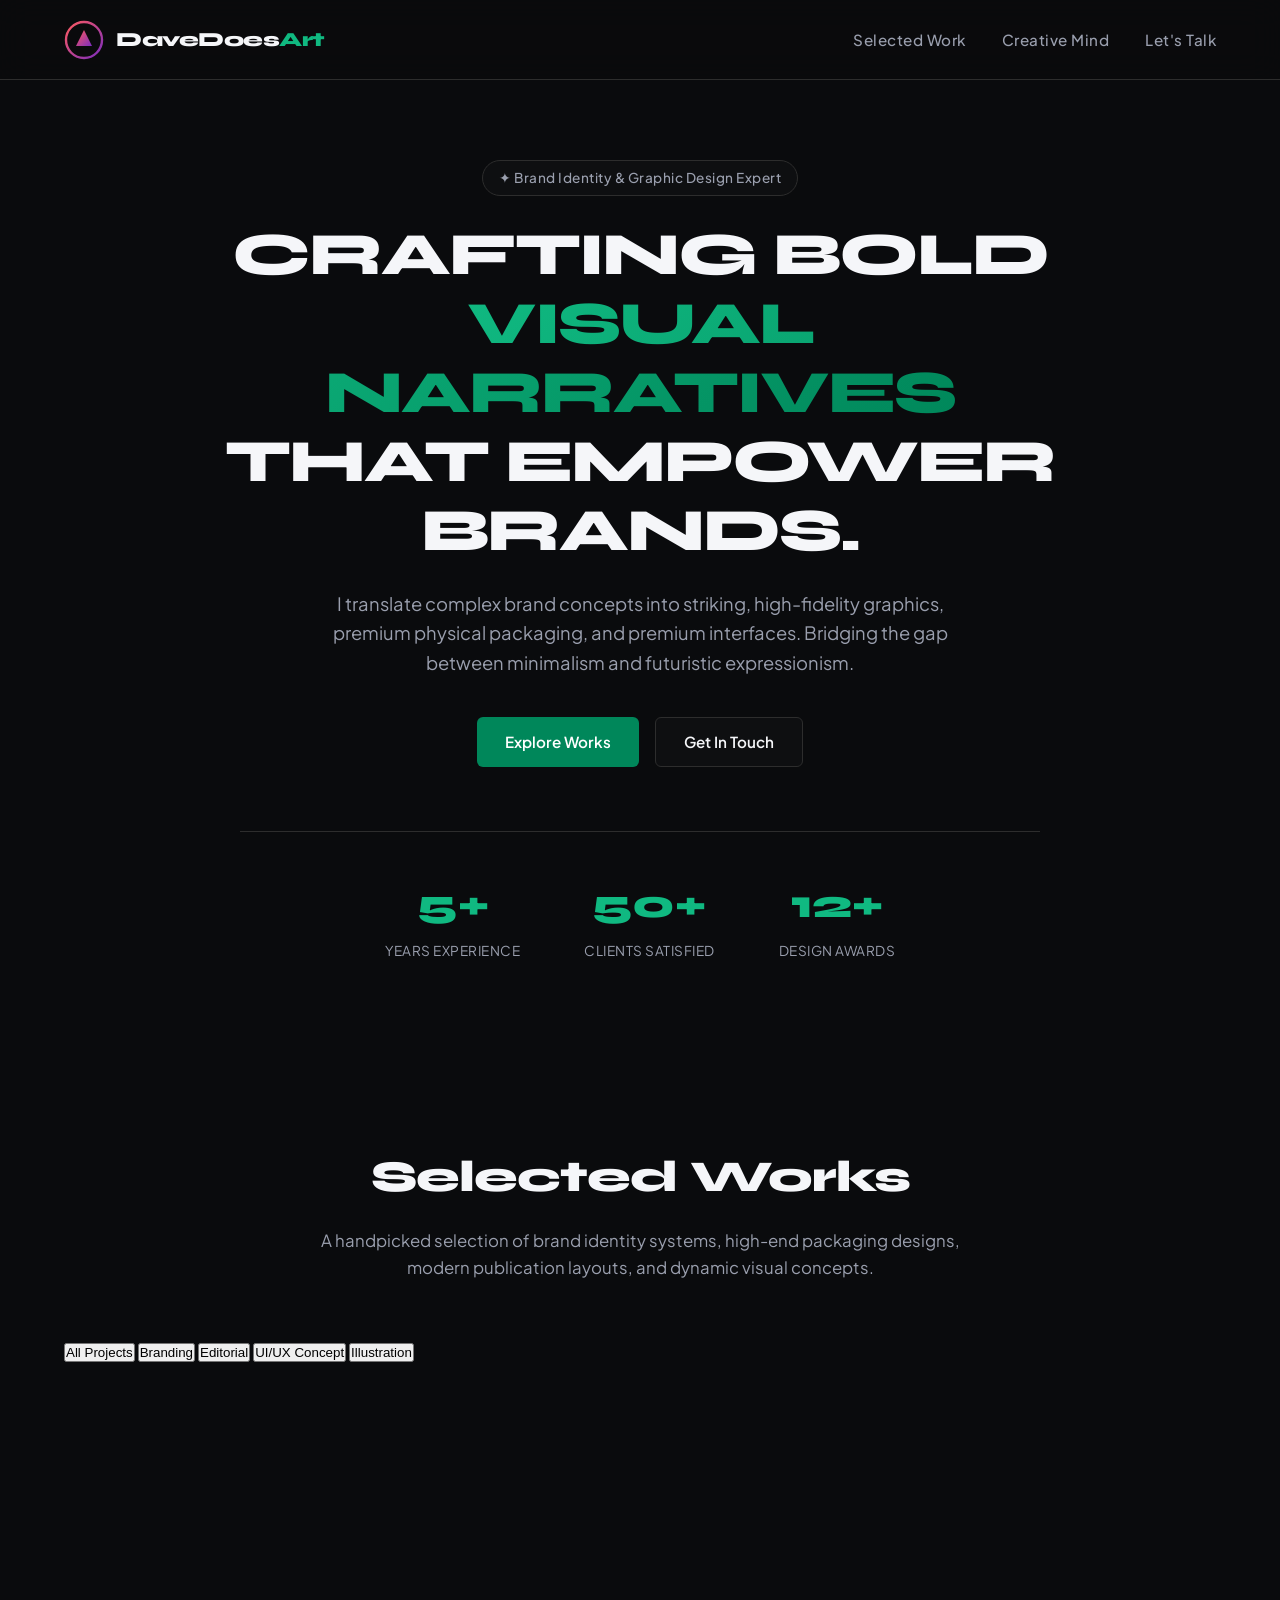
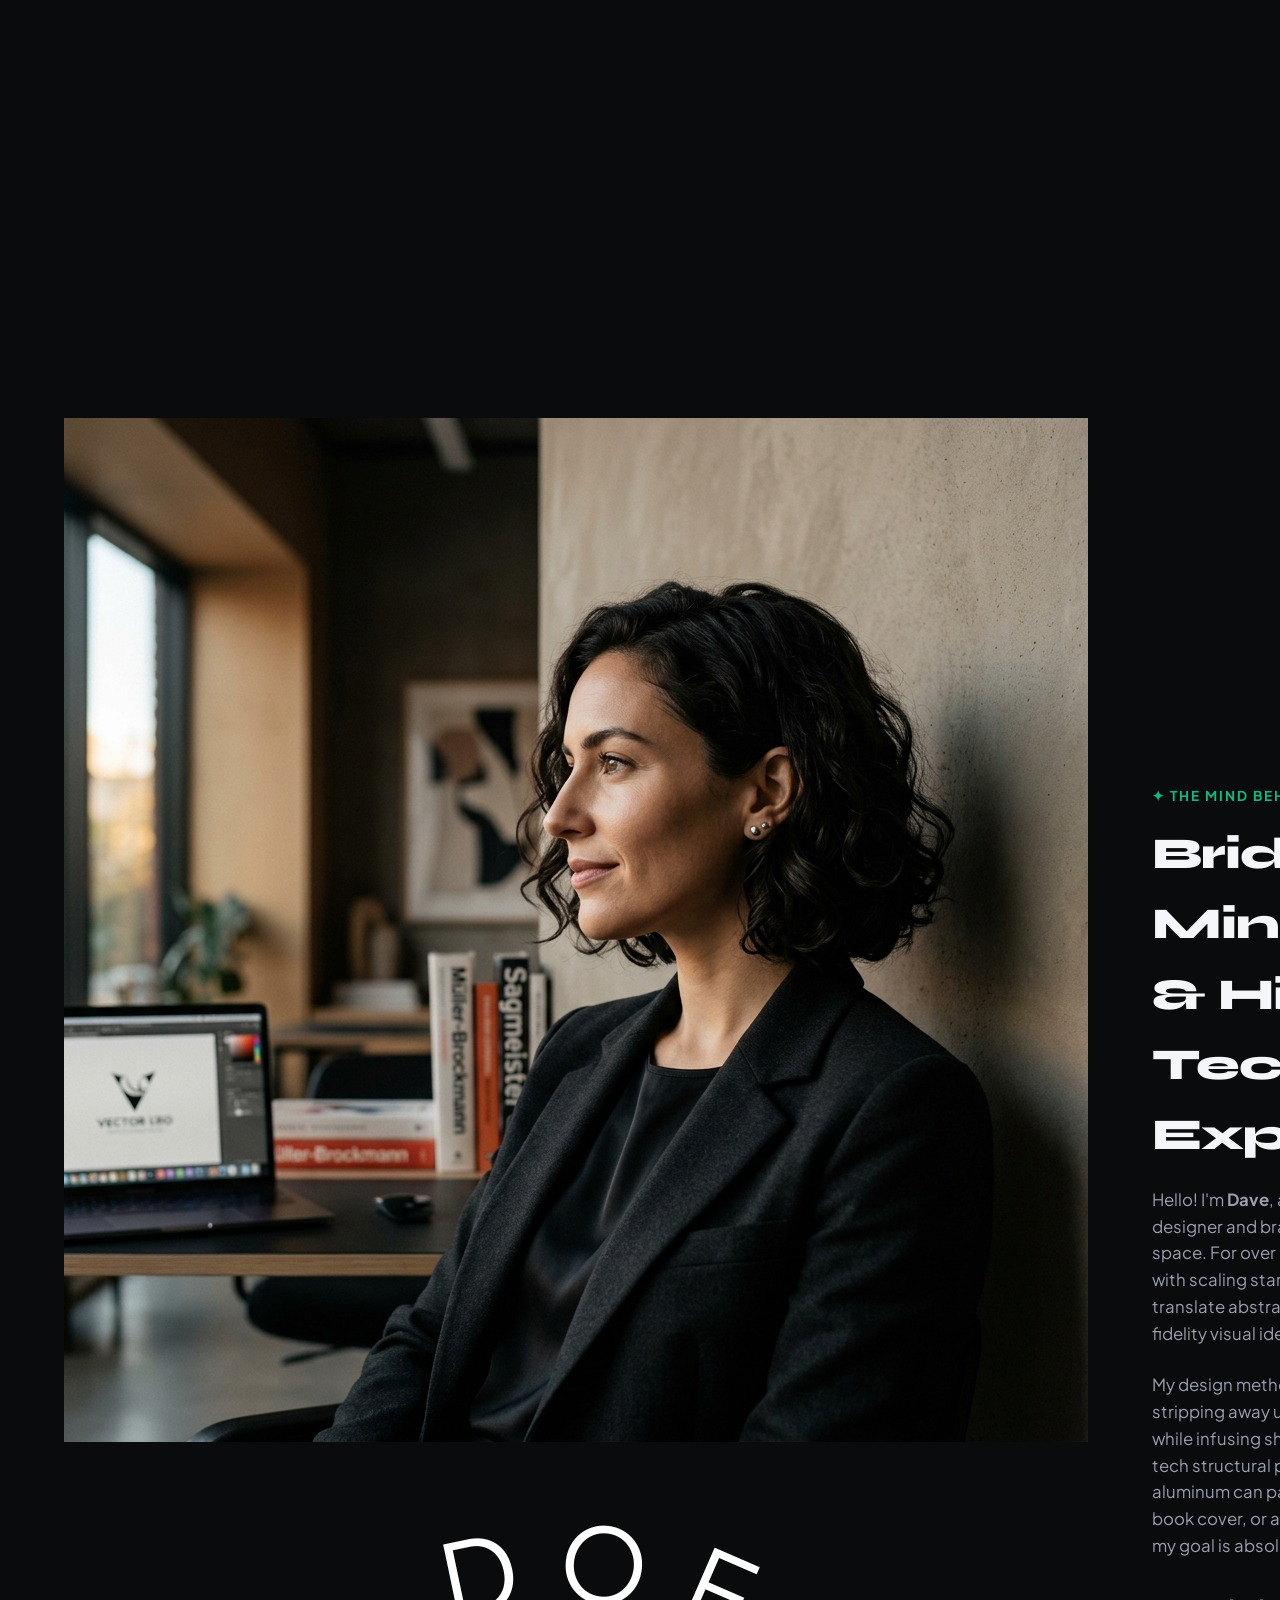
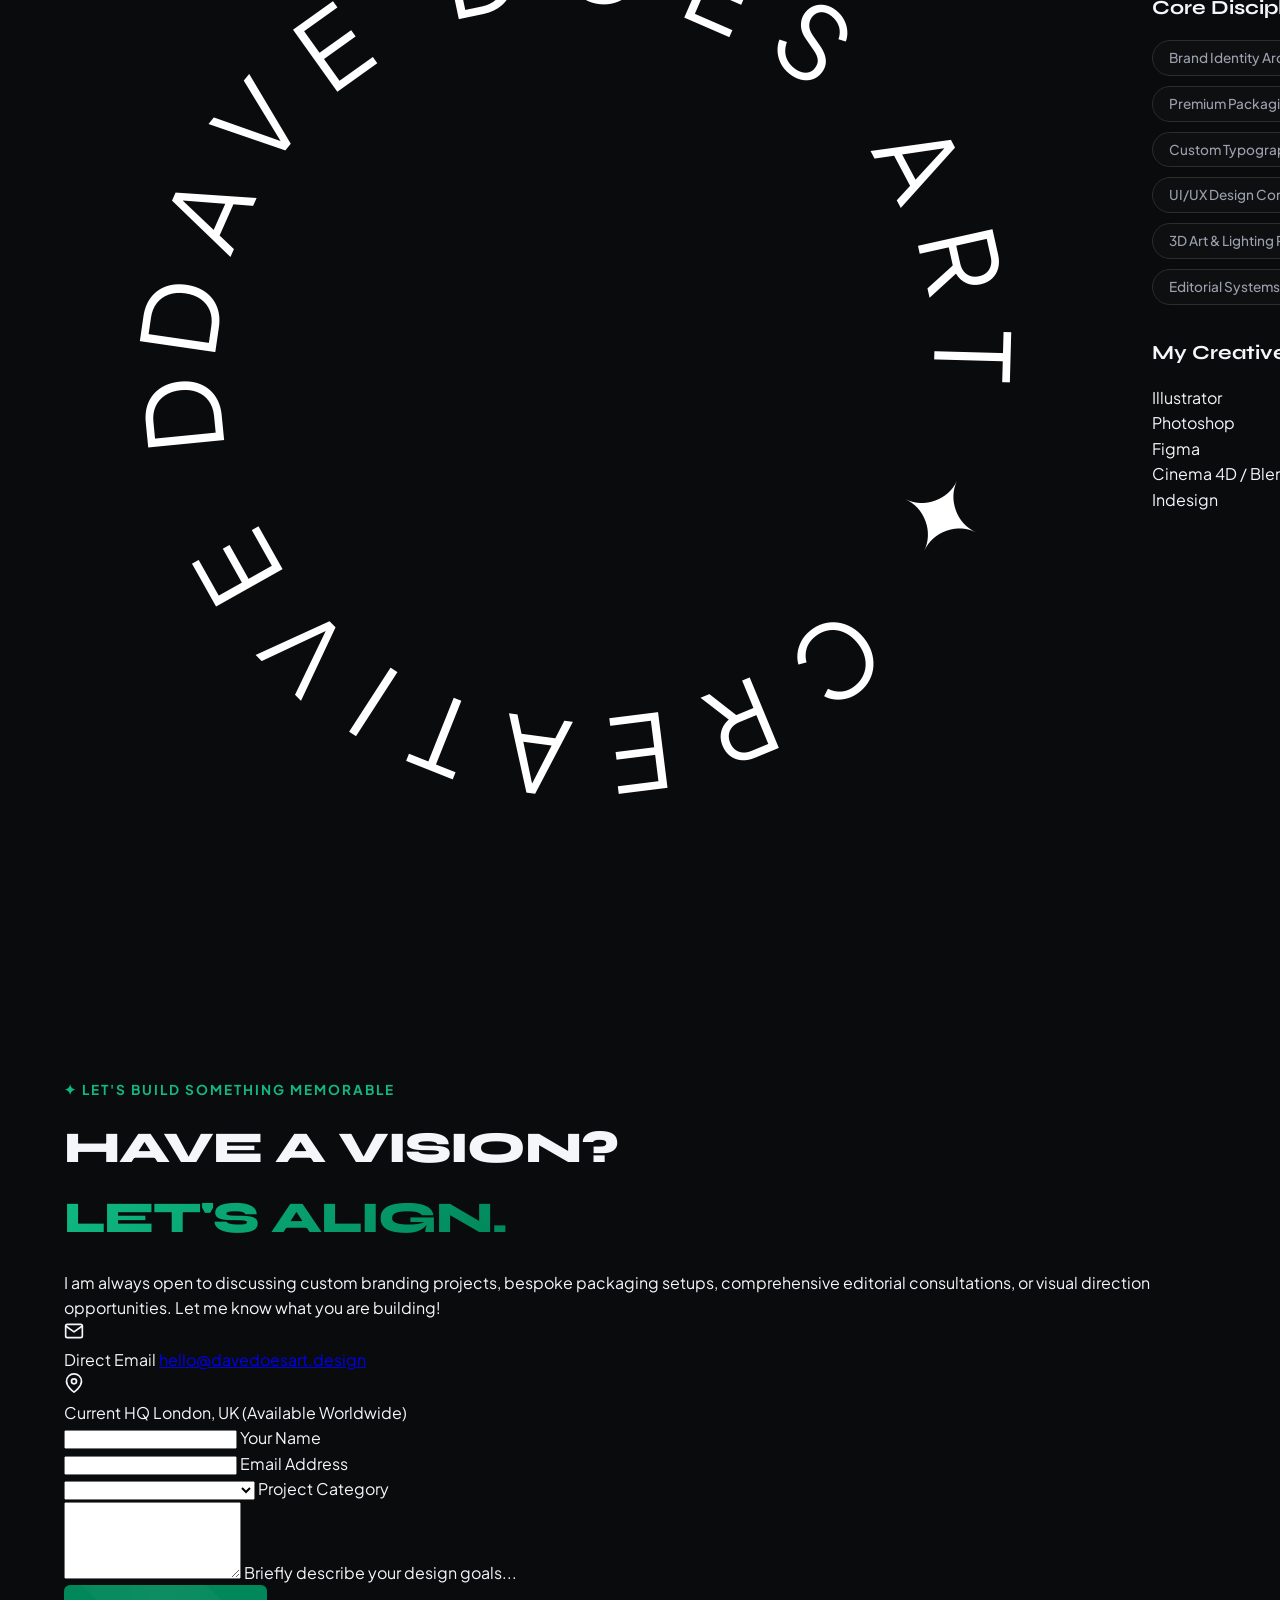
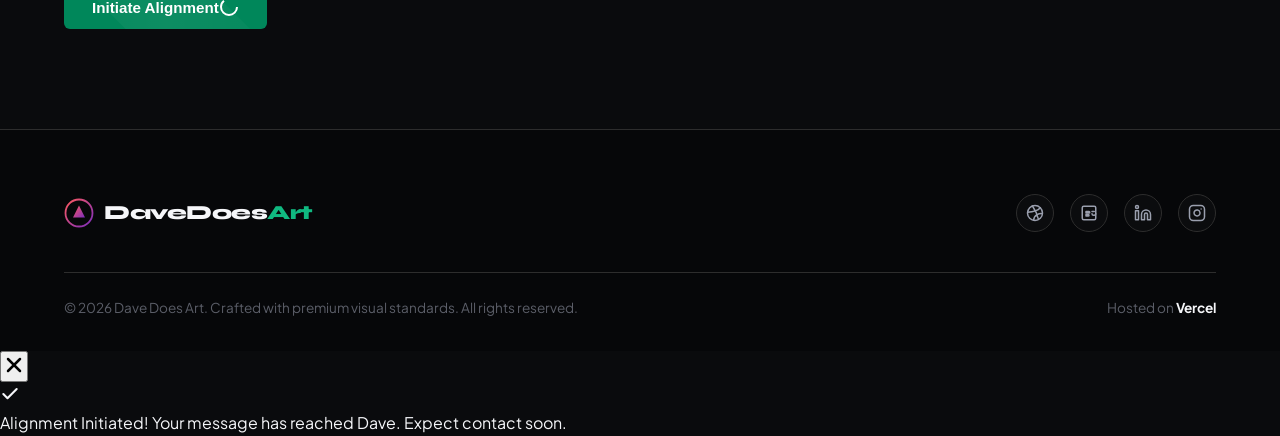
==== commit 83cf1d05: "took out dazzledave and it is only davedoesart now" ====
--- a/index.html
+++ b/index.html
@@ -1,20 +1,17 @@
 <!DOCTYPE html>
 <html lang="en">
-
 <head>
     <meta charset="UTF-8">
     <meta name="viewport" content="width=device-width, initial-scale=1.0">
-    <title>Dazzle Dave | Software Architect & Open Source Engineer</title>
-    <meta name="description"
-        content="Welcome to the portfolio of Dazzle Dave. Specializing in full-stack software architectures, interactive browser tools, systems engineering, and modern developer systems.">
-
+    <title>Dave Does Art | Premium Graphic Design Portfolio & Brand Identity</title>
+    <meta name="description" content="Welcome to the design portfolio of Dave Does Art. Specializing in brand identity, premium packaging, modern editorial systems, UI/UX conceptualization, and immersive visual experiences.">
+    
     <!-- Open Graph / Facebook -->
     <meta property="og:type" content="website">
-    <meta property="og:url" content="https://dazzledave.vercel.app/">
-    <meta property="og:title" content="Dazzle Dave | Software Engineer & Network Technician">
-    <meta property="og:description"
-        content="Specializing in full-stack software architectures, interactive browser tools, systems engineering, and modern developer systems.">
-    <meta property="og:image" content="assets/prism.png">
+    <meta property="og:url" content="https://davedoesart.vercel.app/">
+    <meta property="og:title" content="Dave Does Art | Premium Graphic Design Portfolio">
+    <meta property="og:description" content="Specializing in brand identity, premium packaging, modern editorial systems, and immersive visual experiences.">
+    <meta property="og:image" content="assets/neon_dream.png">
 
     <!-- Favicon -->
     <link rel="icon" type="image/png" href="assets/favicon.png">
@@ -22,42 +19,35 @@
     <!-- Google Fonts -->
     <link rel="preconnect" href="https://fonts.googleapis.com">
     <link rel="preconnect" href="https://fonts.gstatic.com" crossorigin>
-    <link
-        href="https://fonts.googleapis.com/css2?family=Plus+Jakarta+Sans:wght@300;400;500;600;700&family=Syne:wght@700;800&family=Fira+Code:wght@400;500&display=swap"
-        rel="stylesheet">
-
-    <!-- Styling (Dedicated Tech Theme) -->
+    <link href="https://fonts.googleapis.com/css2?family=Plus+Jakarta+Sans:wght@300;400;500;600;700&family=Syne:wght@700;800&display=swap" rel="stylesheet">
+
+    <!-- Styling (Dedicated Graphic Design Theme) -->
     <link rel="stylesheet" href="styles.css">
 </head>
-
 <body>
 
-
-
-    <!-- Tech Grid Subtle Background Overlay -->
-    <div class="tech-grid-overlay"></div>
-
-    <!-- Glowing Accents -->
-    <div class="glow-point glow-green-1"></div>
-    <div class="glow-point glow-green-2"></div>
+    <!-- Ambient Lighting Blobs -->
+    <div class="glow-blob blob-1"></div>
+    <div class="glow-blob blob-2"></div>
+    <div class="glow-blob blob-3"></div>
 
     <!-- Header / Navigation -->
     <header class="main-header">
         <div class="header-container">
-            <a href="#" class="logo-link">
-                <svg class="logo-svg" viewBox="0 0 100 100" width="36" height="36">
+            <a href="#" class="logo-link" id="nav-logo">
+                <svg class="logo-svg" viewBox="0 0 100 100" width="40" height="40">
                     <circle cx="50" cy="50" r="45" fill="none" stroke="url(#logo-grad)" stroke-width="6" />
-                    <rect x="35" y="35" width="30" height="30" fill="url(#logo-grad)" rx="6" />
+                    <polygon points="50,25 70,65 30,65" fill="url(#logo-grad)" />
                     <defs>
                         <linearGradient id="logo-grad" x1="0%" y1="0%" x2="100%" y2="100%">
-                            <stop offset="0%" stop-color="#10b981" />
-                            <stop offset="100%" stop-color="#047857" />
+                            <stop offset="0%" stop-color="#ff5a5f" />
+                            <stop offset="100%" stop-color="#7b2cbf" />
                         </linearGradient>
                     </defs>
                 </svg>
-                <span class="logo-text">Dazzle<span class="highlight-text">Dave</span></span>
+                <span class="logo-text">DaveDoes<span class="highlight-text">Art</span></span>
             </a>
-
+            
             <button class="mobile-menu-toggle" aria-label="Toggle menu" id="menu-toggle">
                 <span class="hamburger-bar"></span>
                 <span class="hamburger-bar"></span>
@@ -66,16 +56,11 @@
 
             <nav class="nav-menu" id="nav-menu">
                 <ul class="nav-list">
-                    <li><a href="#repos" class="nav-link">Repositories</a></li>
-                    <li><a href="#console" class="nav-link">Terminal CLI</a></li>
-                    <li><a href="#about" class="nav-link">Engineering Mind</a></li>
-                    <li><a href="davedoesart.html" class="nav-link nav-highlight">Creative Design</a></li>
+                    <li><a href="#work" class="nav-link">Selected Work</a></li>
+                    <li><a href="#about" class="nav-link">Creative Mind</a></li>
+                    <li><a href="#contact" class="nav-link">Let's Talk</a></li>
                 </ul>
             </nav>
-
-            <div class="header-cta d-none-mobile">
-                <a href="davedoesart.html" class="btn btn-nav btn-glow">View Artworks</a>
-            </div>
         </div>
     </header>
 
@@ -84,193 +69,176 @@
         <section class="hero-section" id="hero">
             <div class="container hero-container">
                 <div class="hero-tagline-wrap reveal-on-scroll">
-                    <span class="hero-tagline-pill">✦ Systems Architect & Open Source Developer</span>
+                    <span class="hero-tagline-pill">✦ Brand Identity & Graphic Design Expert</span>
                 </div>
                 <h1 class="hero-title reveal-on-scroll delay-1">
-                    CRAFTING ROBUST <br>
-                    <span class="text-gradient">DIGITAL SYSTEMS</span> <br>
-                    & MODERN WEB TOOLS.
+                    CRAFTING BOLD <br>
+                    <span class="text-gradient">VISUAL NARRATIVES</span> <br>
+                    THAT EMPOWER BRANDS.
                 </h1>
                 <p class="hero-subtitle reveal-on-scroll delay-2">
-                    Specializing in robust backend systems, performance optimization, elegant web developer tools, and
-                    intuitive interface architectures. Bridging clean POSIX code with modern responsive systems.
+                    I translate complex brand concepts into striking, high-fidelity graphics, premium physical packaging, and premium interfaces. Bridging the gap between minimalism and futuristic expressionism.
                 </p>
                 <div class="hero-actions reveal-on-scroll delay-3">
-                    <a href="#console" class="btn btn-primary">Terminal Console</a>
-                    <a href="davedoesart.html" class="btn btn-secondary">Creative Artworks</a>
-                </div>
-
-                <!-- Stat Grid -->
+                    <a href="#work" class="btn btn-primary">Explore Works</a>
+                    <a href="#contact" class="btn btn-secondary">Get In Touch</a>
+                </div>
+                
+                <!-- Stat Badges -->
                 <div class="hero-stats reveal-on-scroll delay-4">
                     <div class="stat-card">
-                        <div class="stat-number">12k+</div>
-                        <div class="stat-label">GitHub Contributions</div>
+                        <div class="stat-number">5+</div>
+                        <div class="stat-label">Years Experience</div>
                     </div>
                     <div class="stat-card">
-                        <div class="stat-number">40+</div>
-                        <div class="stat-label">Open Source Repos</div>
+                        <div class="stat-number">50+</div>
+                        <div class="stat-label">Clients Satisfied</div>
                     </div>
                     <div class="stat-card">
-                        <div class="stat-number">100%</div>
-                        <div class="stat-label">Code Coverage</div>
+                        <div class="stat-number">12+</div>
+                        <div class="stat-label">Design Awards</div>
                     </div>
                 </div>
             </div>
         </section>
 
-        <!-- Selected Code Repositories Section -->
-        <section class="work-section" id="repos">
+        <!-- Selected Work / Grid Section -->
+        <section class="work-section" id="work">
             <div class="container">
                 <div class="section-header reveal-on-scroll">
-                    <h2 class="section-title">Selected Repositories</h2>
-                    <p class="section-subtitle">A collection of custom libraries, systems, and open-source applications
-                        built with high standards of optimization.</p>
-                </div>
-
-                <!-- GitHub-style Repository Grid -->
-                <div class="repo-grid reveal-on-scroll delay-1" id="repo-grid">
-
-                    <!-- Repo 1: dazzle-db -->
-                    <div class="repo-card">
-                        <div class="repo-header">
-                            <svg viewBox="0 0 24 24" class="repo-icon" width="18" height="18" stroke="currentColor"
-                                stroke-width="2" fill="none">
-                                <path d="M22 19a2 2 0 0 1-2 2H4a2 2 0 0 1-2-2V5a2 2 0 0 1 2-2h5l2 3h9a2 2 0 0 1 2 2z">
-                                </path>
-                            </svg>
-                            <a href="#" class="repo-name">dazzle-db</a>
-                            <span class="repo-visibility">Public</span>
-                        </div>
-                        <p class="repo-desc">A highly optimized, transactional embedded key-value store in Go
-                            implementing prefix compression and MVCC.</p>
-                        <div class="repo-footer">
-                            <span class="repo-lang"><span class="lang-color lang-go"></span>Go</span>
-                            <span class="repo-meta-item">
-                                <svg viewBox="0 0 24 24" width="14" height="14" fill="currentColor">
-                                    <polygon
-                                        points="12 2 15.09 8.26 22 9.27 17 14.14 18.18 21.02 12 17.77 5.82 21.02 7 14.14 2 9.27 8.91 8.26 12 2">
-                                    </polygon>
-                                </svg>
-                                342
-                            </span>
-                            <span class="repo-meta-item">
-                                <svg viewBox="0 0 24 24" width="14" height="14" fill="none" stroke="currentColor"
-                                    stroke-width="2" stroke-linecap="round" stroke-linejoin="round">
-                                    <line x1="6" y1="3" x2="6" y2="15"></line>
-                                    <circle cx="18" cy="6" r="3"></circle>
-                                    <circle cx="6" cy="18" r="3"></circle>
-                                    <path d="M18 9a9 9 0 0 1-9 9"></path>
-                                </svg>
-                                48
-                            </span>
-                        </div>
-                    </div>
-
-                    <!-- Repo 2: reactor-ui -->
-                    <div class="repo-card">
-                        <div class="repo-header">
-                            <svg viewBox="0 0 24 24" class="repo-icon" width="18" height="18" stroke="currentColor"
-                                stroke-width="2" fill="none">
-                                <path d="M22 19a2 2 0 0 1-2 2H4a2 2 0 0 1-2-2V5a2 2 0 0 1 2-2h5l2 3h9a2 2 0 0 1 2 2z">
-                                </path>
-                            </svg>
-                            <a href="#" class="repo-name">reactor-ui</a>
-                            <span class="repo-visibility">Public</span>
-                        </div>
-                        <p class="repo-desc">Hardware-accelerated reactive styling layout engine compiling fluid custom
-                            interfaces to WebGL viewports.</p>
-                        <div class="repo-footer">
-                            <span class="repo-lang"><span class="lang-color lang-ts"></span>TypeScript</span>
-                            <span class="repo-meta-item">
-                                <svg viewBox="0 0 24 24" width="14" height="14" fill="currentColor">
-                                    <polygon
-                                        points="12 2 15.09 8.26 22 9.27 17 14.14 18.18 21.02 12 17.77 5.82 21.02 7 14.14 2 9.27 8.91 8.26 12 2">
-                                    </polygon>
-                                </svg>
-                                784
-                            </span>
-                            <span class="repo-meta-item">
-                                <svg viewBox="0 0 24 24" width="14" height="14" fill="none" stroke="currentColor"
-                                    stroke-width="2" stroke-linecap="round" stroke-linejoin="round">
-                                    <line x1="6" y1="3" x2="6" y2="15"></line>
-                                    <circle cx="18" cy="6" r="3"></circle>
-                                    <circle cx="6" cy="18" r="3"></circle>
-                                    <path d="M18 9a9 9 0 0 1-9 9"></path>
-                                </svg>
-                                92
-                            </span>
-                        </div>
-                    </div>
-
-                    <!-- Repo 3: vercel-clean-routes -->
-                    <div class="repo-card">
-                        <div class="repo-header">
-                            <svg viewBox="0 0 24 24" class="repo-icon" width="18" height="18" stroke="currentColor"
-                                stroke-width="2" fill="none">
-                                <path d="M22 19a2 2 0 0 1-2 2H4a2 2 0 0 1-2-2V5a2 2 0 0 1 2-2h5l2 3h9a2 2 0 0 1 2 2z">
-                                </path>
-                            </svg>
-                            <a href="#" class="repo-name">clean-routes</a>
-                            <span class="repo-visibility">Public</span>
-                        </div>
-                        <p class="repo-desc">Minimalist CLI utility to inspect, map, and compile clean security headers
-                            and redirection trees on Vercel hosts.</p>
-                        <div class="repo-footer">
-                            <span class="repo-lang"><span class="lang-color lang-rust"></span>Rust</span>
-                            <span class="repo-meta-item">
-                                <svg viewBox="0 0 24 24" width="14" height="14" fill="currentColor">
-                                    <polygon
-                                        points="12 2 15.09 8.26 22 9.27 17 14.14 18.18 21.02 12 17.77 5.82 21.02 7 14.14 2 9.27 8.91 8.26 12 2">
-                                    </polygon>
-                                </svg>
-                                198
-                            </span>
-                            <span class="repo-meta-item">
-                                <svg viewBox="0 0 24 24" width="14" height="14" fill="none" stroke="currentColor"
-                                    stroke-width="2" stroke-linecap="round" stroke-linejoin="round">
-                                    <line x1="6" y1="3" x2="6" y2="15"></line>
-                                    <circle cx="18" cy="6" r="3"></circle>
-                                    <circle cx="6" cy="18" r="3"></circle>
-                                    <path d="M18 9a9 9 0 0 1-9 9"></path>
-                                </svg>
-                                14
-                            </span>
-                        </div>
-                    </div>
-
-                    <!-- Repo 4: aurora-os -->
-                    <div class="repo-card">
-                        <div class="repo-header">
-                            <svg viewBox="0 0 24 24" class="repo-icon" width="18" height="18" stroke="currentColor"
-                                stroke-width="2" fill="none">
-                                <path d="M22 19a2 2 0 0 1-2 2H4a2 2 0 0 1-2-2V5a2 2 0 0 1 2-2h5l2 3h9a2 2 0 0 1 2 2z">
-                                </path>
-                            </svg>
-                            <a href="#" class="repo-name">aurora-os</a>
-                            <span class="repo-visibility">Public</span>
-                        </div>
-                        <p class="repo-desc">An educational POSIX-compliant microkernel simulation mapping thread pools
-                            and custom process controllers.</p>
-                        <div class="repo-footer">
-                            <span class="repo-lang"><span class="lang-color lang-c"></span>C++</span>
-                            <span class="repo-meta-item">
-                                <svg viewBox="0 0 24 24" width="14" height="14" fill="currentColor">
-                                    <polygon
-                                        points="12 2 15.09 8.26 22 9.27 17 14.14 18.18 21.02 12 17.77 5.82 21.02 7 14.14 2 9.27 8.91 8.26 12 2">
-                                    </polygon>
-                                </svg>
-                                512
-                            </span>
-                            <span class="repo-meta-item">
-                                <svg viewBox="0 0 24 24" width="14" height="14" fill="none" stroke="currentColor"
-                                    stroke-width="2" stroke-linecap="round" stroke-linejoin="round">
-                                    <line x1="6" y1="3" x2="6" y2="15"></line>
-                                    <circle cx="18" cy="6" r="3"></circle>
-                                    <circle cx="6" cy="18" r="3"></circle>
-                                    <path d="M18 9a9 9 0 0 1-9 9"></path>
-                                </svg>
-                                32
-                            </span>
+                    <h2 class="section-title">Selected Works</h2>
+                    <p class="section-subtitle">A handpicked selection of brand identity systems, high-end packaging designs, modern publication layouts, and dynamic visual concepts.</p>
+                </div>
+
+                <!-- Filter Controls -->
+                <div class="filter-controls reveal-on-scroll delay-1" id="filter-controls">
+                    <button class="filter-btn active" data-filter="all">All Projects</button>
+                    <button class="filter-btn" data-filter="branding">Branding</button>
+                    <button class="filter-btn" data-filter="editorial">Editorial</button>
+                    <button class="filter-btn" data-filter="uiux">UI/UX Concept</button>
+                    <button class="filter-btn" data-filter="illustration">Illustration</button>
+                </div>
+
+                <!-- Grid -->
+                <div class="portfolio-grid reveal-on-scroll delay-2" id="portfolio-grid">
+                    
+                    <!-- Card 1: Neon Dream -->
+                    <div class="portfolio-card" data-category="branding" data-id="neon-dream">
+                        <div class="card-media">
+                            <img src="assets/neon_dream.png" alt="Neon Dream Packaging Design" loading="lazy">
+                            <div class="card-overlay">
+                                <span class="view-project-btn">
+                                    <svg viewBox="0 0 24 24" width="24" height="24" stroke="currentColor" stroke-width="2.5" fill="none" stroke-linecap="round" stroke-linejoin="round">
+                                        <line x1="5" y1="12" x2="19" y2="12"></line>
+                                        <polyline points="12 5 19 12 12 19"></polyline>
+                                    </svg>
+                                </span>
+                            </div>
+                        </div>
+                        <div class="card-info">
+                            <span class="project-tag tag-branding">Branding & Packaging</span>
+                            <h3 class="project-title">Neon Dream Energy</h3>
+                            <p class="project-summary">Futuristic cyberpunk brand identity and vibrant aluminum packaging system.</p>
+                        </div>
+                    </div>
+
+                    <!-- Card 2: Ethereal Book -->
+                    <div class="portfolio-card" data-category="editorial" data-id="ethereal">
+                        <div class="card-media">
+                            <img src="assets/ethereal.png" alt="Ethereal Editorial Book Cover" loading="lazy">
+                            <div class="card-overlay">
+                                <span class="view-project-btn">
+                                    <svg viewBox="0 0 24 24" width="24" height="24" stroke="currentColor" stroke-width="2.5" fill="none" stroke-linecap="round" stroke-linejoin="round">
+                                        <line x1="5" y1="12" x2="19" y2="12"></line>
+                                        <polyline points="12 5 19 12 12 19"></polyline>
+                                    </svg>
+                                </span>
+                            </div>
+                        </div>
+                        <div class="card-info">
+                            <span class="project-tag tag-editorial">Editorial Design</span>
+                            <h3 class="project-title">Ethereal Anthology</h3>
+                            <p class="project-summary">Minimalist, premium typography layout and custom cover for a poetry collection.</p>
+                        </div>
+                    </div>
+
+                    <!-- Card 3: Symmetry Stationery -->
+                    <div class="portfolio-card" data-category="branding" data-id="symmetry">
+                        <div class="card-media">
+                            <img src="assets/symmetry.png" alt="Symmetry Branding stationery" loading="lazy">
+                            <div class="card-overlay">
+                                <span class="view-project-btn">
+                                    <svg viewBox="0 0 24 24" width="24" height="24" stroke="currentColor" stroke-width="2.5" fill="none" stroke-linecap="round" stroke-linejoin="round">
+                                        <line x1="5" y1="12" x2="19" y2="12"></line>
+                                        <polyline points="12 5 19 12 12 19"></polyline>
+                                    </svg>
+                                </span>
+                            </div>
+                        </div>
+                        <div class="card-info">
+                            <span class="project-tag tag-branding">Brand Identity</span>
+                            <h3 class="project-title">Symmetry Architects</h3>
+                            <p class="project-summary">Monochrome, geometric identity system featuring custom blind debossing and grid paper layout.</p>
+                        </div>
+                    </div>
+
+                    <!-- Card 4: Prism UI -->
+                    <div class="portfolio-card" data-category="uiux" data-id="prism">
+                        <div class="card-media">
+                            <img src="assets/prism.png" alt="Prism Mobile UI Dashboard" loading="lazy">
+                            <div class="card-overlay">
+                                <span class="view-project-btn">
+                                    <svg viewBox="0 0 24 24" width="24" height="24" stroke="currentColor" stroke-width="2.5" fill="none" stroke-linecap="round" stroke-linejoin="round">
+                                        <line x1="5" y1="12" x2="19" y2="12"></line>
+                                        <polyline points="12 5 19 12 12 19"></polyline>
+                                    </svg>
+                                </span>
+                            </div>
+                        </div>
+                        <div class="card-info">
+                            <span class="project-tag tag-uiux">UI/UX Concept</span>
+                            <h3 class="project-title">Prism Interface</h3>
+                            <p class="project-summary">Glassmorphism dashboard layout built with rich gradients and futuristic dark themes.</p>
+                        </div>
+                    </div>
+
+                    <!-- Card 5: Bloom Skincare -->
+                    <div class="portfolio-card" data-category="branding" data-id="bloom">
+                        <div class="card-media">
+                            <img src="assets/bloom.png" alt="Bloom Skincare Cosmetics" loading="lazy">
+                            <div class="card-overlay">
+                                <span class="view-project-btn">
+                                    <svg viewBox="0 0 24 24" width="24" height="24" stroke="currentColor" stroke-width="2.5" fill="none" stroke-linecap="round" stroke-linejoin="round">
+                                        <line x1="5" y1="12" x2="19" y2="12"></line>
+                                        <polyline points="12 5 19 12 12 19"></polyline>
+                                    </svg>
+                                </span>
+                            </div>
+                        </div>
+                        <div class="card-info">
+                            <span class="project-tag tag-branding">Packaging Design</span>
+                            <h3 class="project-title">Bloom Cosmetics</h3>
+                            <p class="project-summary">Organic premium glass packaging featuring minimal layout and elegant botanical accents.</p>
+                        </div>
+                    </div>
+
+                    <!-- Card 6: Spectrum Art -->
+                    <div class="portfolio-card" data-category="illustration" data-id="spectrum">
+                        <div class="card-media">
+                            <img src="assets/spectrum.png" alt="Spectrum 3D Abstract Illustration" loading="lazy">
+                            <div class="card-overlay">
+                                <span class="view-project-btn">
+                                    <svg viewBox="0 0 24 24" width="24" height="24" stroke="currentColor" stroke-width="2.5" fill="none" stroke-linecap="round" stroke-linejoin="round">
+                                        <line x1="5" y1="12" x2="19" y2="12"></line>
+                                        <polyline points="12 5 19 12 12 19"></polyline>
+                                    </svg>
+                                </span>
+                            </div>
+                        </div>
+                        <div class="card-info">
+                            <span class="project-tag tag-illustration">3D Illustration</span>
+                            <h3 class="project-title">Spectrum Liquid</h3>
+                            <p class="project-summary">Vibrant, organic liquid chrome sculptures modeling complex metallic light refraction.</p>
                         </div>
                     </div>
 
@@ -278,96 +246,152 @@
             </div>
         </section>
 
-        <!-- Interactive Terminal CLI Console Section -->
-        <section class="console-section" id="console">
-            <div class="container">
-                <div class="section-header reveal-on-scroll">
-                    <span class="section-indicator">✦ Interactive Exploration</span>
-                    <h2 class="section-title">Developer System Console</h2>
-                    <p class="section-subtitle">Interact with Dazzle Dave's operating profile in real-time. Type
-                        system-level instructions below.</p>
-                </div>
-
-                <!-- Linux Shell Simulator -->
-                <div class="terminal-window reveal-on-scroll delay-1">
-                    <div class="terminal-titlebar">
-                        <div class="term-buttons">
-                            <span class="term-dot close"></span>
-                            <span class="term-dot minimize"></span>
-                            <span class="term-dot maximize"></span>
-                        </div>
-                        <div class="term-title">guest@dazzledave.design:~</div>
-                    </div>
-
-                    <div class="terminal-body" id="terminal-body">
-                        <div class="terminal-line system-msg">DazzleDave OS Kernel v2.6.0 (TTY1)</div>
-                        <div class="terminal-line system-msg">Initializing connection protocol... Done.</div>
-                        <div class="terminal-line system-msg">Type <span class="term-hl">help</span> to list available
-                            commands and inspect developer status.</div>
-
-                        <!-- Appended dynamic terminal lines go here -->
-
-                        <div class="terminal-input-row" id="input-row">
-                            <span class="terminal-prompt">guest@dazzledave:~$</span>
-                            <input type="text" id="terminal-input" autofocus autocomplete="off" spellcheck="false"
-                                placeholder="Type here...">
-                        </div>
-                    </div>
-                </div>
-            </div>
-        </section>
-
-        <!-- Tech Stack & About Section -->
+        <!-- About Section -->
         <section class="about-section" id="about">
             <div class="container">
                 <div class="about-grid">
-                    <div class="about-text-column reveal-on-scroll">
-                        <span class="section-indicator">✦ Engineering Philosophy</span>
-                        <h2 class="section-title">Striking the Balance of Form and Performance</h2>
+                    <div class="about-image-column reveal-on-scroll">
+                        <div class="about-img-frame">
+                            <img src="assets/profile.png" alt="Dave Portrait" class="profile-img">
+                            <div class="frame-border"></div>
+                            <div class="badge-creative">
+                                <svg viewBox="0 0 100 100" class="badge-rotating-text">
+                                    <path id="circlePath" d="M 50,50 m -35,0 a 35,35 0 1,1 70,0 a 35,35 0 1,1 -70,0" fill="none" />
+                                    <text fill="#ffffff" font-size="10" font-family="'Plus Jakarta Sans', sans-serif" letter-spacing="3">
+                                        <textPath href="#circlePath">DAVE DOES ART ✦ CREATIVE DIRECTOR ✦</textPath>
+                                    </text>
+                                </svg>
+                            </div>
+                        </div>
+                    </div>
+                    <div class="about-text-column reveal-on-scroll delay-1">
+                        <span class="section-indicator">✦ The Mind Behind the Art</span>
+                        <h2 class="section-title">Bridging Minimalism & High-Tech Expression</h2>
                         <p class="about-bio">
-                            I am <strong>Dave</strong>, a multi-disciplinary software engineer specializing in core
-                            systems development, frontend runtime optimization, and developer productivity tooling. I
-                            design products with a clean systems philosophy: writing highly compact code that maximizes
-                            CPU throughput and keeps DOM painting costs extremely low.
+                            Hello! I'm <strong>Dave</strong>, a multi-disciplinary graphic designer and brand architect based in the digital space. For over half a decade, I've collaborated with scaling startups and luxury brands to translate abstract missions into timeless, high-fidelity visual identity systems.
                         </p>
                         <p class="about-bio">
-                            I have built responsive databases in Go, modular WebGL layout frameworks, and
-                            standard-compliant POSIX simulators. I treat computer science as both a rigorous discipline
-                            and an open design canvas.
+                            My design methodology centers on a balance: stripping away unnecessary noise (minimalism) while infusing sharp, modern, futuristic, and high-tech structural properties. Whether crafting an aluminum can packaging set, a premium textured book cover, or an immersive interactive interface, my goal is absolute visual storytelling excellence.
                         </p>
-
-                        <h3 class="expertise-title">Specializations & Stack</h3>
+                        
+                        <h3 class="expertise-title">Core Disciplines</h3>
                         <div class="expertise-tags">
-                            <span class="exp-tag">Go (Golang)</span>
-                            <span class="exp-tag">TypeScript / JS</span>
-                            <span class="exp-tag">Rust</span>
-                            <span class="exp-tag">C++ / POSIX API</span>
-                            <span class="exp-tag">React / Next.js Frameworks</span>
-                            <span class="exp-tag">Database Optimization (SQL/KV)</span>
-                            <span class="exp-tag">WebGL / Canvas Runtime</span>
-                            <span class="exp-tag">Vercel & Docker Architectures</span>
-                        </div>
-                    </div>
-
-                    <div class="about-terminal-visual reveal-on-scroll delay-1">
-                        <div class="visual-stack-box">
-                            <div class="stack-node active">
-                                <span class="node-icon"></span>
-                                <span class="node-label">Go System Architecture</span>
-                            </div>
-                            <div class="stack-node active">
-                                <span class="node-icon"></span>
-                                <span class="node-label">TypeScript Framework Engine</span>
-                            </div>
-                            <div class="stack-node">
-                                <span class="node-icon"></span>
-                                <span class="node-label">Docker Microservice Registry</span>
-                            </div>
-                            <div class="stack-node">
-                                <span class="node-icon"></span>
-                                <span class="node-label">PostgreSQL Transaction Coordinator</span>
-                            </div>
-                        </div>
+                            <span class="exp-tag">Brand Identity Architecture</span>
+                            <span class="exp-tag">Premium Packaging Layouts</span>
+                            <span class="exp-tag">Custom Typography Layout</span>
+                            <span class="exp-tag">UI/UX Design Conceptualization</span>
+                            <span class="exp-tag">3D Art & Lighting Refraction</span>
+                            <span class="exp-tag">Editorial Systems & Layouts</span>
+                        </div>
+
+                        <h3 class="expertise-title mt-4">My Creative Arsenal</h3>
+                        <div class="tools-grid">
+                            <div class="tool-item">
+                                <span class="tool-glow glow-pink"></span>
+                                <span class="tool-name">Illustrator</span>
+                            </div>
+                            <div class="tool-item">
+                                <span class="tool-glow glow-purple"></span>
+                                <span class="tool-name">Photoshop</span>
+                            </div>
+                            <div class="tool-item">
+                                <span class="tool-glow glow-blue"></span>
+                                <span class="tool-name">Figma</span>
+                            </div>
+                            <div class="tool-item">
+                                <span class="tool-glow glow-coral"></span>
+                                <span class="tool-name">Cinema 4D / Blender</span>
+                            </div>
+                            <div class="tool-item">
+                                <span class="tool-glow glow-yellow"></span>
+                                <span class="tool-name">Indesign</span>
+                            </div>
+                        </div>
+                    </div>
+                </div>
+            </div>
+        </section>
+
+        <!-- Contact Section -->
+        <section class="contact-section" id="contact">
+            <div class="container">
+                <div class="contact-grid">
+                    <div class="contact-info-column reveal-on-scroll">
+                        <span class="section-indicator">✦ Let's Build Something Memorable</span>
+                        <h2 class="section-title text-left">HAVE A VISION?<br><span class="text-gradient">LET'S ALIGN.</span></h2>
+                        <p class="contact-text">
+                            I am always open to discussing custom branding projects, bespoke packaging setups, comprehensive editorial consultations, or visual direction opportunities. Let me know what you are building!
+                        </p>
+                        
+                        <div class="contact-details">
+                            <div class="detail-item">
+                                <div class="detail-icon">
+                                    <svg viewBox="0 0 24 24" width="20" height="20" stroke="currentColor" stroke-width="2" fill="none" stroke-linecap="round" stroke-linejoin="round">
+                                        <path d="M4 4h16c1.1 0 2 .9 2 2v12c0 1.1-.9 2-2 2H4c-1.1 0-2-.9-2-2V6c0-1.1.9-2 2-2z"></path>
+                                        <polyline points="22,6 12,13 2,6"></polyline>
+                                    </svg>
+                                </div>
+                                <div class="detail-content">
+                                    <span class="detail-label">Direct Email</span>
+                                    <a href="mailto:hello@davedoesart.design" class="detail-link">hello@davedoesart.design</a>
+                                </div>
+                            </div>
+                            <div class="detail-item">
+                                <div class="detail-icon">
+                                    <svg viewBox="0 0 24 24" width="20" height="20" stroke="currentColor" stroke-width="2" fill="none" stroke-linecap="round" stroke-linejoin="round">
+                                        <path d="M21 10c0 7-9 13-9 13s-9-6-9-13a9 9 0 0 1 18 0z"></path>
+                                        <circle cx="12" cy="10" r="3"></circle>
+                                    </svg>
+                                </div>
+                                <div class="detail-content">
+                                    <span class="detail-label">Current HQ</span>
+                                    <span class="detail-link">London, UK (Available Worldwide)</span>
+                                </div>
+                            </div>
+                        </div>
+                    </div>
+                    <div class="contact-form-column reveal-on-scroll delay-1">
+                        <form id="contact-form" class="interactive-form">
+                            <div class="form-row-2">
+                                <div class="input-group">
+                                    <input type="text" id="form-name" required placeholder=" ">
+                                    <label for="form-name">Your Name</label>
+                                    <span class="focus-line"></span>
+                                </div>
+                                <div class="input-group">
+                                    <input type="email" id="form-email" required placeholder=" ">
+                                    <label for="form-email">Email Address</label>
+                                    <span class="focus-line"></span>
+                                </div>
+                            </div>
+                            
+                            <div class="input-group">
+                                <select id="form-project-type" required>
+                                    <option value="" disabled selected hidden></option>
+                                    <option value="Branding">Brand Identity Architecture</option>
+                                    <option value="Packaging">Premium Product Packaging</option>
+                                    <option value="Editorial">Editorial Publication System</option>
+                                    <option value="UIUX">UI/UX Interface Design</option>
+                                    <option value="Illustration">3D Graphics & Art Direction</option>
+                                    <option value="Other">Bespoke Creative Project</option>
+                                </select>
+                                <label class="select-label" for="form-project-type">Project Category</label>
+                                <span class="focus-line"></span>
+                            </div>
+
+                            <div class="input-group">
+                                <textarea id="form-message" rows="5" required placeholder=" "></textarea>
+                                <label for="form-message">Briefly describe your design goals...</label>
+                                <span class="focus-line"></span>
+                            </div>
+
+                            <button type="submit" class="btn btn-primary btn-submit btn-glow">
+                                <span class="submit-text">Initiate Alignment</span>
+                                <svg class="submit-spinner d-none" viewBox="0 0 50 50" width="20" height="20">
+                                    <circle cx="25" cy="25" r="20" fill="none" stroke="currentColor" stroke-width="5" stroke-dasharray="80, 200" stroke-dashoffset="0"></circle>
+                                </svg>
+                            </button>
+                        </form>
                     </div>
                 </div>
             </div>
@@ -381,64 +405,69 @@
                 <a href="#" class="footer-logo">
                     <svg class="logo-svg" viewBox="0 0 100 100" width="30" height="30">
                         <circle cx="50" cy="50" r="45" fill="none" stroke="url(#logo-grad-f)" stroke-width="6" />
-                        <rect x="35" y="35" width="30" height="30" fill="url(#logo-grad-f)" rx="6" />
+                        <polygon points="50,25 70,65 30,65" fill="url(#logo-grad-f)" />
                         <defs>
                             <linearGradient id="logo-grad-f" x1="0%" y1="0%" x2="100%" y2="100%">
-                                <stop offset="0%" stop-color="#10b981" />
-                                <stop offset="100%" stop-color="#047857" />
+                                <stop offset="0%" stop-color="#ff5a5f" />
+                                <stop offset="100%" stop-color="#7b2cbf" />
                             </linearGradient>
                         </defs>
                     </svg>
-                    <span class="logo-text">Dazzle<span class="highlight-text">Dave</span></span>
+                    <span class="logo-text">DaveDoes<span class="highlight-text">Art</span></span>
                 </a>
-
+                
                 <div class="social-links">
-                    <a href="https://github.com" target="_blank" class="social-link" aria-label="GitHub">
-                        <svg viewBox="0 0 24 24" width="18" height="18" stroke="currentColor" stroke-width="2"
-                            fill="none" stroke-linecap="round" stroke-linejoin="round">
-                            <path
-                                d="M9 19c-5 1.5-5-2.5-7-3m14 6v-3.87a3.37 3.37 0 0 0-.94-2.61c3.14-.35 6.44-1.54 6.44-7A5.44 5.44 0 0 0 20 4.77 5.07 5.07 0 0 0 19.91 1S18.73.65 16 2.48a13.38 13.38 0 0 0-7 0C6.27.65 5.09 1 5.09 1A5.07 5.07 0 0 0 5 4.77a5.44 5.44 0 0 0-1.5 3.78c0 5.42 3.3 6.61 6.44 7A3.37 3.37 0 0 0 9 18.13V22">
-                            </path>
-                        </svg>
+                    <a href="https://dribbble.com" target="_blank" class="social-link" aria-label="Dribbble">
+                        <svg viewBox="0 0 24 24" width="18" height="18" stroke="currentColor" stroke-width="2" fill="none" stroke-linecap="round" stroke-linejoin="round"><circle cx="12" cy="12" r="10"></circle><path d="M8.56 2.75c4.37 6.03 6.02 9.42 8.03 17.72m2.54-15.38c-3.72 4.35-8.94 5.66-16.88 5.85m19.5 1.9c-3.5-.49-11.05 1-11.6 8.56"></path></svg>
+                    </a>
+                    <a href="https://behance.net" target="_blank" class="social-link" aria-label="Behance">
+                        <svg viewBox="0 0 24 24" width="18" height="18" stroke="currentColor" stroke-width="2" fill="none" stroke-linecap="round" stroke-linejoin="round"><path d="M12 12H8v-2h4a1 1 0 0 1 1 1v0a1 1 0 0 1-1 1z"></path><path d="M11 16H8v-2h3a1 1 0 0 1 1 1v0a1 1 0 0 1-1 1z"></path><path d="M5 21h14a2 2 0 0 0 2-2V5a2 2 0 0 0-2-2H5a2 2 0 0 0-2 2v14a2 2 0 0 0 2 2z"></path><line x1="16" y1="10" x2="19" y2="10"></line><path d="M16 13a2 2 0 0 0 2 2h1a2 2 0 0 0 2-2"></path></svg>
                     </a>
                     <a href="https://linkedin.com" target="_blank" class="social-link" aria-label="LinkedIn">
-                        <svg viewBox="0 0 24 24" width="18" height="18" stroke="currentColor" stroke-width="2"
-                            fill="none" stroke-linecap="round" stroke-linejoin="round">
-                            <path d="M16 8a6 6 0 0 1 6 6v7h-4v-7a2 2 0 0 0-2-2 2 2 0 0 0-2 2v7h-4v-7a6 6 0 0 1 6-6z">
-                            </path>
-                            <rect x="2" y="9" width="4" height="12"></rect>
-                            <circle cx="4" cy="4" r="2"></circle>
-                        </svg>
+                        <svg viewBox="0 0 24 24" width="18" height="18" stroke="currentColor" stroke-width="2" fill="none" stroke-linecap="round" stroke-linejoin="round"><path d="M16 8a6 6 0 0 1 6 6v7h-4v-7a2 2 0 0 0-2-2 2 2 0 0 0-2 2v7h-4v-7a6 6 0 0 1 6-6z"></path><rect x="2" y="9" width="4" height="12"></rect><circle cx="4" cy="4" r="2"></circle></svg>
                     </a>
-                </div>
-            </div>
-
+                    <a href="https://instagram.com" target="_blank" class="social-link" aria-label="Instagram">
+                        <svg viewBox="0 0 24 24" width="18" height="18" stroke="currentColor" stroke-width="2" fill="none" stroke-linecap="round" stroke-linejoin="round"><rect x="2" y="2" width="20" height="20" rx="5" ry="5"></rect><path d="M16 11.37A4 4 0 1 1 12.63 8 4 4 0 0 1 16 11.37z"></path><line x1="17.5" y1="6.5" x2="17.51" y2="6.5"></line></svg>
+                    </a>
+                </div>
+            </div>
+            
             <div class="footer-bottom">
-                <p class="copyright">&copy; 2026 Dazzle Dave. Crafted with premium visual & code standards. All rights
-                    reserved.</p>
-                <p class="hosting-credits">Hosted on <a href="https://vercel.com" target="_blank"
-                        class="vercel-badge">Vercel</a></p>
+                <p class="copyright">&copy; 2026 Dave Does Art. Crafted with premium visual standards. All rights reserved.</p>
+                <p class="hosting-credits">Hosted on <a href="https://vercel.com" target="_blank" class="vercel-badge">Vercel</a></p>
             </div>
         </div>
     </footer>
 
-    <!-- Reference Alert Toast (From User screenshot exact replication) -->
-    <div class="reference-alert-toast" id="update-toast">
-        <div class="toast-inner">
-            <div class="toast-indicator-icon">
-                <svg viewBox="0 0 24 24" width="16" height="16" fill="currentColor">
-                    <circle cx="12" cy="12" r="10" fill="rgba(255,255,255,0.1)"></circle>
-                    <path d="M12 16h.01M12 8v5" stroke="currentColor" stroke-width="2" stroke-linecap="round"
-                        fill="none"></path>
+    <!-- Interactive Project Details Lightbox Modal -->
+    <div class="lightbox-modal" id="project-lightbox" aria-hidden="true" role="dialog">
+        <div class="lightbox-backdrop"></div>
+        <div class="lightbox-dialog">
+            <button class="lightbox-close-btn" id="lightbox-close" aria-label="Close project Details">
+                <svg viewBox="0 0 24 24" width="24" height="24" stroke="currentColor" stroke-width="2.5" fill="none" stroke-linecap="round" stroke-linejoin="round">
+                    <line x1="18" y1="6" x2="6" y2="18"></line>
+                    <line x1="6" y1="6" x2="18" y2="18"></line>
                 </svg>
-            </div>
-            <div class="toast-main-msg">
-                <div class="toast-text-primary">A new version of this page is available</div>
-                <div class="toast-text-secondary">Refresh to see the latest changes.</div>
-            </div>
-            <div class="toast-btn-actions">
-                <button class="toast-action-btn btn-flat" id="toast-dismiss">Not now</button>
-                <button class="toast-action-btn btn-solid-green" id="toast-refresh">Refresh</button>
+            </button>
+            <div class="lightbox-scroll-wrapper">
+                <div class="lightbox-content-box" id="lightbox-content">
+                    <!-- Loaded Dynamically via JS -->
+                </div>
+            </div>
+        </div>
+    </div>
+
+    <!-- Success Toast Notification -->
+    <div class="toast-notification" id="toast-success" role="alert">
+        <div class="toast-content">
+            <div class="toast-icon">
+                <svg viewBox="0 0 24 24" width="20" height="20" stroke="currentColor" stroke-width="2.5" fill="none" stroke-linecap="round" stroke-linejoin="round">
+                    <polyline points="20 6 9 17 4 12"></polyline>
+                </svg>
+            </div>
+            <div class="toast-message">
+                <span class="toast-title">Alignment Initiated!</span>
+                <span class="toast-desc">Your message has reached Dave. Expect contact soon.</span>
             </div>
         </div>
     </div>
@@ -446,5 +475,4 @@
     <!-- Script -->
     <script src="app.js"></script>
 </body>
-
 </html>
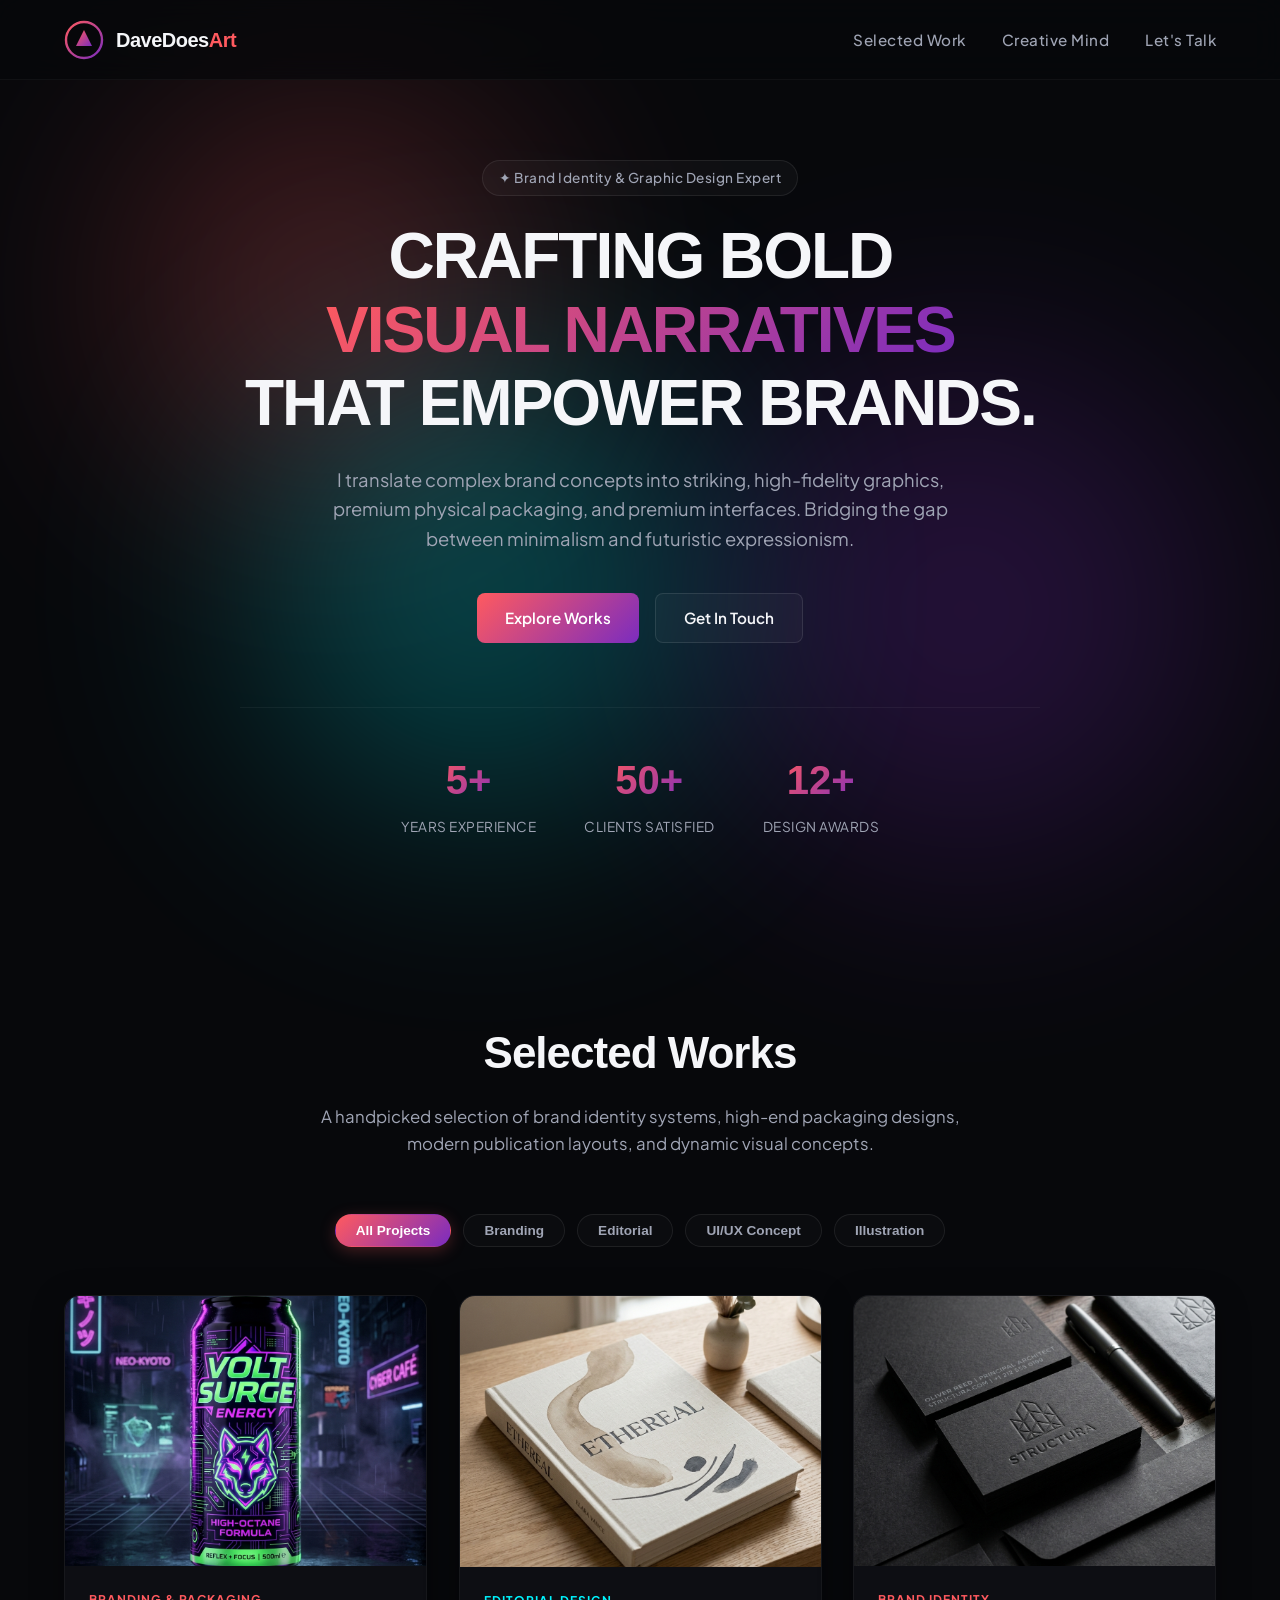
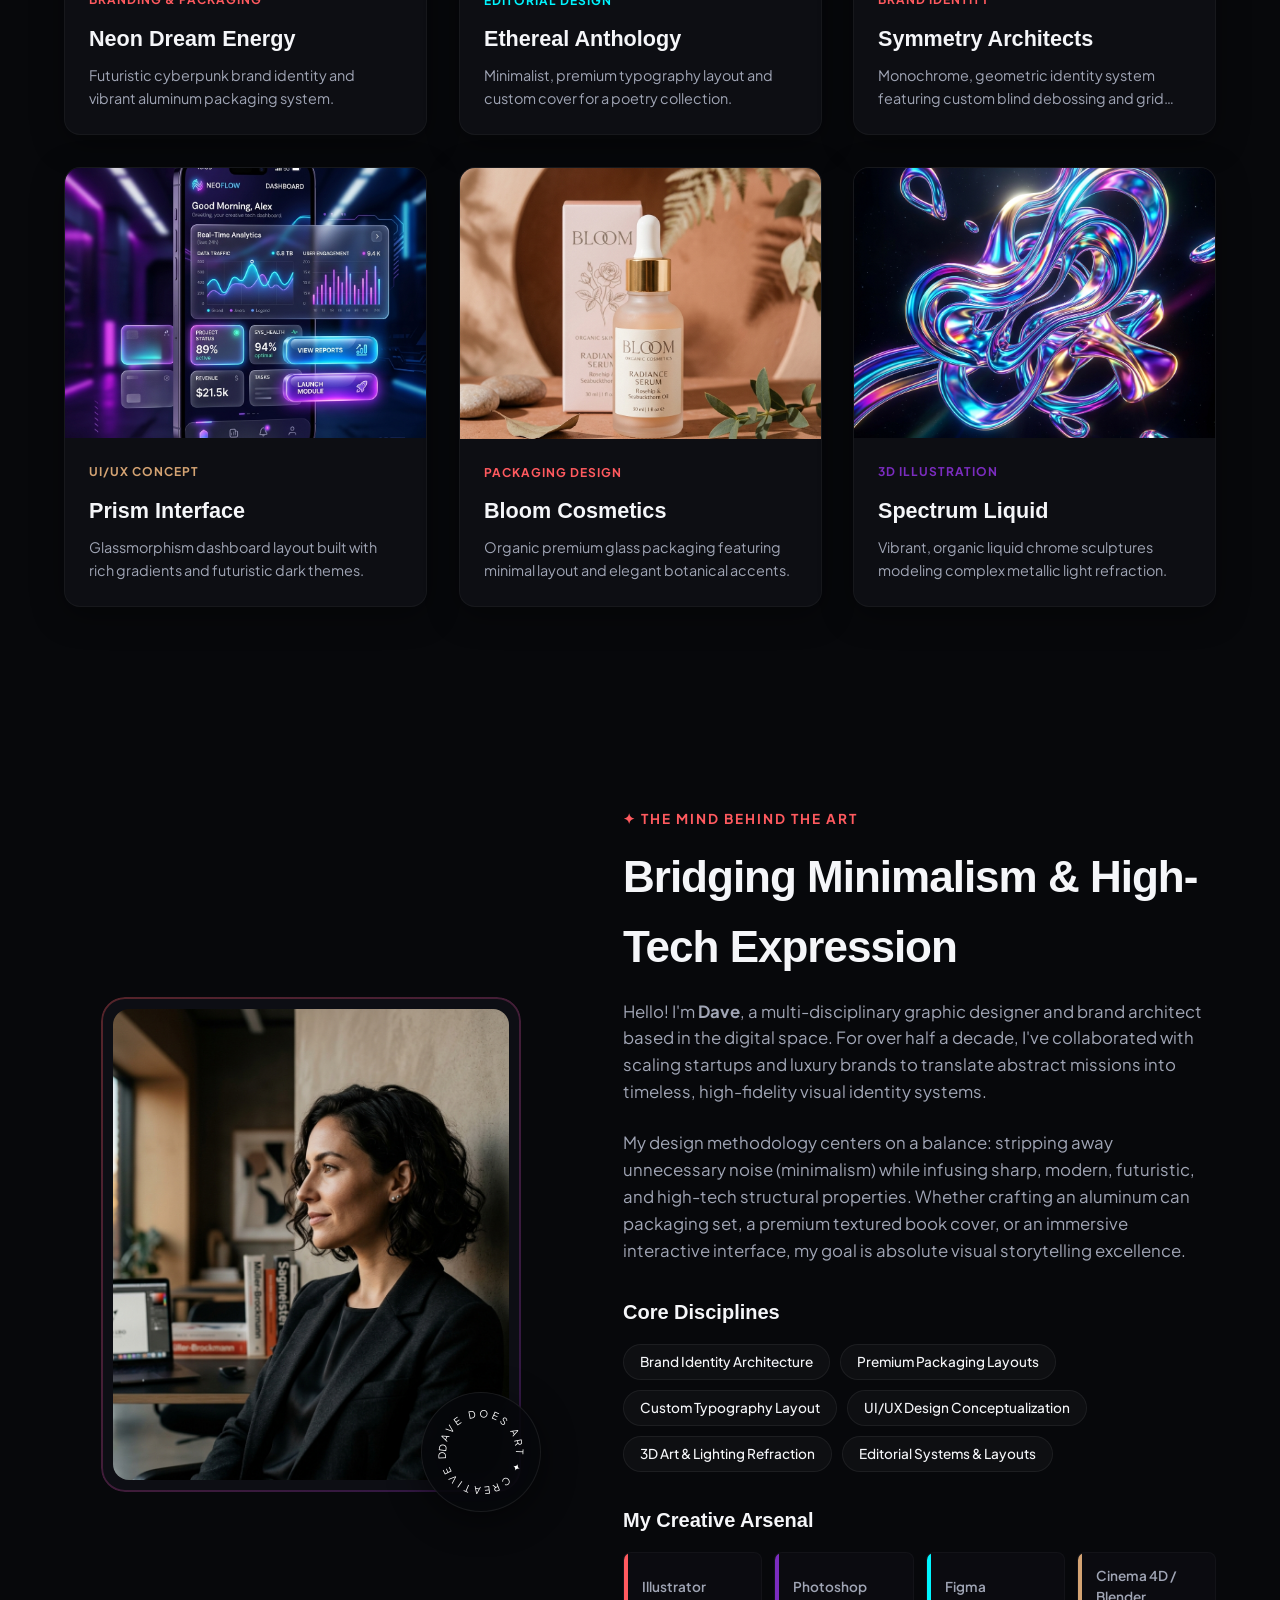
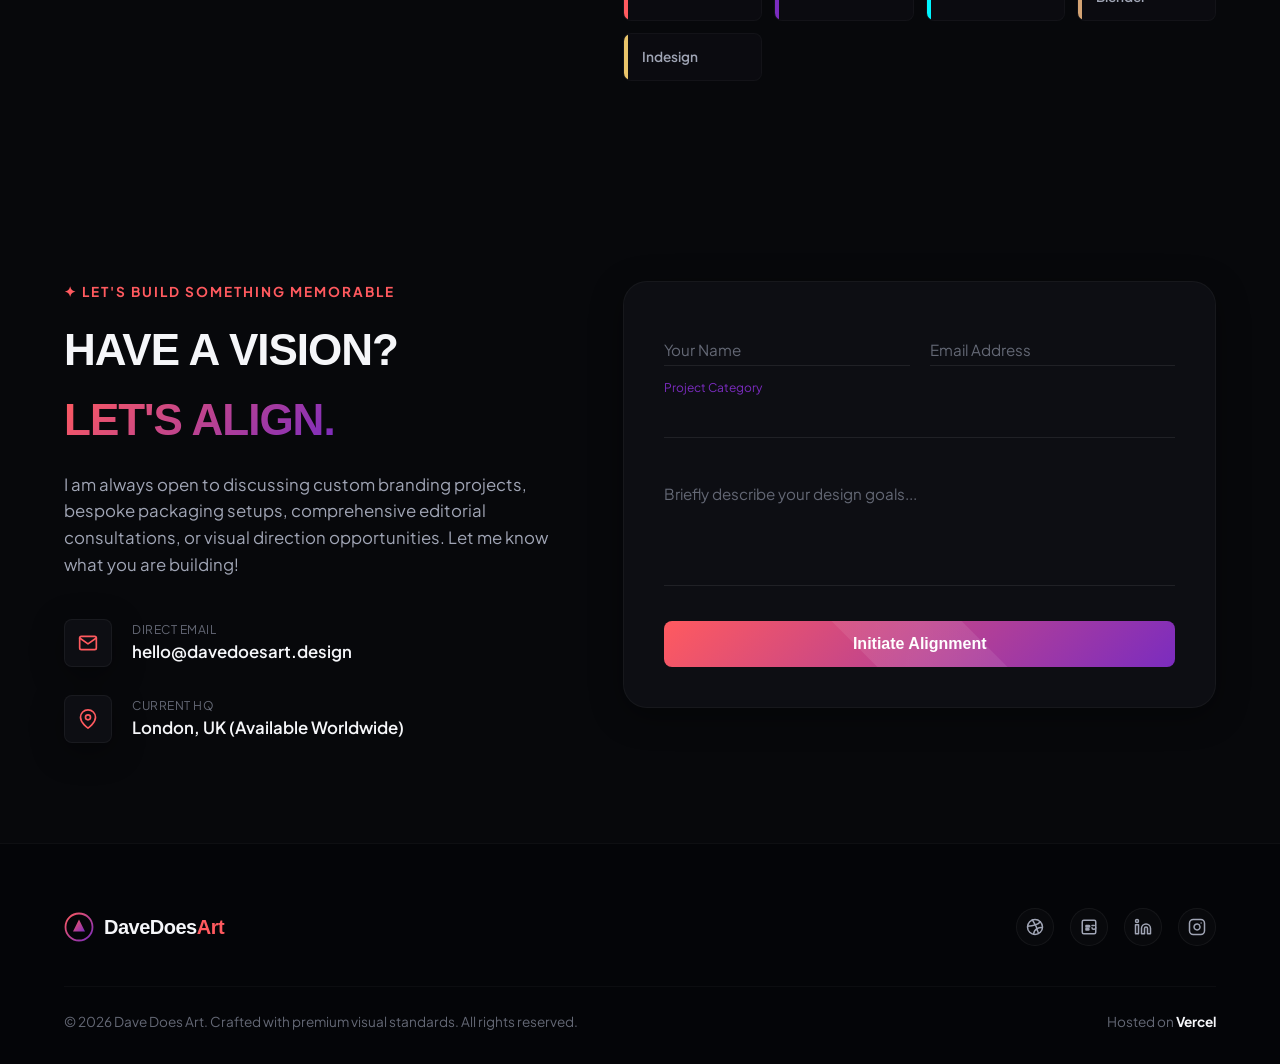
==== commit 84df9969: "font family is now impact" ====
--- a/index.html
+++ b/index.html
@@ -19,7 +19,7 @@
     <!-- Google Fonts -->
     <link rel="preconnect" href="https://fonts.googleapis.com">
     <link rel="preconnect" href="https://fonts.gstatic.com" crossorigin>
-    <link href="https://fonts.googleapis.com/css2?family=Plus+Jakarta+Sans:wght@300;400;500;600;700&family=Syne:wght@700;800&display=swap" rel="stylesheet">
+    <link href="https://fonts.googleapis.com/css2?family=Plus+Jakarta+Sans:wght@300;400;500;600;700&display=swap" rel="stylesheet">
 
     <!-- Styling (Dedicated Graphic Design Theme) -->
     <link rel="stylesheet" href="styles.css">
--- a/styles.css
+++ b/styles.css
@@ -1,32 +1,30 @@
 /* ==========================================================================
-   DAZZLE DAVE - PREMIUM SOFTWARE SYSTEMS ENGINE STYLESHEET
+   DAVE DOES ART - PREMIUM GRAPHIC DESIGN PORTFOLIO STYLE SHEET
    ========================================================================== */
 
 /* --- Modern Font Setup & Core Styling --- */
 :root {
-    /* Color Palette (Charcoal and Emerald Green Theme) */
-    --bg-dark: #0a0b0d;
-    --bg-card: rgba(22, 22, 26, 0.75);
-    --bg-card-hover: rgba(30, 30, 36, 0.9);
-    --border-color: #2d2d2d;
-    --border-color-hover: #3e3e3e;
+    /* Color Palette */
+    --bg-dark: #07080b;
+    --bg-card: rgba(18, 19, 26, 0.65);
+    --bg-card-hover: rgba(28, 29, 38, 0.8);
+    --text-primary: #f5f6f9;
+    --text-secondary: #a0a5b5;
+    --text-muted: #646875;
     
-    --text-primary: #f5f6f9;
-    --text-secondary: #9a9fae;
-    --text-muted: #5b5e68;
+    /* Brand Accents & Gradients */
+    --accent-coral: #ff5a5f;
+    --accent-violet: #7b2cbf;
+    --accent-neon-blue: #00f5ff;
     
-    /* Tech Emerald Accents */
-    --accent-green: #10b981;
-    --accent-green-hover: #059669;
-    --accent-green-solid: #00875a; /* Button green from screenshot */
-    
-    --grad-primary: linear-gradient(135deg, #10b981 0%, #00875a 100%);
-    --grad-glow: linear-gradient(135deg, rgba(16, 185, 129, 0.08) 0%, rgba(4, 120, 87, 0.08) 100%);
+    --grad-primary: linear-gradient(135deg, var(--accent-coral) 0%, var(--accent-violet) 100%);
+    --grad-glow: linear-gradient(135deg, rgba(255, 90, 95, 0.15) 0%, rgba(123, 44, 191, 0.15) 100%);
+    --grad-border: linear-gradient(135deg, rgba(255, 90, 95, 0.3) 0%, rgba(123, 44, 191, 0.3) 100%);
     
     /* Fonts */
-    --font-heading: 'Syne', sans-serif;
+    --font-heading: Impact, Haettenschweiler, 'Arial Narrow Bold', sans-serif;
+    --font-heading-weight: normal; /* Impact is naturally bold, so normal/unset is cleaner */
     --font-body: 'Plus Jakarta Sans', sans-serif;
-    --font-code: 'Fira Code', monospace;
     
     /* Animation Speeds */
     --trans-fast: 0.2s cubic-bezier(0.25, 0.8, 0.25, 1);
@@ -35,12 +33,11 @@
     
     /* Layout Properties */
     --header-height: 80px;
-    --border-radius-sm: 6px;
-    --border-radius-md: 12px;
-    --border-radius-lg: 16px;
-    
-    --box-shadow-glow: 0 8px 32px 0 rgba(16, 185, 129, 0.1);
-    --box-shadow-glass: 0 8px 32px 0 rgba(0, 0, 0, 0.55);
+    --border-radius-sm: 8px;
+    --border-radius-md: 16px;
+    --border-radius-lg: 24px;
+    --box-shadow-glow: 0 8px 32px 0 rgba(123, 44, 191, 0.2);
+    --box-shadow-glass: 0 8px 32px 0 rgba(0, 0, 0, 0.37);
 }
 
 /* --- Base & Reset --- */
@@ -66,7 +63,7 @@
 
 /* Custom Scrollbar */
 ::-webkit-scrollbar {
-    width: 8px;
+    width: 10px;
 }
 
 ::-webkit-scrollbar-track {
@@ -74,16 +71,17 @@
 }
 
 ::-webkit-scrollbar-thumb {
-    background: #1e1e24;
+    background: #1c1e24;
     border-radius: var(--border-radius-sm);
+    border: 2px solid var(--bg-dark);
 }
 
 ::-webkit-scrollbar-thumb:hover {
-    background: var(--accent-green);
+    background: var(--accent-violet);
 }
 
 ::selection {
-    background: var(--accent-green);
+    background: var(--accent-coral);
     color: #ffffff;
 }
 
@@ -103,7 +101,7 @@
 }
 
 .highlight-text {
-    color: var(--accent-green);
+    color: var(--accent-coral);
 }
 
 .mt-4 { margin-top: 1.5rem; }
@@ -113,58 +111,53 @@
     .d-none-mobile { display: none !important; }
 }
 
-/* --- Subtle Developer Grid Backdrop --- */
-.tech-grid-overlay {
-    position: fixed;
-    top: 0;
-    left: 0;
-    width: 100%;
-    height: 100%;
-    background-image: linear-gradient(rgba(255, 255, 255, 0.005) 1px, transparent 1px),
-                      linear-gradient(90deg, rgba(255, 255, 255, 0.005) 1px, transparent 1px);
-    background-size: 40px 40px;
-    z-index: -2;
-    pointer-events: none;
-}
-
 /* --- Ambient Light Blobs --- */
-.glow-point {
+.glow-blob {
     position: absolute;
     border-radius: 50%;
-    filter: blur(140px);
+    filter: blur(120px);
     z-index: -1;
-    opacity: 0.15;
+    opacity: 0.25;
     pointer-events: none;
-    animation: pulseBlob 15s infinite alternate;
-}
-
-.glow-green-1 {
-    top: 15%;
-    left: 5%;
+    animation: pulseBlob 20s infinite alternate;
+}
+
+.blob-1 {
+    top: 10%;
+    left: 10%;
+    width: 400px;
+    height: 400px;
+    background: var(--accent-coral);
+}
+
+.blob-2 {
+    top: 40%;
+    right: 5%;
     width: 500px;
     height: 500px;
-    background: var(--accent-green);
-}
-
-.glow-green-2 {
-    bottom: 20%;
-    right: 10%;
-    width: 600px;
-    height: 600px;
-    background: #047857;
+    background: var(--accent-violet);
     animation-delay: -5s;
+}
+
+.blob-3 {
+    bottom: 10%;
+    left: 20%;
+    width: 450px;
+    height: 450px;
+    background: var(--accent-neon-blue);
+    animation-delay: -10s;
 }
 
 @keyframes pulseBlob {
     0% { transform: scale(1) translate(0, 0); }
-    100% { transform: scale(1.15) translate(40px, 20px); }
-}
-
-/* --- Custom Cursor follower --- */
+    100% { transform: scale(1.2) translate(50px, 30px); }
+}
+
+/* --- Custom Cursor --- */
 .custom-cursor {
-    width: 32px;
-    height: 32px;
-    border: 1.5px solid rgba(16, 185, 129, 0.4);
+    width: 40px;
+    height: 40px;
+    border: 1.5px solid rgba(255, 90, 95, 0.5);
     border-radius: 50%;
     position: fixed;
     transform: translate(-50%, -50%);
@@ -175,9 +168,9 @@
 }
 
 .custom-cursor-dot {
-    width: 4px;
-    height: 4px;
-    background: var(--accent-green);
+    width: 6px;
+    height: 6px;
+    background: var(--accent-coral);
     border-radius: 50%;
     position: fixed;
     transform: translate(-50%, -50%);
@@ -192,15 +185,16 @@
     }
 }
 
+/* Cursor Hover states */
 .custom-cursor.hovered {
-    width: 48px;
-    height: 48px;
-    border-color: var(--accent-green-hover);
-    background: rgba(16, 185, 129, 0.05);
+    width: 60px;
+    height: 60px;
+    border-color: var(--accent-neon-blue);
+    background: rgba(0, 245, 255, 0.05);
 }
 
 .custom-cursor-dot.hovered {
-    background: var(--accent-green-hover);
+    background: var(--accent-neon-blue);
 }
 
 /* --- Header / Navigation --- */
@@ -210,13 +204,19 @@
     left: 0;
     width: 100%;
     height: var(--header-height);
-    background: rgba(10, 11, 13, 0.7);
+    background: rgba(7, 8, 11, 0.7);
     backdrop-filter: blur(16px);
     -webkit-backdrop-filter: blur(16px);
-    border-bottom: 1px solid var(--border-color);
+    border-bottom: 1px solid rgba(255, 255, 255, 0.04);
     z-index: 1000;
     display: flex;
     align-items: center;
+    transition: background var(--trans-fast), border var(--trans-fast);
+}
+
+.main-header.scrolled {
+    background: rgba(7, 8, 11, 0.85);
+    border-bottom: 1px solid rgba(255, 255, 255, 0.08);
 }
 
 .header-container {
@@ -242,7 +242,7 @@
 }
 
 .logo-link:hover .logo-svg {
-    transform: scale(1.05);
+    transform: rotate(18deg) scale(1.05);
 }
 
 .logo-text {
@@ -293,12 +293,6 @@
     width: 100%;
 }
 
-/* Menu Highlight Link */
-.nav-link.nav-highlight {
-    color: var(--accent-green);
-    font-weight: 600;
-}
-
 .mobile-menu-toggle {
     display: none;
     flex-direction: column;
@@ -329,10 +323,10 @@
         width: 80%;
         max-width: 320px;
         height: 100vh;
-        background: rgba(10, 11, 13, 0.95);
+        background: rgba(11, 12, 16, 0.95);
         backdrop-filter: blur(24px);
         -webkit-backdrop-filter: blur(24px);
-        border-left: 1px solid var(--border-color);
+        border-left: 1px solid rgba(255, 255, 255, 0.05);
         flex-direction: column;
         justify-content: center;
         padding: 40px;
@@ -355,6 +349,7 @@
         font-family: var(--font-heading);
     }
     
+    /* Hamburger Toggle States */
     .mobile-menu-toggle.active .hamburger-bar:nth-child(1) {
         transform: translateY(8px) rotate(45deg);
     }
@@ -383,27 +378,26 @@
 }
 
 .btn-primary {
-    background: var(--accent-green-solid);
+    background: var(--grad-primary);
     color: #ffffff;
     border: none;
 }
 
 .btn-primary:hover {
-    background: var(--accent-green-hover);
     transform: translateY(-2px);
-    box-shadow: 0 8px 24px rgba(16, 185, 129, 0.25);
+    box-shadow: 0 8px 24px rgba(255, 90, 95, 0.35);
 }
 
 .btn-secondary {
-    background: rgba(255, 255, 255, 0.02);
-    color: var(--text-primary);
-    border: 1px solid var(--border-color);
+    background: rgba(255, 255, 255, 0.03);
+    color: var(--text-primary);
+    border: 1.5px solid rgba(255, 255, 255, 0.1);
     backdrop-filter: blur(8px);
 }
 
 .btn-secondary:hover {
-    background: rgba(255, 255, 255, 0.05);
-    border-color: var(--border-color-hover);
+    background: rgba(255, 255, 255, 0.08);
+    border-color: rgba(255, 255, 255, 0.25);
     transform: translateY(-2px);
 }
 
@@ -422,7 +416,7 @@
     background: linear-gradient(
         45deg,
         transparent,
-        rgba(255, 255, 255, 0.05),
+        rgba(255, 255, 255, 0.1),
         transparent
     );
     transform: rotate(45deg);
@@ -437,15 +431,16 @@
     padding: 8px 20px;
     font-size: 0.85rem;
     background: var(--grad-glow);
-    border: 1px solid rgba(16, 185, 129, 0.3);
-    color: var(--text-primary);
+    border: 1px solid rgba(123, 44, 191, 0.4);
+    color: var(--text-primary);
+    border-radius: var(--border-radius-sm);
 }
 
 .btn-nav:hover {
-    background: var(--accent-green-solid);
+    background: var(--grad-primary);
     border-color: transparent;
     transform: translateY(-1px);
-    box-shadow: 0 4px 12px rgba(16, 185, 129, 0.2);
+    box-shadow: 0 4px 12px rgba(123, 44, 191, 0.3);
 }
 
 /* --- Hero Section --- */
@@ -470,8 +465,8 @@
 }
 
 .hero-tagline-pill {
-    background: rgba(255, 255, 255, 0.02);
-    border: 1px solid var(--border-color);
+    background: rgba(255, 255, 255, 0.03);
+    border: 1px solid rgba(255, 255, 255, 0.08);
     color: var(--text-secondary);
     padding: 6px 16px;
     border-radius: 100px;
@@ -483,7 +478,7 @@
 
 .hero-title {
     font-family: var(--font-heading);
-    font-size: 3.75rem;
+    font-size: 4rem;
     font-weight: 800;
     line-height: 1.15;
     letter-spacing: -2px;
@@ -504,6 +499,7 @@
     color: var(--text-secondary);
     max-width: 650px;
     margin-bottom: 40px;
+    font-weight: 400;
 }
 
 .hero-actions {
@@ -523,10 +519,10 @@
 .hero-stats {
     display: flex;
     justify-content: center;
-    gap: 64px;
+    gap: 48px;
     width: 100%;
     max-width: 800px;
-    border-top: 1px solid var(--border-color);
+    border-top: 1px solid rgba(255, 255, 255, 0.05);
     padding-top: 40px;
 }
 
@@ -540,7 +536,9 @@
     font-family: var(--font-heading);
     font-size: 2.5rem;
     font-weight: 800;
-    color: var(--accent-green);
+    background: var(--grad-primary);
+    -webkit-background-clip: text;
+    -webkit-text-fill-color: transparent;
 }
 
 .stat-label {
@@ -553,10 +551,13 @@
 
 @media (max-width: 768px) {
     .hero-stats {
-        gap: 32px;
+        gap: 24px;
     }
     .stat-number {
         font-size: 2rem;
+    }
+    .stat-label {
+        font-size: 0.75rem;
     }
 }
 
@@ -591,7 +592,7 @@
 }
 
 .section-indicator {
-    color: var(--accent-green);
+    color: var(--accent-coral);
     font-size: 0.85rem;
     font-weight: 700;
     text-transform: uppercase;
@@ -600,227 +601,181 @@
     margin-bottom: 12px;
 }
 
-/* --- GitHub-style Repository Grid --- */
-.repo-grid {
+/* --- Portfolio / Selected Work Grid --- */
+.filter-controls {
+    display: flex;
+    justify-content: center;
+    gap: 12px;
+    flex-wrap: wrap;
+    margin-bottom: 48px;
+}
+
+.filter-btn {
+    background: rgba(255, 255, 255, 0.02);
+    border: 1px solid rgba(255, 255, 255, 0.08);
+    color: var(--text-secondary);
+    padding: 8px 20px;
+    border-radius: 100px;
+    font-size: 0.85rem;
+    font-weight: 600;
+    cursor: pointer;
+    transition: background var(--trans-fast), border-color var(--trans-fast), color var(--trans-fast), transform var(--trans-fast);
+}
+
+.filter-btn:hover {
+    color: var(--text-primary);
+    border-color: rgba(255, 255, 255, 0.2);
+    background: rgba(255, 255, 255, 0.04);
+}
+
+.filter-btn.active {
+    background: var(--grad-primary);
+    color: #ffffff;
+    border-color: transparent;
+    box-shadow: 0 4px 16px rgba(255, 90, 95, 0.25);
+}
+
+.portfolio-grid {
     display: grid;
     grid-template-columns: repeat(auto-fill, minmax(340px, 1fr));
-    gap: 24px;
+    gap: 32px;
 }
 
 @media (max-width: 576px) {
-    .repo-grid {
+    .portfolio-grid {
         grid-template-columns: 1fr;
     }
 }
 
-.repo-card {
+.portfolio-card {
     background: var(--bg-card);
     border-radius: var(--border-radius-md);
-    border: 1px solid var(--border-color);
+    border: 1px solid rgba(255, 255, 255, 0.04);
+    overflow: hidden;
+    cursor: pointer;
+    box-shadow: var(--box-shadow-glass);
+    transition: transform var(--trans-medium), border-color var(--trans-medium), background var(--trans-medium), opacity 0.5s ease, scale 0.5s ease;
+    will-change: transform, opacity, scale;
+    display: flex;
+    flex-direction: column;
+}
+
+.portfolio-card:hover {
+    transform: translateY(-8px) scale(1.01);
+    background: var(--bg-card-hover);
+    border-color: rgba(255, 90, 95, 0.25);
+    box-shadow: 0 16px 40px rgba(7, 8, 11, 0.8), 0 0 30px rgba(123, 44, 191, 0.1);
+}
+
+.card-media {
+    position: relative;
+    padding-top: 75%; /* 4:3 Aspect Ratio */
+    overflow: hidden;
+    background: #0d0e14;
+}
+
+.card-media img {
+    position: absolute;
+    top: 0;
+    left: 0;
+    width: 100%;
+    height: 100%;
+    object-fit: cover;
+    transition: transform 0.8s cubic-bezier(0.25, 0.8, 0.25, 1);
+}
+
+.portfolio-card:hover .card-media img {
+    transform: scale(1.08);
+}
+
+.card-overlay {
+    position: absolute;
+    top: 0;
+    left: 0;
+    width: 100%;
+    height: 100%;
+    background: rgba(7, 8, 11, 0.4);
+    opacity: 0;
+    display: flex;
+    align-items: center;
+    justify-content: center;
+    transition: opacity var(--trans-medium);
+    backdrop-filter: blur(4px);
+    -webkit-backdrop-filter: blur(4px);
+}
+
+.portfolio-card:hover .card-overlay {
+    opacity: 1;
+}
+
+.view-project-btn {
+    width: 56px;
+    height: 56px;
+    background: #ffffff;
+    color: var(--bg-dark);
+    border-radius: 50%;
+    display: flex;
+    align-items: center;
+    justify-content: center;
+    transform: scale(0.7);
+    transition: transform var(--trans-medium);
+    box-shadow: 0 8px 24px rgba(0,0,0,0.3);
+}
+
+.portfolio-card:hover .view-project-btn {
+    transform: scale(1);
+}
+
+.card-info {
     padding: 24px;
+    flex-grow: 1;
     display: flex;
     flex-direction: column;
-    justify-content: space-between;
-    transition: transform var(--trans-medium), border-color var(--trans-medium), background var(--trans-medium);
-    box-shadow: 0 4px 12px rgba(0,0,0,0.1);
-}
-
-.repo-card:hover {
-    transform: translateY(-4px);
-    background: var(--bg-card-hover);
-    border-color: var(--accent-green);
-    box-shadow: var(--box-shadow-glow), 0 12px 24px rgba(0,0,0,0.2);
-}
-
-.repo-header {
-    display: flex;
-    align-items: center;
-    gap: 10px;
+}
+
+.project-tag {
+    font-size: 0.75rem;
+    font-weight: 700;
+    text-transform: uppercase;
+    letter-spacing: 1px;
     margin-bottom: 12px;
 }
 
-.repo-icon {
-    color: var(--text-secondary);
-}
-
-.repo-card:hover .repo-icon {
-    color: var(--accent-green);
-}
-
-.repo-name {
+.tag-branding { color: var(--accent-coral); }
+.tag-editorial { color: var(--accent-neon-blue); }
+.tag-uiux { color: #d4a373; }
+.tag-illustration { color: var(--accent-violet); }
+
+.project-title {
+    font-family: var(--font-heading);
+    font-size: 1.35rem;
     font-weight: 700;
-    font-size: 1.15rem;
-    text-decoration: none;
-    color: var(--text-primary);
-    transition: color var(--trans-fast);
-}
-
-.repo-card:hover .repo-name {
-    color: var(--accent-green);
-}
-
-.repo-visibility {
-    border: 1px solid var(--border-color);
-    border-radius: 100px;
-    padding: 2px 8px;
-    font-size: 0.7rem;
-    font-weight: 600;
-    color: var(--text-secondary);
-}
-
-.repo-desc {
+    margin-bottom: 8px;
+}
+
+.project-summary {
     font-size: 0.9rem;
     color: var(--text-secondary);
-    margin-bottom: 24px;
     display: -webkit-box;
-    -webkit-line-clamp: 3;
+    -webkit-line-clamp: 2;
     -webkit-box-orient: vertical;
     overflow: hidden;
 }
 
-.repo-footer {
-    display: flex;
-    align-items: center;
-    gap: 16px;
-    font-size: 0.8rem;
-    color: var(--text-muted);
-}
-
-.repo-lang {
-    display: inline-flex;
-    align-items: center;
-    gap: 6px;
-    color: var(--text-secondary);
-    font-weight: 500;
-}
-
-.lang-color {
-    width: 10px;
-    height: 10px;
-    border-radius: 50%;
-    display: inline-block;
-}
-
-.lang-go { background: #00add8; }
-.lang-ts { background: #3178c6; }
-.lang-rust { background: #dee2e6; }
-.lang-c { background: #f34b7d; }
-
-.repo-meta-item {
-    display: inline-flex;
-    align-items: center;
-    gap: 4px;
-}
-
-/* --- Terminal Console Shell emulator --- */
-.terminal-window {
-    background: #111215;
-    border: 1px solid var(--border-color);
-    border-radius: var(--border-radius-lg);
-    overflow: hidden;
-    box-shadow: var(--box-shadow-glass);
-    max-width: 900px;
-    margin: 0 auto;
-}
-
-.terminal-titlebar {
-    background: #16171d;
-    height: 36px;
-    display: flex;
-    align-items: center;
-    padding: 0 16px;
-    border-bottom: 1px solid #1c1d24;
-    position: relative;
-}
-
-.term-buttons {
-    display: flex;
-    gap: 8px;
-}
-
-.term-dot {
-    width: 12px;
-    height: 12px;
-    border-radius: 50%;
-}
-
-.term-dot.close { background: #ff5f56; }
-.term-dot.minimize { background: #ffbd2e; }
-.term-dot.maximize { background: #27c93f; }
-
-.term-title {
+/* Card filter animations helper classes */
+.portfolio-card.filtered-out {
+    opacity: 0;
+    scale: 0.85;
+    pointer-events: none;
     position: absolute;
-    left: 50%;
-    transform: translateX(-50%);
-    font-size: 0.8rem;
-    font-family: var(--font-code);
-    color: var(--text-muted);
-}
-
-.terminal-body {
-    padding: 24px;
-    min-height: 340px;
-    max-height: 480px;
-    overflow-y: auto;
-    font-family: var(--font-code);
-    font-size: 0.9rem;
-    line-height: 1.5;
-    display: flex;
-    flex-direction: column;
-    gap: 8px;
-}
-
-.terminal-line {
-    word-break: break-all;
-}
-
-.terminal-line.system-msg {
-    color: var(--text-muted);
-}
-
-.terminal-line.user-input {
-    color: var(--text-primary);
-}
-
-.terminal-line.output {
-    color: var(--text-secondary);
-    padding-left: 12px;
-    border-left: 2px solid var(--border-color);
-    margin-bottom: 4px;
-}
-
-.term-hl {
-    color: var(--accent-green);
-    font-weight: 600;
-}
-
-.terminal-input-row {
-    display: flex;
-    align-items: center;
-    gap: 8px;
-    margin-top: auto;
-}
-
-.terminal-prompt {
-    color: var(--accent-green);
-    font-weight: 600;
-    white-space: nowrap;
-}
-
-#terminal-input {
-    flex-grow: 1;
-    background: transparent;
-    border: none;
-    outline: none;
-    color: var(--text-primary);
-    font-family: var(--font-code);
-    font-size: 0.9rem;
-}
-
-/* --- About & Stack Section --- */
+    z-index: -1;
+    visibility: hidden;
+}
+
+/* --- About Section --- */
 .about-grid {
     display: grid;
-    grid-template-columns: 1.2fr 1fr;
+    grid-template-columns: 1fr 1.2fr;
     gap: 64px;
     align-items: center;
 }
@@ -829,6 +784,89 @@
     .about-grid {
         grid-template-columns: 1fr;
         gap: 48px;
+    }
+}
+
+.about-image-column {
+    display: flex;
+    justify-content: center;
+}
+
+.about-img-frame {
+    position: relative;
+    width: 100%;
+    max-width: 420px;
+    padding-top: 100%; /* Square Frame */
+    border-radius: var(--border-radius-lg);
+    background: #0d0e14;
+}
+
+.profile-img {
+    position: absolute;
+    top: 12px;
+    left: 12px;
+    width: calc(100% - 24px);
+    height: calc(100% - 24px);
+    object-fit: cover;
+    border-radius: calc(var(--border-radius-lg) - 8px);
+    z-index: 2;
+}
+
+.frame-border {
+    position: absolute;
+    top: 0;
+    left: 0;
+    width: 100%;
+    height: 100%;
+    border: 2px solid transparent;
+    border-radius: var(--border-radius-lg);
+    background: var(--grad-border) border-box;
+    mask: linear-gradient(#fff 0 0) padding-box, linear-gradient(#fff 0 0);
+    -webkit-mask: linear-gradient(#fff 0 0) padding-box, linear-gradient(#fff 0 0);
+    -webkit-mask-composite: xor;
+    mask-composite: exclude;
+    z-index: 1;
+}
+
+.badge-creative {
+    position: absolute;
+    bottom: -20px;
+    right: -20px;
+    width: 120px;
+    height: 120px;
+    background: rgba(7, 8, 11, 0.85);
+    backdrop-filter: blur(12px);
+    -webkit-backdrop-filter: blur(12px);
+    border-radius: 50%;
+    border: 1px solid rgba(255, 255, 255, 0.08);
+    display: flex;
+    align-items: center;
+    justify-content: center;
+    z-index: 3;
+    box-shadow: 0 8px 32px rgba(0,0,0,0.5);
+}
+
+.badge-rotating-text {
+    width: 100px;
+    height: 100px;
+    animation: rotateBadge 12s linear infinite;
+}
+
+@keyframes rotateBadge {
+    0% { transform: rotate(0deg); }
+    100% { transform: rotate(360deg); }
+}
+
+@media (max-width: 576px) {
+    .badge-creative {
+        width: 90px;
+        height: 90px;
+        bottom: -10px;
+        right: -10px;
+    }
+    .badge-rotating-text {
+        width: 75px;
+        height: 75px;
     }
 }
 
@@ -853,75 +891,270 @@
 }
 
 .exp-tag {
-    background: rgba(255, 255, 255, 0.02);
-    border: 1px solid var(--border-color);
-    color: var(--text-secondary);
+    background: rgba(255, 255, 255, 0.03);
+    border: 1px solid rgba(255, 255, 255, 0.06);
+    color: var(--text-primary);
     padding: 6px 16px;
     border-radius: 100px;
     font-size: 0.85rem;
     font-weight: 500;
 }
 
-.about-terminal-visual {
-    display: flex;
+.tools-grid {
+    display: grid;
+    grid-template-columns: repeat(auto-fill, minmax(130px, 1fr));
+    gap: 12px;
+}
+
+.tool-item {
+    background: rgba(18, 19, 26, 0.4);
+    border: 1px solid rgba(255,255,255,0.03);
+    border-radius: var(--border-radius-sm);
+    padding: 12px;
+    display: flex;
+    align-items: center;
+    gap: 8px;
+    position: relative;
+    overflow: hidden;
+}
+
+.tool-glow {
+    width: 4px;
+    height: 100%;
+    position: absolute;
+    left: 0;
+    top: 0;
+}
+
+.glow-pink { background: var(--accent-coral); }
+.glow-purple { background: var(--accent-violet); }
+.glow-blue { background: var(--accent-neon-blue); }
+.glow-coral { background: #d4a373; }
+.glow-yellow { background: #e9c46a; }
+
+.tool-name {
+    font-size: 0.85rem;
+    font-weight: 600;
+    margin-left: 6px;
+    color: var(--text-secondary);
+}
+
+.tool-item:hover .tool-name {
+    color: var(--text-primary);
+}
+
+/* --- Contact Section --- */
+.contact-grid {
+    display: grid;
+    grid-template-columns: 1fr 1.2fr;
+    gap: 64px;
+}
+
+@media (max-width: 992px) {
+    .contact-grid {
+        grid-template-columns: 1fr;
+        gap: 48px;
+    }
+}
+
+.contact-info-column {
+    display: flex;
+    flex-direction: column;
     justify-content: center;
 }
 
-.visual-stack-box {
+.text-left {
+    text-align: left;
+}
+
+.contact-text {
+    color: var(--text-secondary);
+    font-size: 1.05rem;
+    margin-bottom: 40px;
+}
+
+.contact-details {
+    display: flex;
+    flex-direction: column;
+    gap: 28px;
+}
+
+.detail-item {
+    display: flex;
+    align-items: center;
+    gap: 20px;
+}
+
+.detail-icon {
+    width: 48px;
+    height: 48px;
+    background: var(--bg-card);
+    border: 1px solid rgba(255, 255, 255, 0.05);
+    border-radius: var(--border-radius-sm);
+    display: flex;
+    align-items: center;
+    justify-content: center;
+    color: var(--accent-coral);
+    box-shadow: var(--box-shadow-glass);
+}
+
+.detail-content {
+    display: flex;
+    flex-direction: column;
+}
+
+.detail-label {
+    font-size: 0.75rem;
+    text-transform: uppercase;
+    letter-spacing: 0.5px;
+    color: var(--text-muted);
+}
+
+.detail-link {
+    font-size: 1.05rem;
+    color: var(--text-primary);
+    text-decoration: none;
+    font-weight: 600;
+    transition: color var(--trans-fast);
+}
+
+.detail-link:hover {
+    color: var(--accent-coral);
+}
+
+/* Float Label Form System */
+.interactive-form {
+    background: var(--bg-card);
+    border: 1px solid rgba(255, 255, 255, 0.04);
+    border-radius: var(--border-radius-lg);
+    padding: 40px;
+    box-shadow: var(--box-shadow-glass);
+}
+
+@media (max-width: 576px) {
+    .interactive-form {
+        padding: 24px;
+    }
+}
+
+.form-row-2 {
+    display: grid;
+    grid-template-columns: 1fr 1fr;
+    gap: 20px;
+}
+
+@media (max-width: 576px) {
+    .form-row-2 {
+        grid-template-columns: 1fr;
+        gap: 0;
+    }
+}
+
+.input-group {
+    position: relative;
+    margin-bottom: 28px;
+}
+
+.input-group input,
+.input-group select,
+.input-group textarea {
     width: 100%;
-    max-width: 440px;
-    background: #111215;
-    border: 1px solid var(--border-color);
-    border-radius: var(--border-radius-lg);
-    padding: 24px;
-    display: flex;
-    flex-direction: column;
-    gap: 16px;
-    box-shadow: var(--box-shadow-glass);
-}
-
-.stack-node {
-    border: 1px solid var(--border-color);
-    border-radius: var(--border-radius-md);
-    background: rgba(255,255,255,0.01);
-    padding: 16px;
-    display: flex;
-    align-items: center;
+    padding: 16px 0 8px 0;
+    background: transparent;
+    border: none;
+    border-bottom: 1px solid rgba(255,255,255,0.08);
+    color: var(--text-primary);
+    font-family: var(--font-body);
+    font-size: 0.95rem;
+    outline: none;
+    transition: border-color var(--trans-medium);
+}
+
+.input-group textarea {
+    resize: none;
+}
+
+/* Label styling */
+.input-group label {
+    position: absolute;
+    left: 0;
+    top: 16px;
+    color: var(--text-muted);
+    font-size: 0.95rem;
+    pointer-events: none;
+    transition: transform var(--trans-medium), font-size var(--trans-medium), color var(--trans-medium);
+}
+
+.input-group .select-label {
+    top: 8px;
+    font-size: 0.75rem;
+    transform: translateY(-24px);
+    color: var(--accent-violet);
+}
+
+/* Floating behavior */
+.input-group input:focus ~ label,
+.input-group input:not(:placeholder-shown) ~ label,
+.input-group textarea:focus ~ label,
+.input-group textarea:not(:placeholder-shown) ~ label {
+    transform: translateY(-24px);
+    font-size: 0.75rem;
+    color: var(--accent-coral);
+}
+
+/* Dynamic Focus Line */
+.focus-line {
+    position: absolute;
+    bottom: 0;
+    left: 0;
+    width: 0;
+    height: 2px;
+    background: var(--grad-primary);
+    transition: width var(--trans-medium);
+}
+
+.input-group input:focus ~ .focus-line,
+.input-group select:focus ~ .focus-line,
+.input-group textarea:focus ~ .focus-line {
+    width: 100%;
+}
+
+.input-group select {
+    cursor: pointer;
+    appearance: none;
+    -webkit-appearance: none;
+}
+
+.input-group select option {
+    background: var(--bg-dark);
+    color: var(--text-primary);
+}
+
+.btn-submit {
+    width: 100%;
+    padding: 14px;
+    font-size: 1rem;
+    display: flex;
+    align-items: center;
+    justify-content: center;
     gap: 12px;
-    transition: border-color var(--trans-fast), background var(--trans-fast);
-}
-
-.stack-node.active {
-    border-color: rgba(16, 185, 129, 0.3);
-    background: rgba(16, 185, 129, 0.02);
-}
-
-.node-icon {
-    width: 12px;
-    height: 12px;
-    border-radius: 50%;
-    background: var(--text-muted);
-}
-
-.stack-node.active .node-icon {
-    background: var(--accent-green);
-    box-shadow: 0 0 8px var(--accent-green);
-}
-
-.node-label {
-    font-size: 0.9rem;
-    font-weight: 600;
-    color: var(--text-secondary);
-}
-
-.stack-node.active .node-label {
-    color: var(--text-primary);
-}
+}
+
+.submit-spinner {
+    animation: spin 1s linear infinite;
+}
+
+@keyframes spin {
+    0% { transform: rotate(0deg); }
+    100% { transform: rotate(360deg); }
+}
+
+.d-none { display: none !important; }
 
 /* --- Footer --- */
 .main-footer {
-    background: #060709;
-    border-top: 1px solid var(--border-color);
+    background: #040508;
+    border-top: 1px solid rgba(255, 255, 255, 0.04);
     padding: 64px 0 32px 0;
 }
 
@@ -963,7 +1196,7 @@
     width: 38px;
     height: 38px;
     background: rgba(255, 255, 255, 0.02);
-    border: 1px solid var(--border-color);
+    border: 1px solid rgba(255, 255, 255, 0.05);
     border-radius: 50%;
     display: flex;
     align-items: center;
@@ -974,8 +1207,8 @@
 
 .social-link:hover {
     color: var(--text-primary);
-    background: rgba(255,255,255,0.05);
-    border-color: var(--accent-green);
+    background: var(--bg-card-hover);
+    border-color: rgba(255,255,255,0.15);
     transform: translateY(-2px);
 }
 
@@ -985,7 +1218,7 @@
     align-items: center;
     flex-wrap: wrap;
     gap: 16px;
-    border-top: 1px solid var(--border-color);
+    border-top: 1px solid rgba(255, 255, 255, 0.03);
     padding-top: 24px;
 }
 
@@ -1014,14 +1247,260 @@
 }
 
 .vercel-badge:hover {
-    color: var(--accent-green);
-}
-
-/* --- Reference Alert Toast (Exact Replication) --- */
-.reference-alert-toast {
+    color: var(--accent-coral);
+}
+
+/* --- Project Details Lightbox Modal --- */
+.lightbox-modal {
     position: fixed;
-    bottom: 24px;
-    right: 24px;
+    top: 0;
+    left: 0;
+    width: 100%;
+    height: 100%;
+    z-index: 2000;
+    opacity: 0;
+    pointer-events: none;
+    visibility: hidden;
+    transition: opacity var(--trans-medium), visibility var(--trans-medium);
+    display: flex;
+    align-items: center;
+    justify-content: center;
+}
+
+.lightbox-modal.active {
+    opacity: 1;
+    pointer-events: auto;
+    visibility: visible;
+}
+
+.lightbox-backdrop {
+    position: absolute;
+    top: 0;
+    left: 0;
+    width: 100%;
+    height: 100%;
+    background: rgba(4, 5, 8, 0.8);
+    backdrop-filter: blur(20px);
+    -webkit-backdrop-filter: blur(20px);
+}
+
+.lightbox-dialog {
+    position: relative;
+    width: 90%;
+    max-width: 1000px;
+    max-height: 85vh;
+    background: rgba(18, 19, 26, 0.8);
+    border: 1px solid rgba(255, 255, 255, 0.08);
+    border-radius: var(--border-radius-lg);
+    box-shadow: 0 24px 64px rgba(0,0,0,0.8), 0 0 40px rgba(123, 44, 191, 0.05);
+    z-index: 2002;
+    transform: scale(0.9) translateY(20px);
+    transition: transform var(--trans-medium);
+    overflow: hidden;
+}
+
+.lightbox-modal.active .lightbox-dialog {
+    transform: scale(1) translateY(0);
+}
+
+.lightbox-close-btn {
+    position: absolute;
+    top: 20px;
+    right: 20px;
+    width: 44px;
+    height: 44px;
+    background: rgba(7, 8, 11, 0.7);
+    border: 1px solid rgba(255, 255, 255, 0.08);
+    color: var(--text-primary);
+    border-radius: 50%;
+    cursor: pointer;
+    display: flex;
+    align-items: center;
+    justify-content: center;
+    z-index: 2010;
+    transition: background var(--trans-fast), transform var(--trans-fast);
+}
+
+.lightbox-close-btn:hover {
+    background: var(--accent-coral);
+    border-color: transparent;
+    transform: rotate(90deg) scale(1.05);
+}
+
+.lightbox-scroll-wrapper {
+    overflow-y: auto;
+    max-height: 85vh;
+    padding: 48px;
+}
+
+@media (max-width: 768px) {
+    .lightbox-scroll-wrapper {
+        padding: 32px 20px 20px 20px;
+    }
+}
+
+/* Lightbox Content Layout */
+.lightbox-header {
+    margin-bottom: 32px;
+}
+
+.lightbox-category {
+    font-size: 0.75rem;
+    font-weight: 700;
+    text-transform: uppercase;
+    letter-spacing: 2px;
+    color: var(--accent-coral);
+    display: block;
+    margin-bottom: 8px;
+}
+
+.lightbox-title {
+    font-family: var(--font-heading);
+    font-size: 2.5rem;
+    font-weight: 800;
+    letter-spacing: -1px;
+}
+
+@media (max-width: 576px) {
+    .lightbox-title { font-size: 1.75rem; }
+}
+
+.lightbox-meta-grid {
+    display: grid;
+    grid-template-columns: repeat(3, 1fr);
+    gap: 20px;
+    padding: 20px 0;
+    border-top: 1px solid rgba(255, 255, 255, 0.05);
+    border-bottom: 1px solid rgba(255, 255, 255, 0.05);
+    margin-bottom: 32px;
+}
+
+@media (max-width: 576px) {
+    .lightbox-meta-grid {
+        grid-template-columns: 1fr;
+        gap: 16px;
+        padding: 16px 0;
+    }
+}
+
+.meta-item {
+    display: flex;
+    flex-direction: column;
+}
+
+.meta-label {
+    font-size: 0.75rem;
+    color: var(--text-muted);
+    text-transform: uppercase;
+    letter-spacing: 0.5px;
+}
+
+.meta-value {
+    font-size: 0.95rem;
+    font-weight: 600;
+    color: var(--text-primary);
+    margin-top: 2px;
+}
+
+.lightbox-showcase-img {
+    width: 100%;
+    border-radius: var(--border-radius-md);
+    border: 1px solid rgba(255, 255, 255, 0.05);
+    margin-bottom: 32px;
+    box-shadow: 0 12px 32px rgba(0,0,0,0.6);
+}
+
+.lightbox-story-title {
+    font-family: var(--font-heading);
+    font-size: 1.5rem;
+    font-weight: 800;
+    margin-bottom: 16px;
+}
+
+.lightbox-story-text {
+    color: var(--text-secondary);
+    font-size: 1.05rem;
+    line-height: 1.7;
+    margin-bottom: 40px;
+}
+
+/* High-End Palette / Typeface display section */
+.lightbox-specs-grid {
+    display: grid;
+    grid-template-columns: 1fr 1fr;
+    gap: 40px;
+    border-top: 1px solid rgba(255, 255, 255, 0.05);
+    padding-top: 40px;
+}
+
+@media (max-width: 768px) {
+    .lightbox-specs-grid {
+        grid-template-columns: 1fr;
+        gap: 32px;
+    }
+}
+
+.spec-column-title {
+    font-family: var(--font-heading);
+    font-size: 1.15rem;
+    font-weight: 700;
+    margin-bottom: 16px;
+    letter-spacing: 0.5px;
+    color: var(--text-primary);
+}
+
+.palette-swatches {
+    display: flex;
+    gap: 12px;
+}
+
+.swatch-item {
+    display: flex;
+    flex-direction: column;
+    align-items: center;
+    gap: 8px;
+    flex-grow: 1;
+}
+
+.swatch-color {
+    width: 100%;
+    height: 48px;
+    border-radius: var(--border-radius-sm);
+    border: 1px solid rgba(255, 255, 255, 0.1);
+    box-shadow: 0 4px 12px rgba(0,0,0,0.3);
+}
+
+.swatch-hex {
+    font-size: 0.75rem;
+    font-weight: 700;
+    color: var(--text-muted);
+}
+
+.typeface-spec {
+    background: rgba(255, 255, 255, 0.02);
+    border: 1px solid rgba(255, 255, 255, 0.04);
+    border-radius: var(--border-radius-md);
+    padding: 16px 20px;
+    display: flex;
+    justify-content: space-between;
+    align-items: center;
+}
+
+.font-name {
+    font-weight: 700;
+    font-size: 1.1rem;
+}
+
+.font-sample {
+    font-size: 1.5rem;
+    color: var(--text-secondary);
+}
+
+/* --- Toast Notification --- */
+.toast-notification {
+    position: fixed;
+    bottom: 32px;
+    right: 32px;
     z-index: 9999;
     opacity: 0;
     transform: translateY(20px);
@@ -1029,94 +1508,56 @@
     transition: opacity var(--trans-medium), transform var(--trans-medium);
 }
 
-.reference-alert-toast.active {
+.toast-notification.active {
     opacity: 1;
     transform: translateY(0);
-    pointer-events: auto;
-}
-
-.toast-inner {
-    background: #1c1c1e;
-    border: 1px solid #2d2d2d;
-    border-radius: 8px;
-    padding: 16px 20px;
+}
+
+.toast-content {
+    background: rgba(18, 19, 26, 0.9);
+    backdrop-filter: blur(16px);
+    -webkit-backdrop-filter: blur(16px);
+    border: 1.5px solid var(--accent-coral);
+    border-radius: var(--border-radius-md);
+    padding: 16px 24px;
     display: flex;
     align-items: center;
     gap: 16px;
-    box-shadow: 0 16px 40px rgba(0,0,0,0.6);
-    max-width: 440px;
-}
-
-.toast-indicator-icon {
-    width: 32px;
-    height: 32px;
-    background: rgba(255, 255, 255, 0.04);
-    border-radius: 6px;
+    box-shadow: 0 16px 32px rgba(0,0,0,0.5), 0 0 20px rgba(255, 90, 95, 0.15);
+}
+
+.toast-icon {
+    width: 36px;
+    height: 36px;
+    background: rgba(255, 90, 95, 0.1);
+    border-radius: 50%;
     display: flex;
     align-items: center;
     justify-content: center;
-    color: var(--text-secondary);
-}
-
-.toast-main-msg {
+    color: var(--accent-coral);
+}
+
+.toast-message {
     display: flex;
     flex-direction: column;
-    flex-grow: 1;
-}
-
-.toast-text-primary {
-    font-weight: 600;
+}
+
+.toast-title {
+    font-weight: 700;
     font-size: 0.95rem;
     color: var(--text-primary);
-    line-height: 1.4;
-}
-
-.toast-text-secondary {
-    font-size: 0.85rem;
+}
+
+.toast-desc {
+    font-size: 0.8rem;
     color: var(--text-secondary);
     margin-top: 1px;
-}
-
-.toast-btn-actions {
-    display: flex;
-    gap: 8px;
-}
-
-.toast-action-btn {
-    border-radius: 6px;
-    font-family: var(--font-body);
-    font-size: 0.85rem;
-    font-weight: 600;
-    padding: 8px 16px;
-    cursor: pointer;
-    transition: background var(--trans-fast), border-color var(--trans-fast), transform var(--trans-fast);
-}
-
-.toast-action-btn.btn-flat {
-    background: transparent;
-    border: 1px solid #3a3a3c;
-    color: var(--text-primary);
-}
-
-.toast-action-btn.btn-flat:hover {
-    background: rgba(255, 255, 255, 0.03);
-    border-color: #48484a;
-}
-
-.toast-action-btn.btn-solid-green {
-    background: var(--accent-green-solid);
-    border: none;
-    color: #ffffff;
-}
-
-.toast-action-btn.btn-solid-green:hover {
-    background: var(--accent-green-hover);
 }
 
 /* --- Scroll Animation Reveals --- */
 .reveal-on-scroll {
     opacity: 0;
-    transform: translateY(24px);
+    transform: translateY(30px);
     transition: opacity 0.8s cubic-bezier(0.25, 0.8, 0.25, 1), transform 0.8s cubic-bezier(0.25, 0.8, 0.25, 1);
     will-change: opacity, transform;
 }
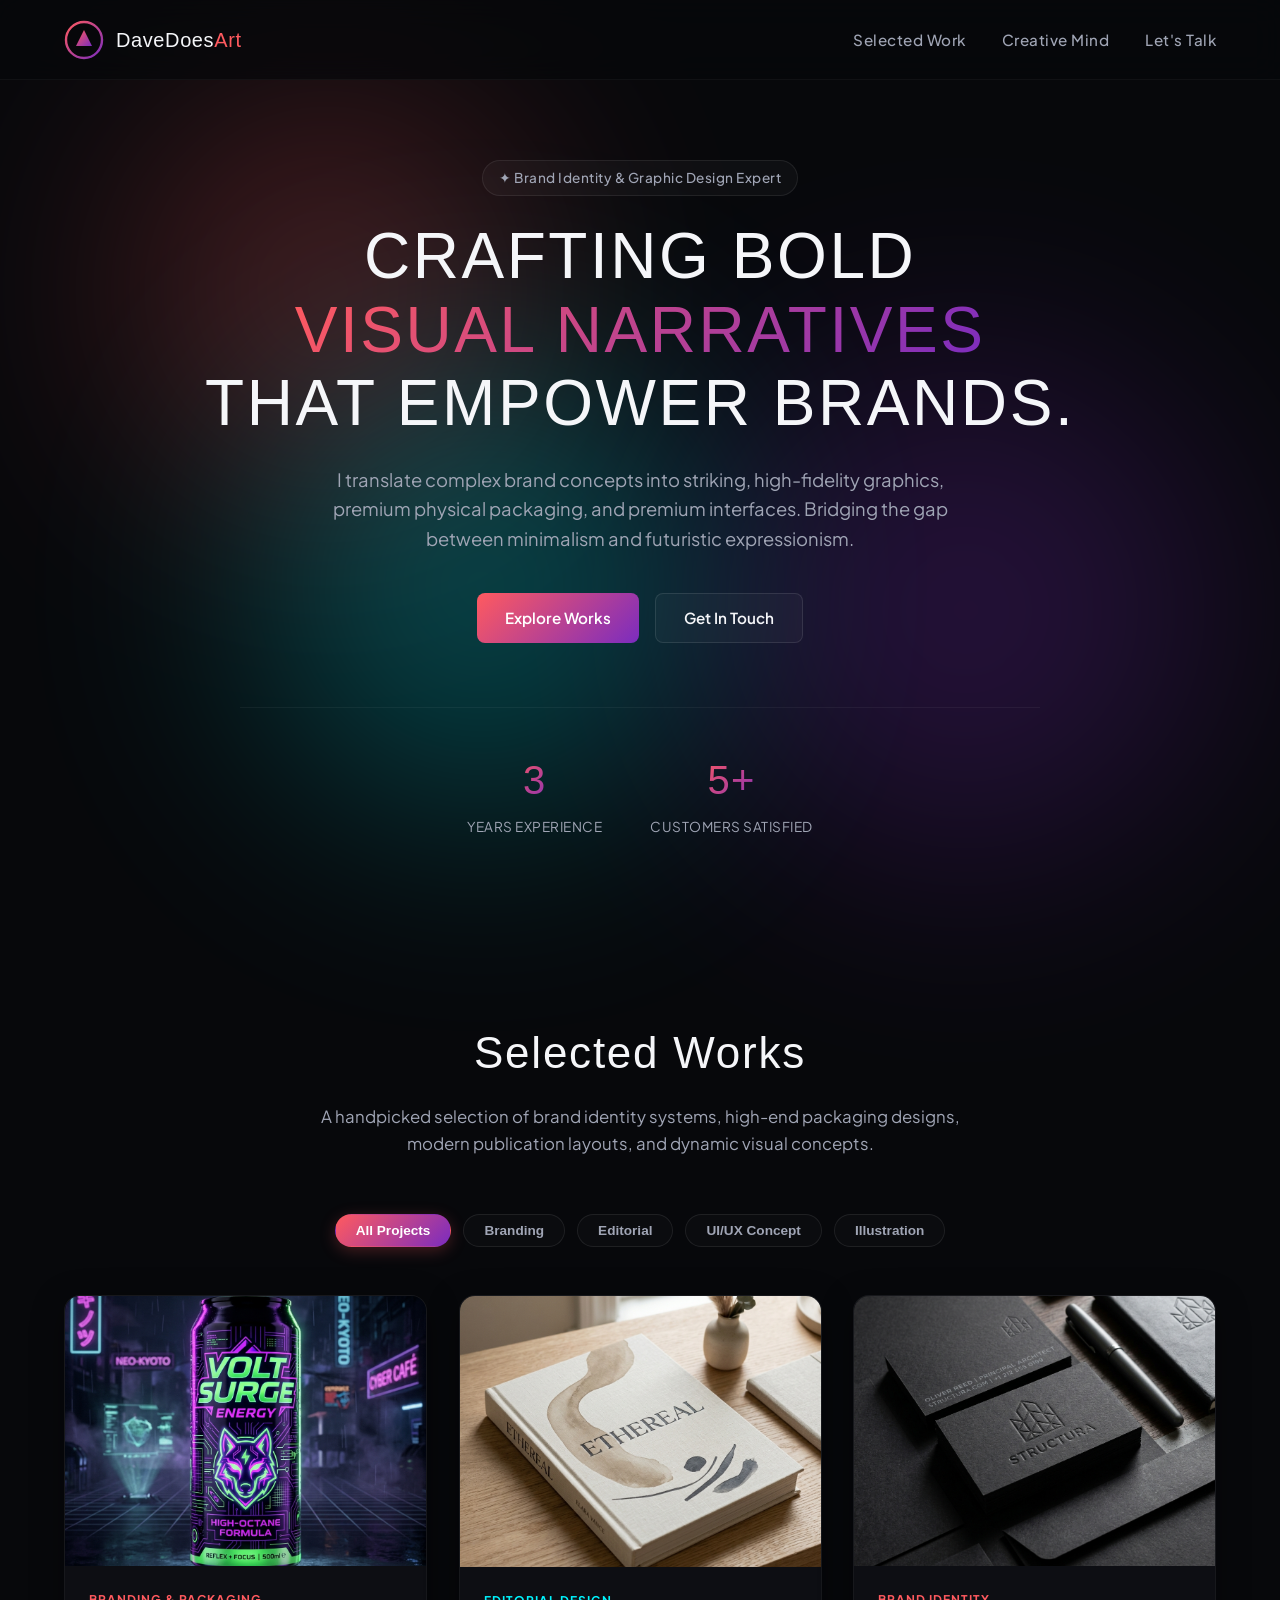
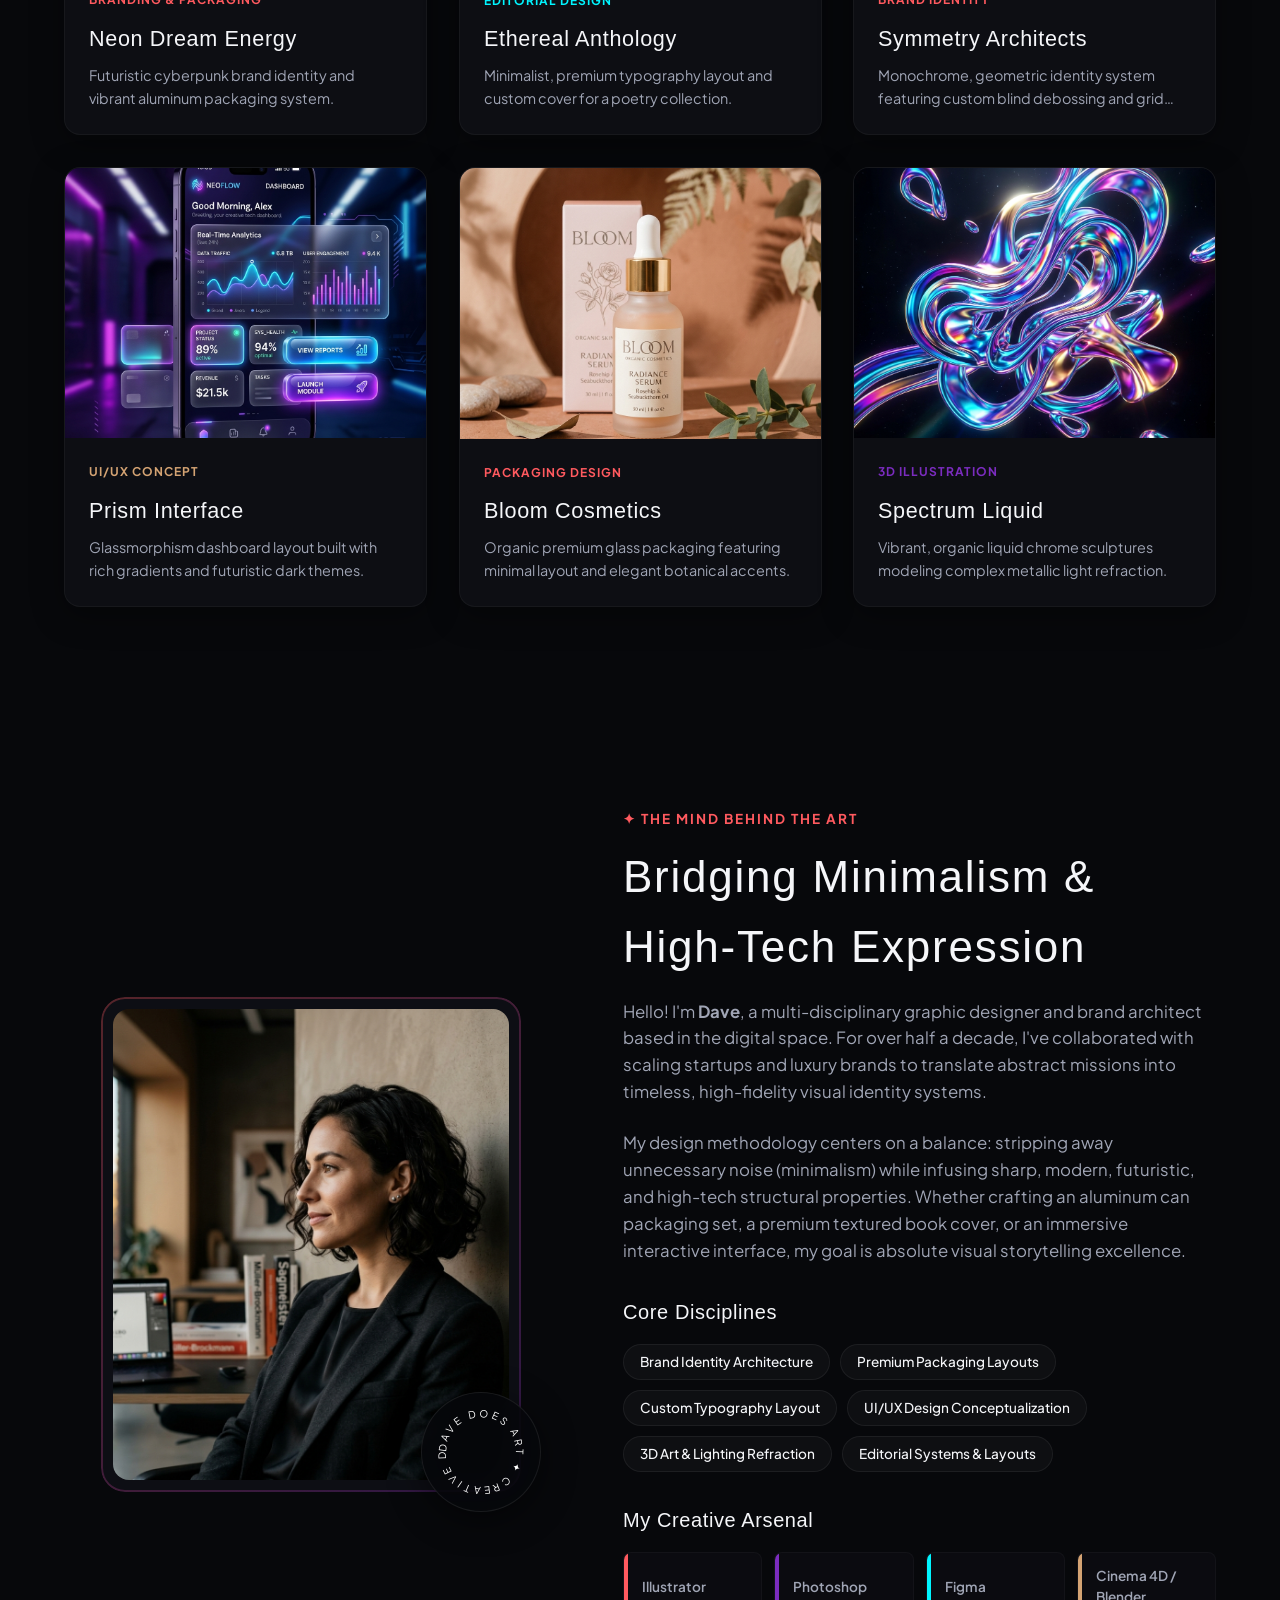
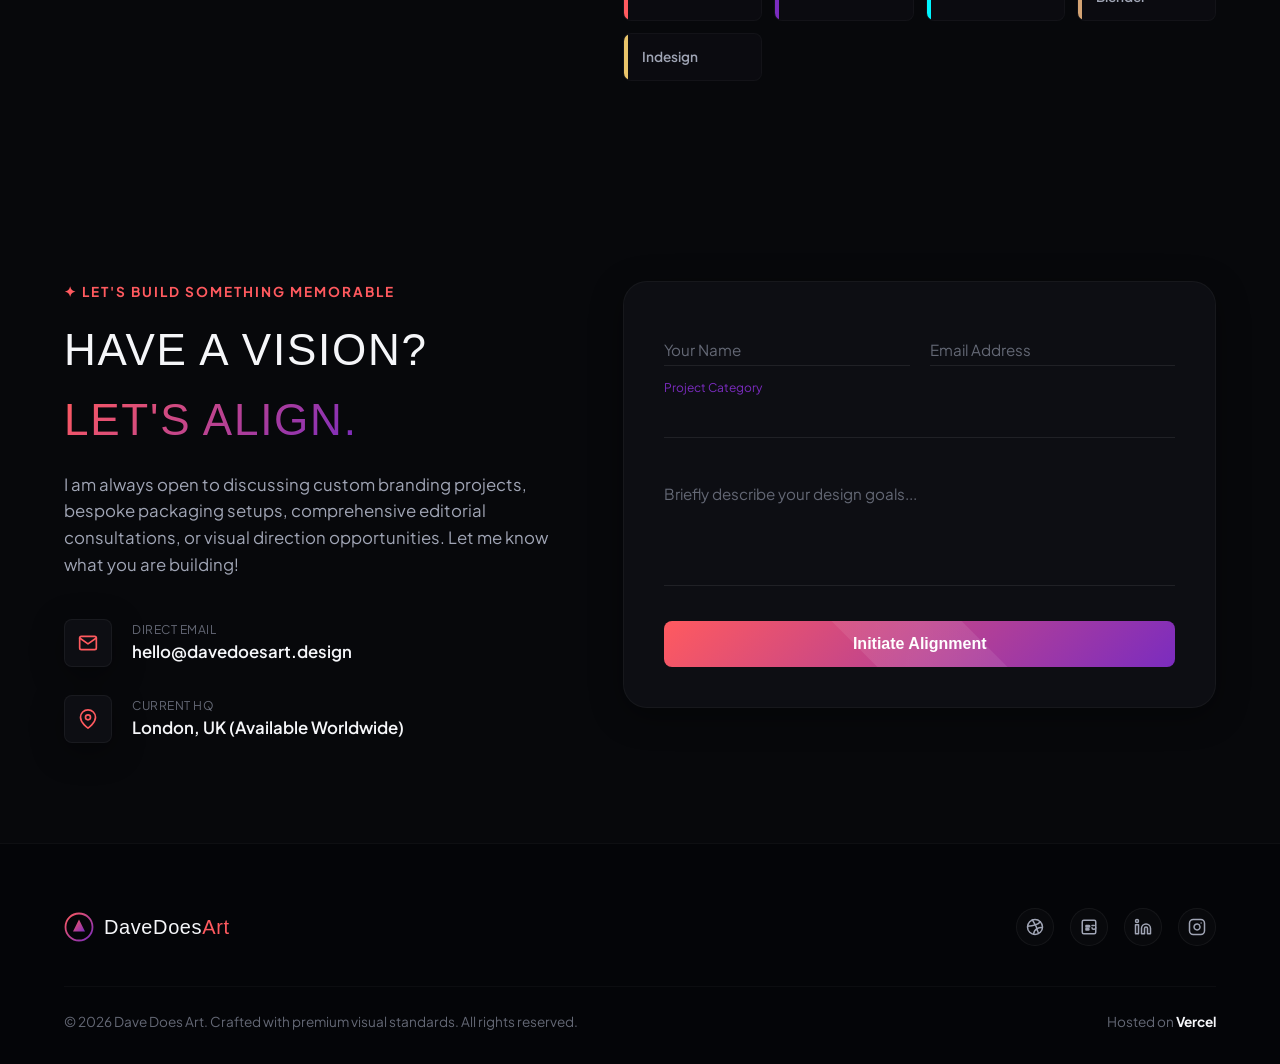
==== commit 17b81cab: "edited years of experience" ====
--- a/index.html
+++ b/index.html
@@ -84,19 +84,14 @@
                     <a href="#contact" class="btn btn-secondary">Get In Touch</a>
                 </div>
                 
-                <!-- Stat Badges -->
                 <div class="hero-stats reveal-on-scroll delay-4">
                     <div class="stat-card">
+                        <div class="stat-number">3</div>
+                        <div class="stat-label">Years Experience</div>
+                    </div>
+                    <div class="stat-card">
                         <div class="stat-number">5+</div>
-                        <div class="stat-label">Years Experience</div>
-                    </div>
-                    <div class="stat-card">
-                        <div class="stat-number">50+</div>
-                        <div class="stat-label">Clients Satisfied</div>
-                    </div>
-                    <div class="stat-card">
-                        <div class="stat-number">12+</div>
-                        <div class="stat-label">Design Awards</div>
+                        <div class="stat-label">Customers Satisfied</div>
                     </div>
                 </div>
             </div>
--- a/styles.css
+++ b/styles.css
@@ -59,6 +59,8 @@
     line-height: 1.6;
     overflow-x: hidden;
     -webkit-font-smoothing: antialiased;
+    -moz-osx-font-smoothing: grayscale;
+    text-rendering: optimizeLegibility;
 }
 
 /* Custom Scrollbar */
@@ -248,8 +250,8 @@
 .logo-text {
     font-family: var(--font-heading);
     font-size: 1.25rem;
-    font-weight: 800;
-    letter-spacing: -0.5px;
+    font-weight: var(--font-heading-weight);
+    letter-spacing: 0.03em;
 }
 
 .nav-menu {
@@ -347,6 +349,8 @@
     .nav-link {
         font-size: 1.5rem;
         font-family: var(--font-heading);
+        font-weight: var(--font-heading-weight);
+        letter-spacing: 0.03em;
     }
     
     /* Hamburger Toggle States */
@@ -479,9 +483,9 @@
 .hero-title {
     font-family: var(--font-heading);
     font-size: 4rem;
-    font-weight: 800;
+    font-weight: var(--font-heading-weight);
     line-height: 1.15;
-    letter-spacing: -2px;
+    letter-spacing: 0.04em;
     margin-bottom: 24px;
     max-width: 950px;
 }
@@ -491,7 +495,7 @@
 }
 
 @media (max-width: 576px) {
-    .hero-title { font-size: 2.25rem; letter-spacing: -1px; }
+    .hero-title { font-size: 2.25rem; letter-spacing: 0.03em; }
 }
 
 .hero-subtitle {
@@ -535,7 +539,8 @@
 .stat-number {
     font-family: var(--font-heading);
     font-size: 2.5rem;
-    font-weight: 800;
+    font-weight: var(--font-heading-weight);
+    letter-spacing: 0.03em;
     background: var(--grad-primary);
     -webkit-background-clip: text;
     -webkit-text-fill-color: transparent;
@@ -576,8 +581,8 @@
 .section-title {
     font-family: var(--font-heading);
     font-size: 2.75rem;
-    font-weight: 800;
-    letter-spacing: -1px;
+    font-weight: var(--font-heading-weight);
+    letter-spacing: 0.04em;
     margin-bottom: 16px;
 }
 
@@ -749,7 +754,8 @@
 .project-title {
     font-family: var(--font-heading);
     font-size: 1.35rem;
-    font-weight: 700;
+    font-weight: var(--font-heading-weight);
+    letter-spacing: 0.03em;
     margin-bottom: 8px;
 }
 
@@ -879,7 +885,8 @@
 .expertise-title {
     font-family: var(--font-heading);
     font-size: 1.25rem;
-    font-weight: 700;
+    font-weight: var(--font-heading-weight);
+    letter-spacing: 0.03em;
     margin-top: 32px;
     margin-bottom: 16px;
 }
@@ -1357,8 +1364,8 @@
 .lightbox-title {
     font-family: var(--font-heading);
     font-size: 2.5rem;
-    font-weight: 800;
-    letter-spacing: -1px;
+    font-weight: var(--font-heading-weight);
+    letter-spacing: 0.04em;
 }
 
 @media (max-width: 576px) {
@@ -1413,7 +1420,8 @@
 .lightbox-story-title {
     font-family: var(--font-heading);
     font-size: 1.5rem;
-    font-weight: 800;
+    font-weight: var(--font-heading-weight);
+    letter-spacing: 0.03em;
     margin-bottom: 16px;
 }
 
@@ -1443,9 +1451,9 @@
 .spec-column-title {
     font-family: var(--font-heading);
     font-size: 1.15rem;
-    font-weight: 700;
+    font-weight: var(--font-heading-weight);
     margin-bottom: 16px;
-    letter-spacing: 0.5px;
+    letter-spacing: 0.03em;
     color: var(--text-primary);
 }
 
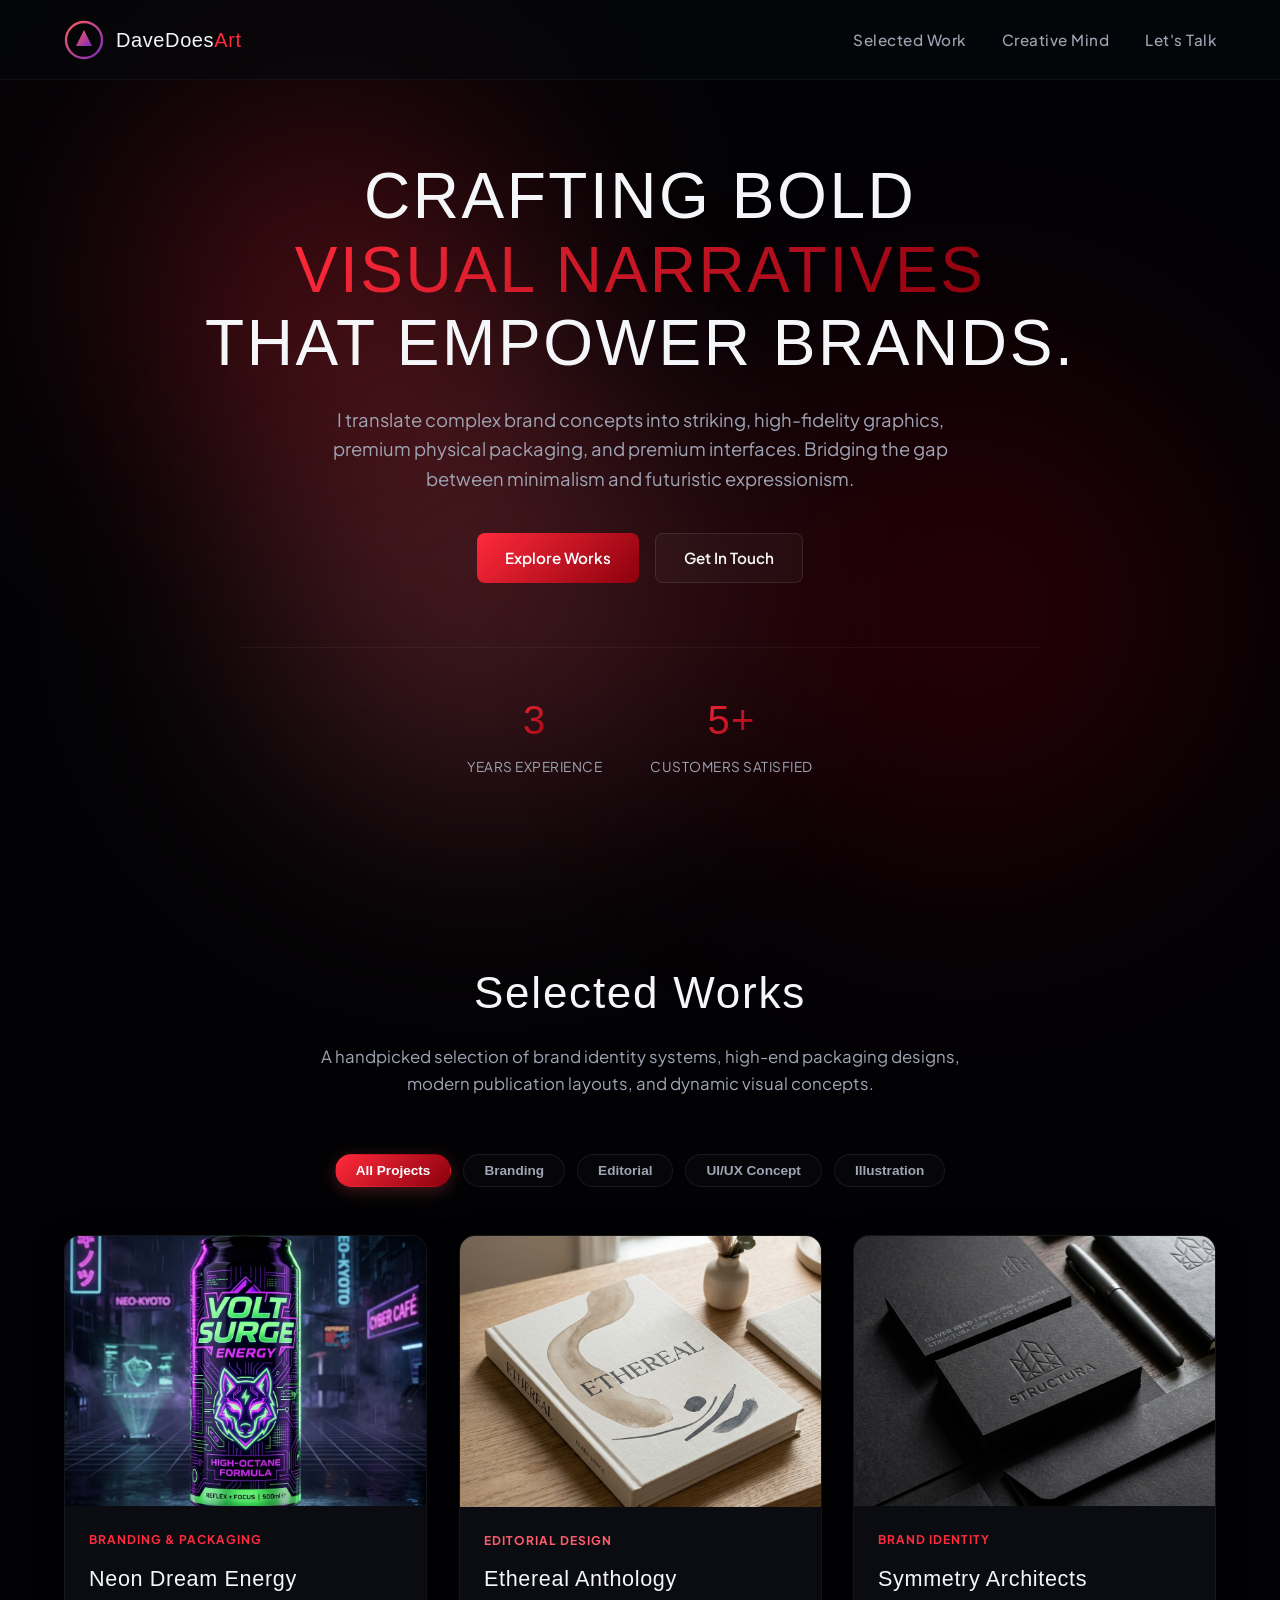
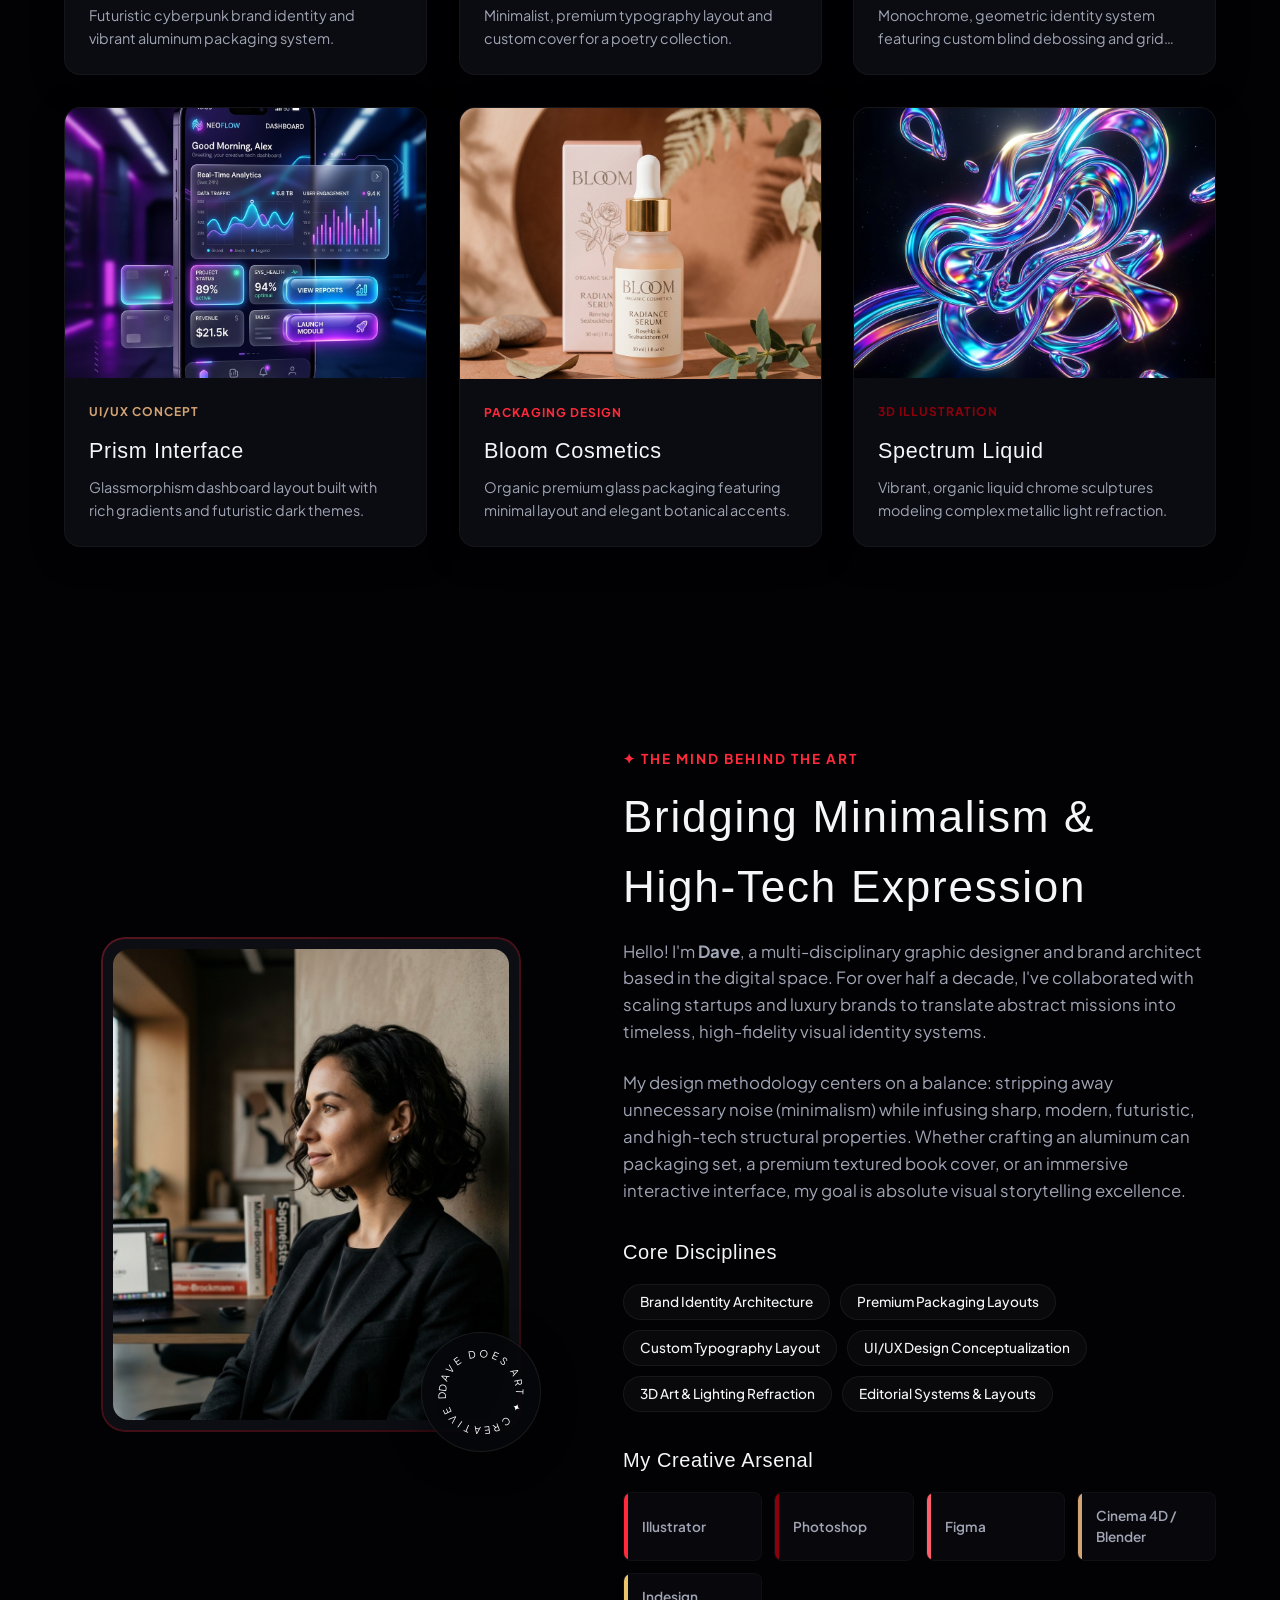
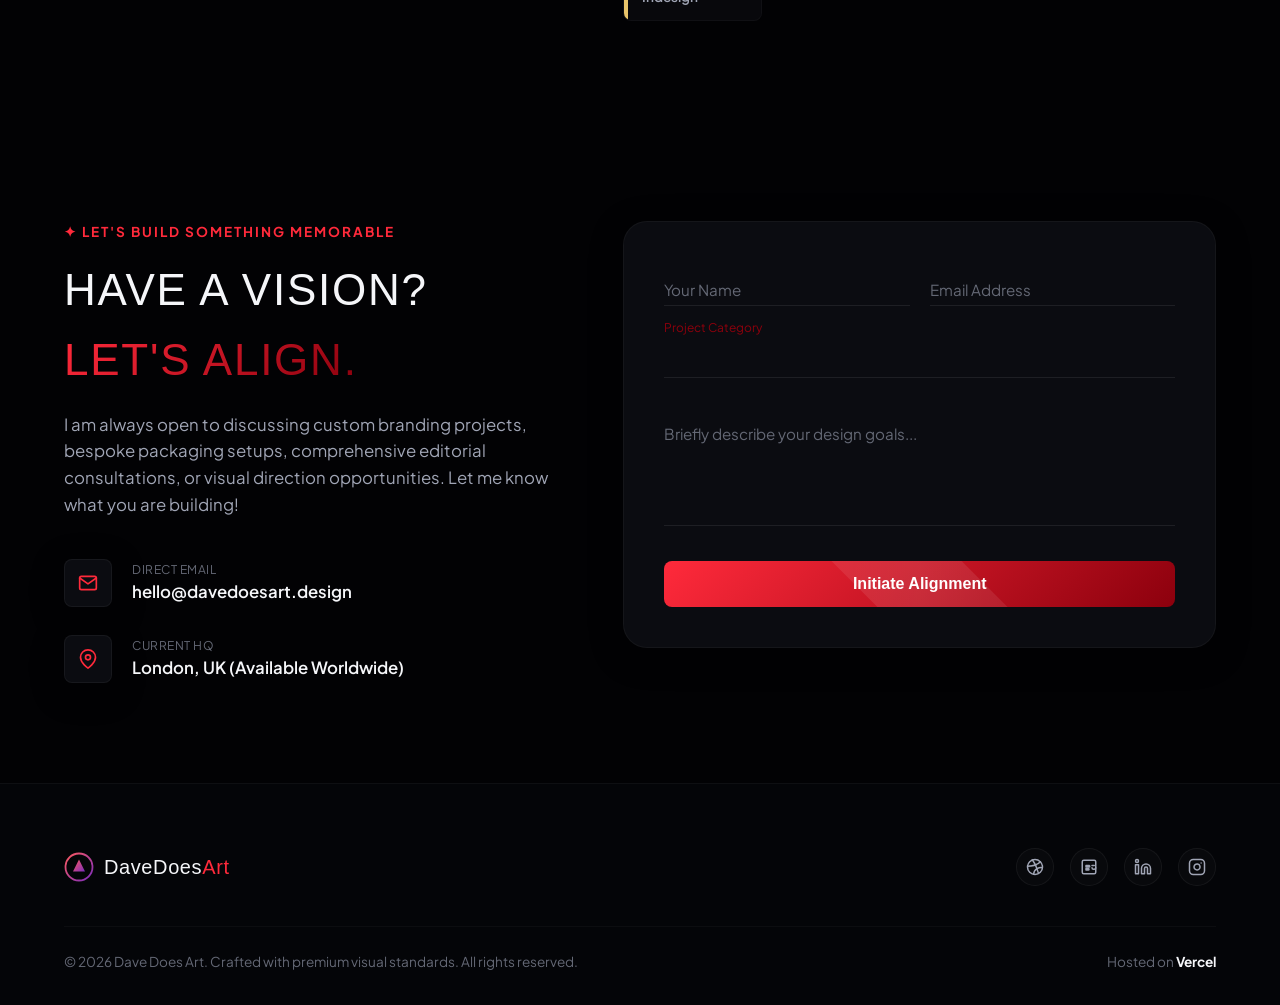
==== commit f48efcd2: "removed the brand identity tag on the homepage" ====
--- a/index.html
+++ b/index.html
@@ -68,9 +68,7 @@
         <!-- Hero Section -->
         <section class="hero-section" id="hero">
             <div class="container hero-container">
-                <div class="hero-tagline-wrap reveal-on-scroll">
-                    <span class="hero-tagline-pill">✦ Brand Identity & Graphic Design Expert</span>
-                </div>
+
                 <h1 class="hero-title reveal-on-scroll delay-1">
                     CRAFTING BOLD <br>
                     <span class="text-gradient">VISUAL NARRATIVES</span> <br>
--- a/styles.css
+++ b/styles.css
@@ -5,7 +5,7 @@
 /* --- Modern Font Setup & Core Styling --- */
 :root {
     /* Color Palette */
-    --bg-dark: #07080b;
+    --bg-dark: #020204;
     --bg-card: rgba(18, 19, 26, 0.65);
     --bg-card-hover: rgba(28, 29, 38, 0.8);
     --text-primary: #f5f6f9;
@@ -13,13 +13,13 @@
     --text-muted: #646875;
     
     /* Brand Accents & Gradients */
-    --accent-coral: #ff5a5f;
-    --accent-violet: #7b2cbf;
-    --accent-neon-blue: #00f5ff;
+    --accent-coral: #ff2a3b; /* Vibrant Red */
+    --accent-violet: #8c000d; /* Deep Crimson Red */
+    --accent-neon-blue: #ff5e6c; /* Bright Neon Red */
     
     --grad-primary: linear-gradient(135deg, var(--accent-coral) 0%, var(--accent-violet) 100%);
-    --grad-glow: linear-gradient(135deg, rgba(255, 90, 95, 0.15) 0%, rgba(123, 44, 191, 0.15) 100%);
-    --grad-border: linear-gradient(135deg, rgba(255, 90, 95, 0.3) 0%, rgba(123, 44, 191, 0.3) 100%);
+    --grad-glow: linear-gradient(135deg, rgba(255, 42, 59, 0.15) 0%, rgba(140, 0, 13, 0.15) 100%);
+    --grad-border: linear-gradient(135deg, rgba(255, 42, 59, 0.3) 0%, rgba(140, 0, 13, 0.3) 100%);
     
     /* Fonts */
     --font-heading: Impact, Haettenschweiler, 'Arial Narrow Bold', sans-serif;
@@ -36,7 +36,7 @@
     --border-radius-sm: 8px;
     --border-radius-md: 16px;
     --border-radius-lg: 24px;
-    --box-shadow-glow: 0 8px 32px 0 rgba(123, 44, 191, 0.2);
+    --box-shadow-glow: 0 8px 32px 0 rgba(255, 42, 59, 0.2);
     --box-shadow-glass: 0 8px 32px 0 rgba(0, 0, 0, 0.37);
 }
 
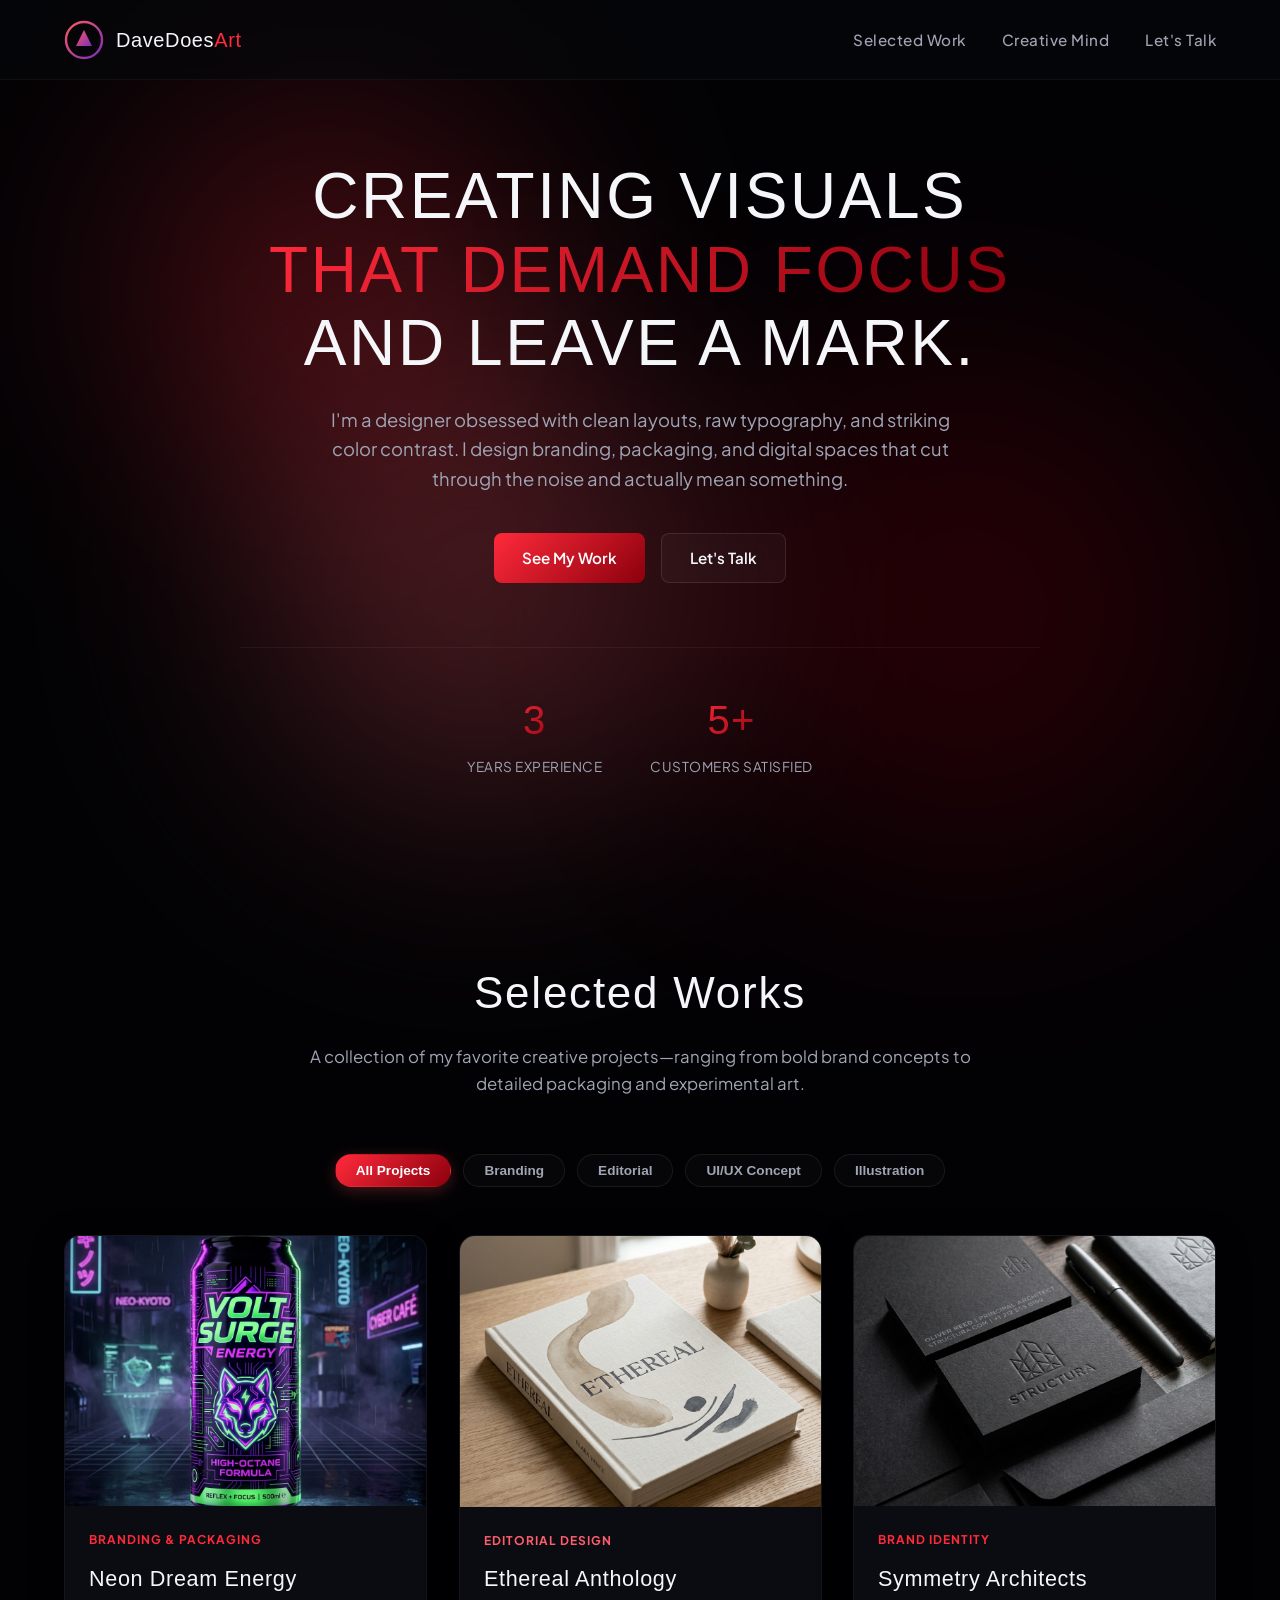
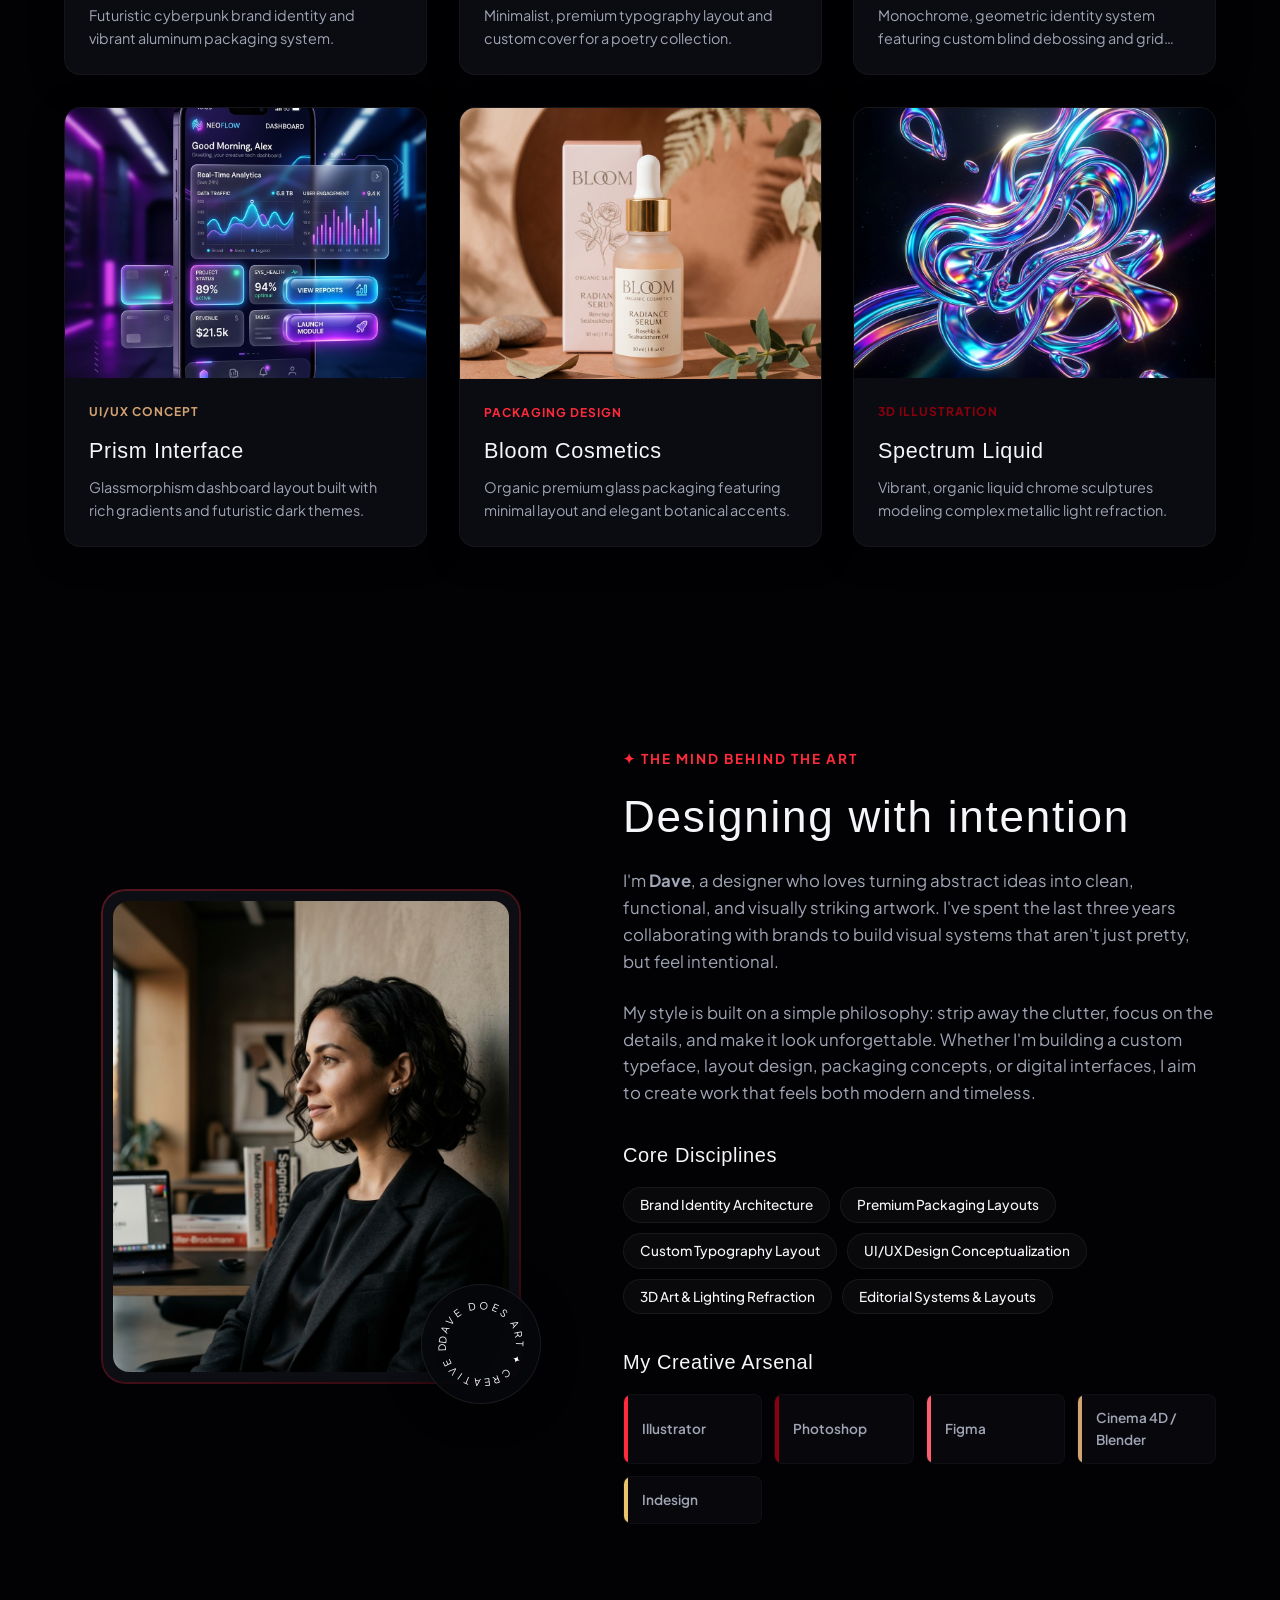
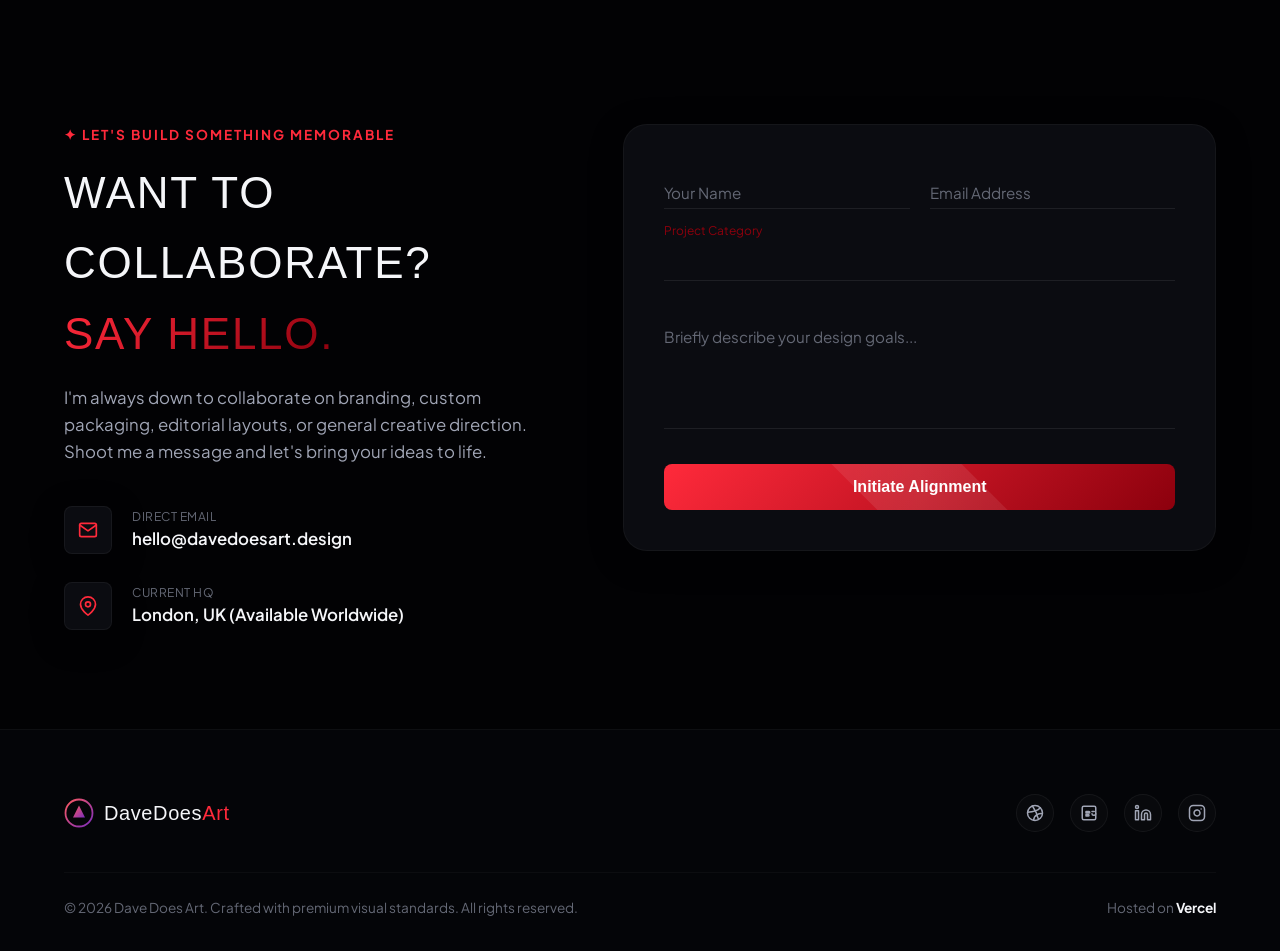
==== commit 4e972a4d: "Spiced up the homepage a bit" ====
--- a/index.html
+++ b/index.html
@@ -70,16 +70,16 @@
             <div class="container hero-container">
 
                 <h1 class="hero-title reveal-on-scroll delay-1">
-                    CRAFTING BOLD <br>
-                    <span class="text-gradient">VISUAL NARRATIVES</span> <br>
-                    THAT EMPOWER BRANDS.
+                    CREATING VISUALS <br>
+                    <span class="text-gradient">THAT DEMAND FOCUS</span> <br>
+                    AND LEAVE A MARK.
                 </h1>
                 <p class="hero-subtitle reveal-on-scroll delay-2">
-                    I translate complex brand concepts into striking, high-fidelity graphics, premium physical packaging, and premium interfaces. Bridging the gap between minimalism and futuristic expressionism.
+                    I'm a designer obsessed with clean layouts, raw typography, and striking color contrast. I design branding, packaging, and digital spaces that cut through the noise and actually mean something.
                 </p>
                 <div class="hero-actions reveal-on-scroll delay-3">
-                    <a href="#work" class="btn btn-primary">Explore Works</a>
-                    <a href="#contact" class="btn btn-secondary">Get In Touch</a>
+                    <a href="#work" class="btn btn-primary">See My Work</a>
+                    <a href="#contact" class="btn btn-secondary">Let's Talk</a>
                 </div>
                 
                 <div class="hero-stats reveal-on-scroll delay-4">
@@ -100,7 +100,7 @@
             <div class="container">
                 <div class="section-header reveal-on-scroll">
                     <h2 class="section-title">Selected Works</h2>
-                    <p class="section-subtitle">A handpicked selection of brand identity systems, high-end packaging designs, modern publication layouts, and dynamic visual concepts.</p>
+                    <p class="section-subtitle">A collection of my favorite creative projects—ranging from bold brand concepts to detailed packaging and experimental art.</p>
                 </div>
 
                 <!-- Filter Controls -->
@@ -259,12 +259,12 @@
                     </div>
                     <div class="about-text-column reveal-on-scroll delay-1">
                         <span class="section-indicator">✦ The Mind Behind the Art</span>
-                        <h2 class="section-title">Bridging Minimalism & High-Tech Expression</h2>
+                        <h2 class="section-title">Designing with intention</h2>
                         <p class="about-bio">
-                            Hello! I'm <strong>Dave</strong>, a multi-disciplinary graphic designer and brand architect based in the digital space. For over half a decade, I've collaborated with scaling startups and luxury brands to translate abstract missions into timeless, high-fidelity visual identity systems.
+                            I'm <strong>Dave</strong>, a designer who loves turning abstract ideas into clean, functional, and visually striking artwork. I've spent the last three years collaborating with brands to build visual systems that aren't just pretty, but feel intentional.
                         </p>
                         <p class="about-bio">
-                            My design methodology centers on a balance: stripping away unnecessary noise (minimalism) while infusing sharp, modern, futuristic, and high-tech structural properties. Whether crafting an aluminum can packaging set, a premium textured book cover, or an immersive interactive interface, my goal is absolute visual storytelling excellence.
+                            My style is built on a simple philosophy: strip away the clutter, focus on the details, and make it look unforgettable. Whether I'm building a custom typeface, layout design, packaging concepts, or digital interfaces, I aim to create work that feels both modern and timeless.
                         </p>
                         
                         <h3 class="expertise-title">Core Disciplines</h3>
@@ -311,9 +311,9 @@
                 <div class="contact-grid">
                     <div class="contact-info-column reveal-on-scroll">
                         <span class="section-indicator">✦ Let's Build Something Memorable</span>
-                        <h2 class="section-title text-left">HAVE A VISION?<br><span class="text-gradient">LET'S ALIGN.</span></h2>
+                        <h2 class="section-title text-left">WANT TO COLLABORATE?<br><span class="text-gradient">SAY HELLO.</span></h2>
                         <p class="contact-text">
-                            I am always open to discussing custom branding projects, bespoke packaging setups, comprehensive editorial consultations, or visual direction opportunities. Let me know what you are building!
+                            I'm always down to collaborate on branding, custom packaging, editorial layouts, or general creative direction. Shoot me a message and let's bring your ideas to life.
                         </p>
                         
                         <div class="contact-details">
